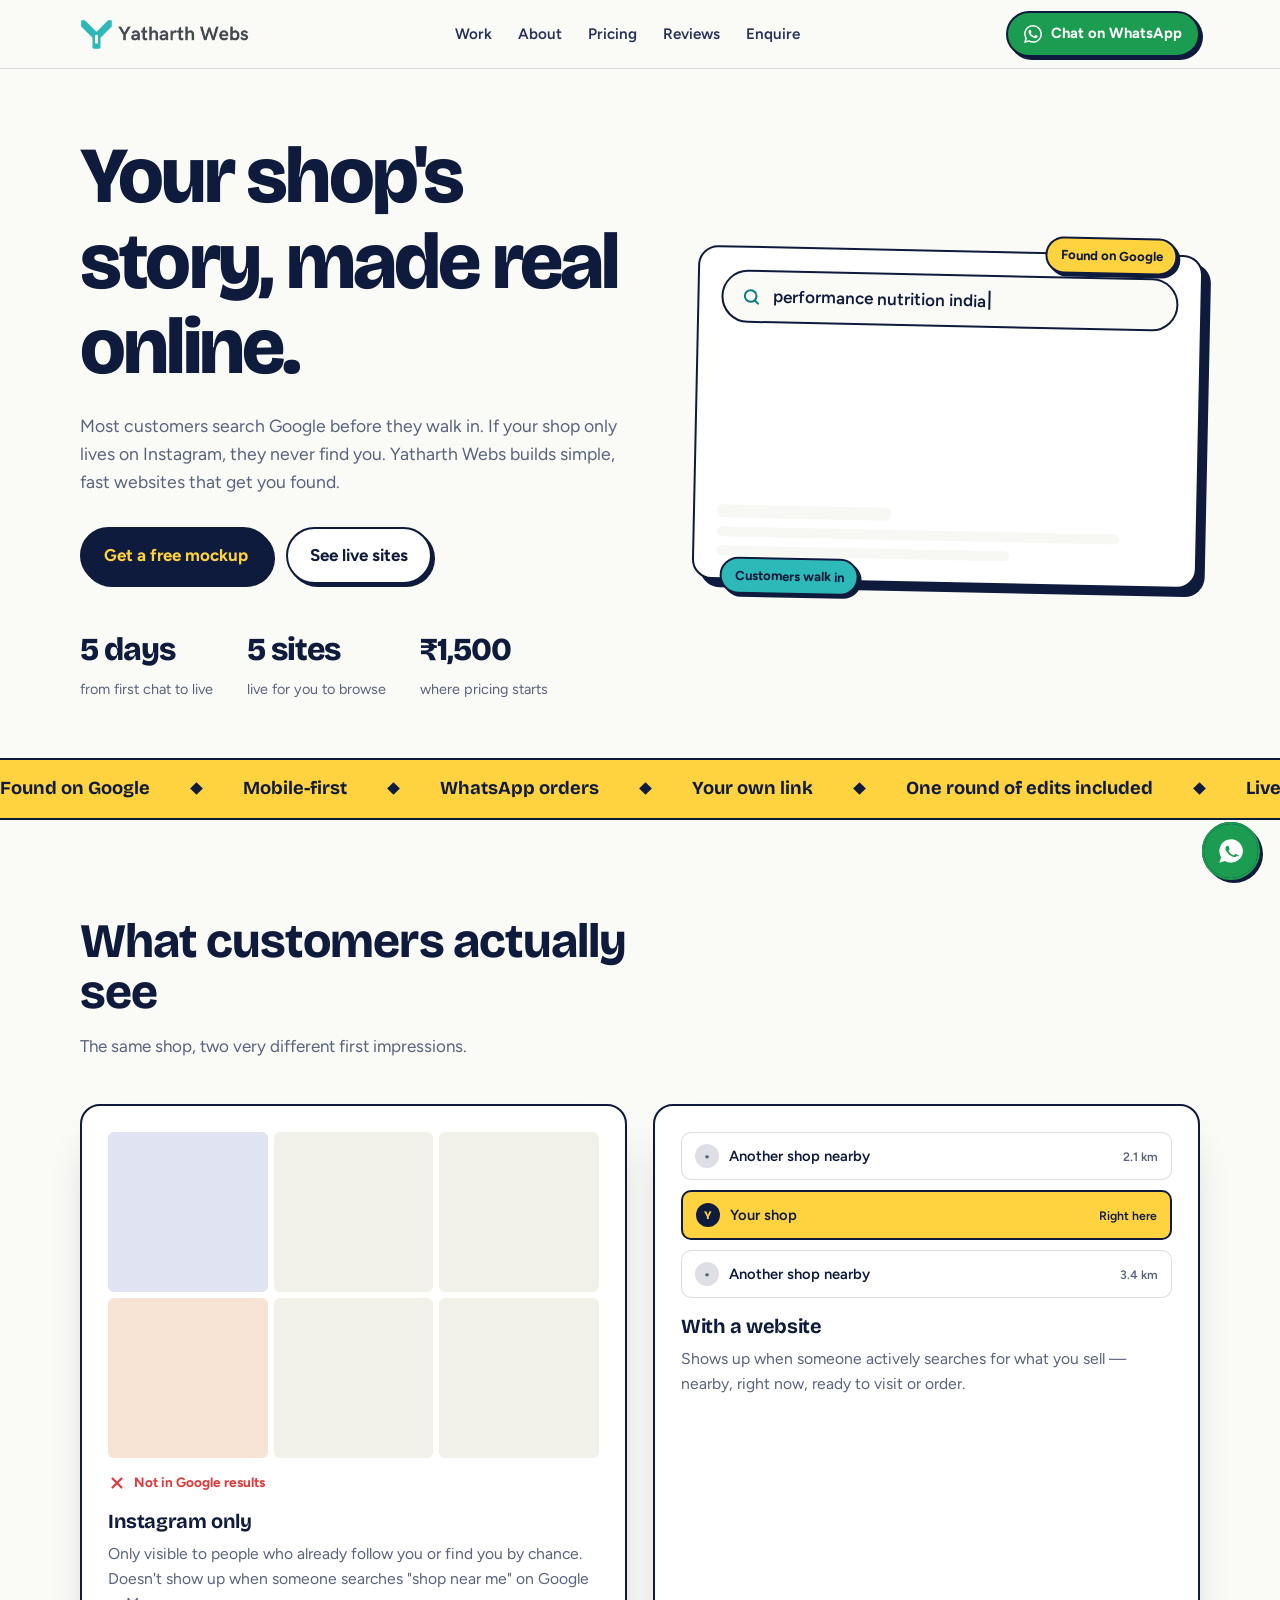
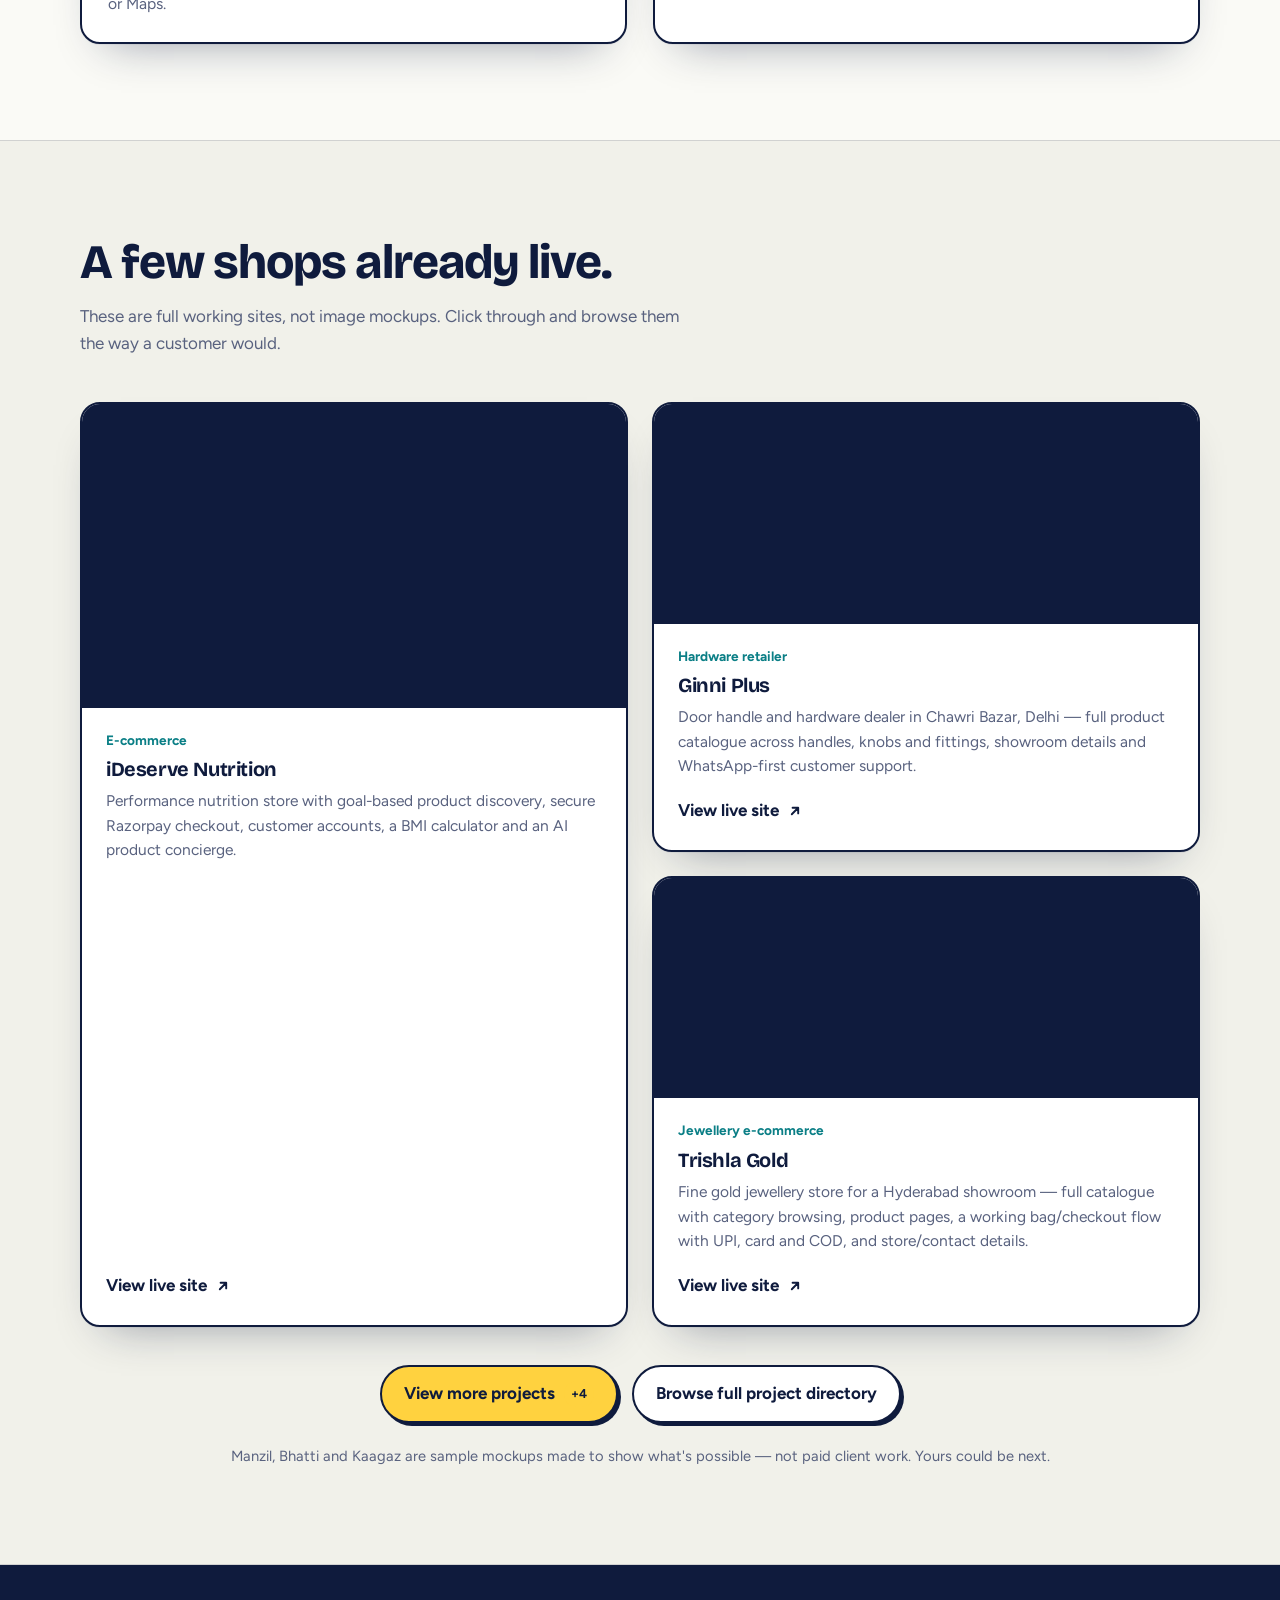
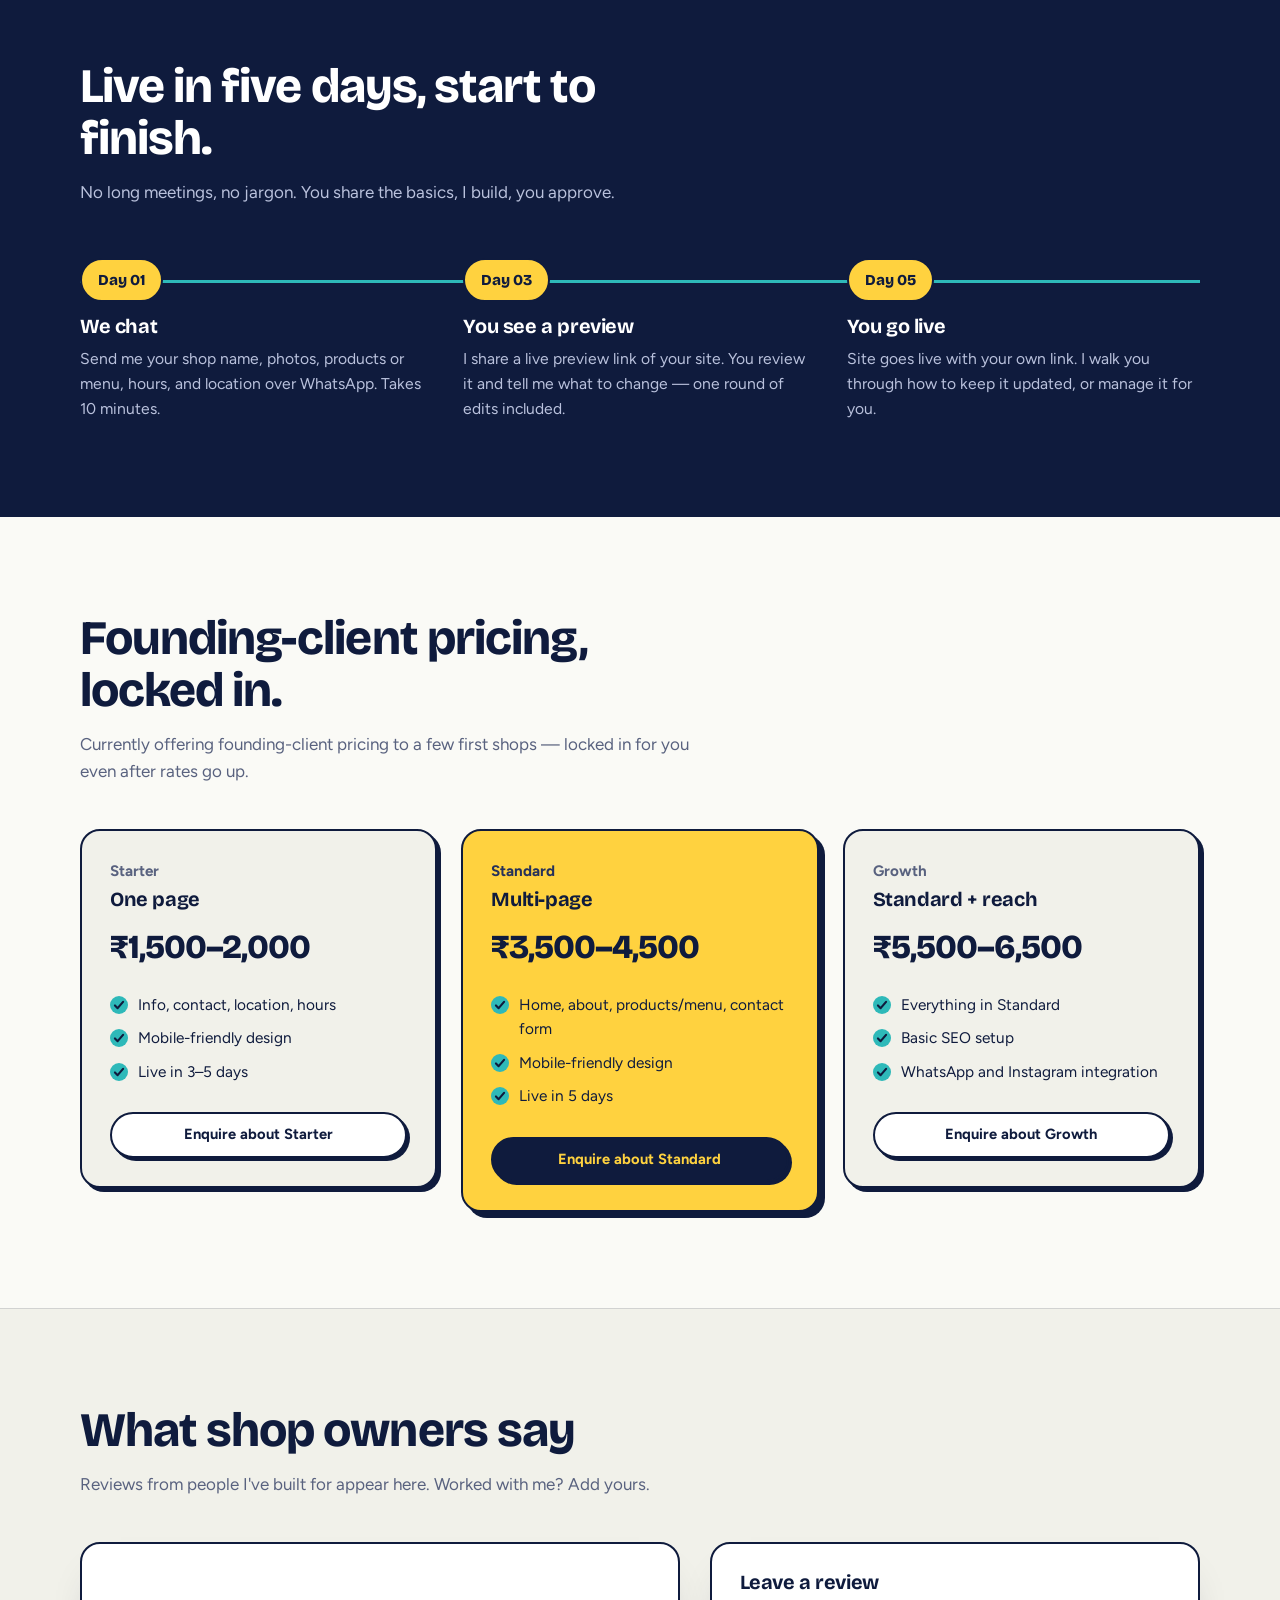
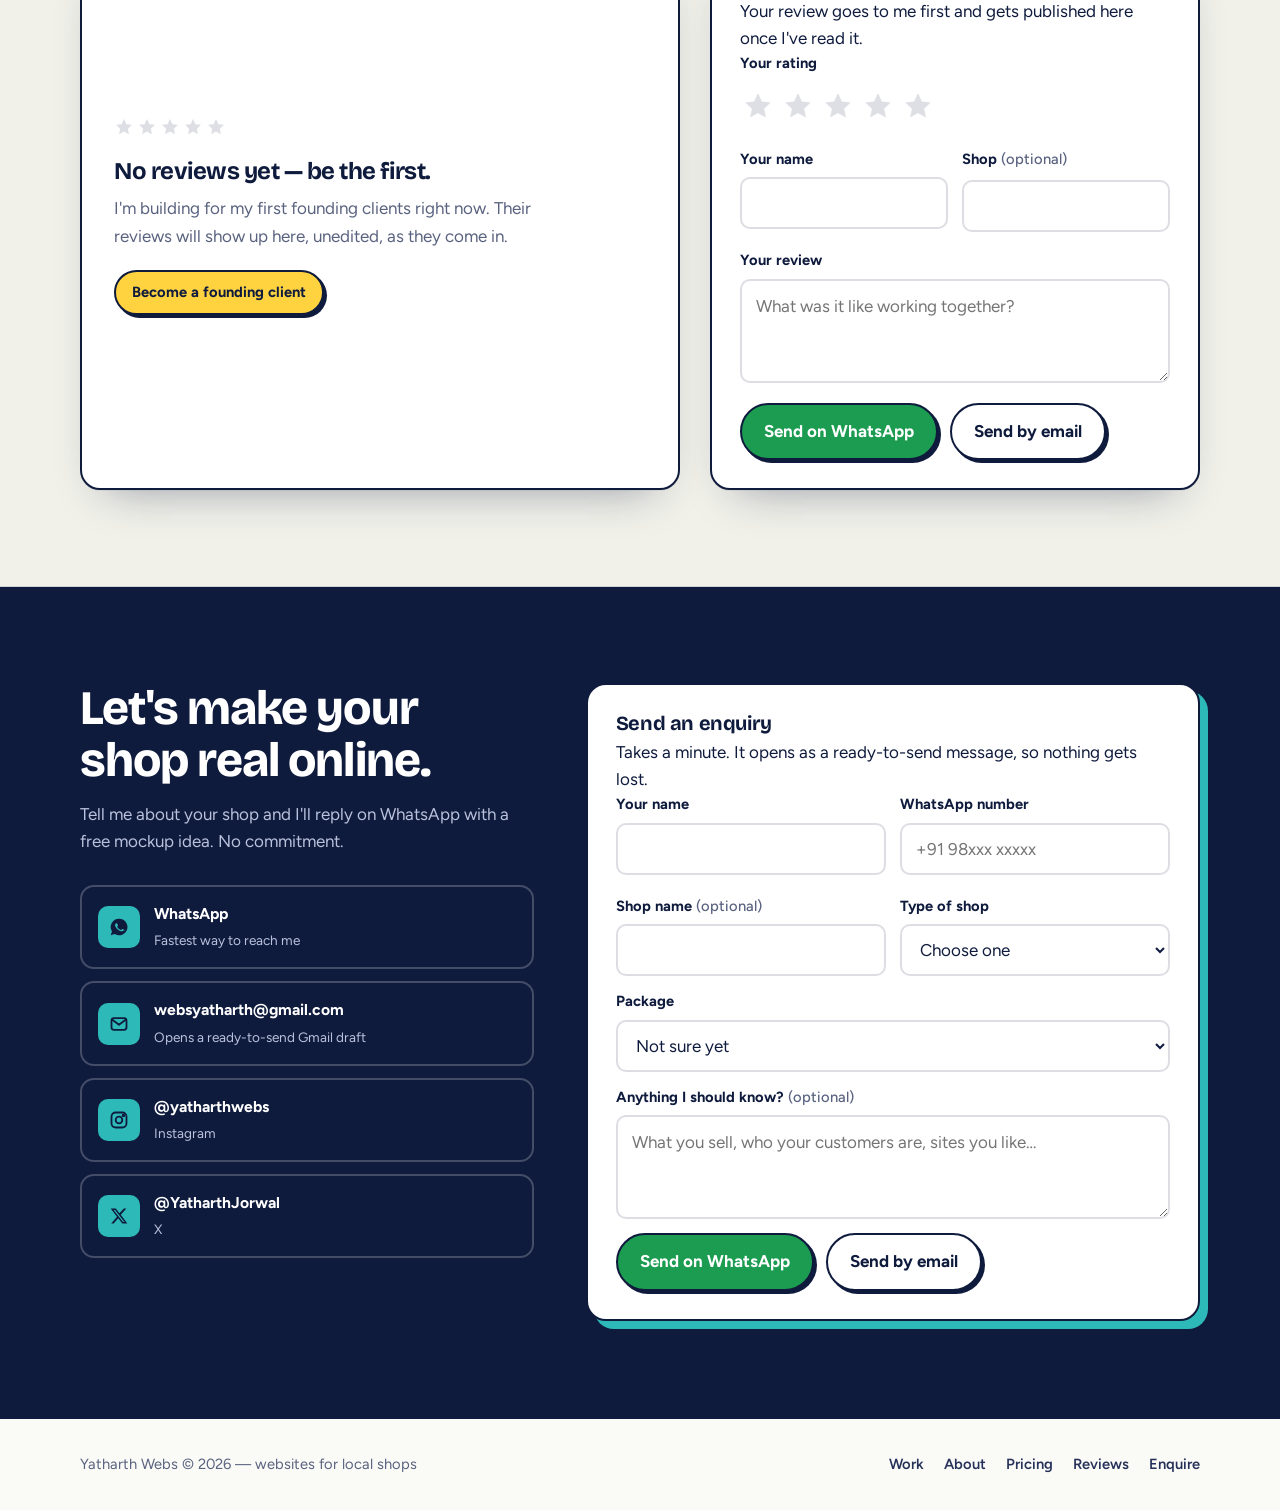
==== index.html @ 76f929d8 "Add files via upload" ====
<!doctype html>
<html lang="en">
<head>
<meta charset="utf-8">
<meta name="viewport" content="width=device-width, initial-scale=1">
<title>Yatharth Webs — Websites for local shops</title>
<meta name="description" content="Simple, fast websites that get local shops found on Google. Live in five days, priced from ₹1,500.">
<meta property="og:title" content="Yatharth Webs — Websites for local shops">
<meta property="og:description" content="Simple, fast websites that get local shops found on Google. Live in five days.">
<meta property="og:type" content="website">
<link rel="canonical" href="https://yatharthwebs.site/">
<meta name="theme-color" content="#0f1b3d">
<link rel="icon" type="image/png" href="[data-uri]">
<link rel="preconnect" href="https://fonts.googleapis.com">
<link rel="preconnect" href="https://fonts.gstatic.com" crossorigin>
<link href="https://fonts.googleapis.com/css2?family=Bricolage+Grotesque:opsz,wght@12..96,500..800&family=Figtree:wght@400;500;600;700&display=swap" rel="stylesheet">
<link rel="stylesheet" href="assets/styles.css">
<meta name="google-site-verification" content="PASTE_GSC_TOKEN_HERE">  <!-- Search Console: replace token, or delete this line if you verify via DNS -->
<script type="application/ld+json">{"@context": "https://schema.org", "@type": "ProfessionalService", "@id": "https://yatharthwebs.site/#business", "name": "Yatharth Webs", "alternateName": ["YatharthWebs", "Yatharth Webs Delhi"], "url": "https://yatharthwebs.site/", "description": "Freelance web design and development for local shops in Delhi NCR. Simple, fast websites live in five days, priced from ₹1,500.", "founder": {"@type": "Person", "name": "Yatharth Jorwal", "url": "https://yatharthwebs.site/about.html"}, "areaServed": {"@type": "AdministrativeArea", "name": "Delhi NCR, India"}, "priceRange": "₹1,500–₹6,500", "sameAs": ["https://instagram.com/yatharthwebs", "https://x.com/YatharthJorwal", "https://github.com/YatharthJorwal"]}</script>
<script src="assets/pixel.js"></script>
<noscript><img height="1" width="1" style="display:none" src="https://www.facebook.com/tr?id=1102043718863613&ev=PageView&noscript=1" alt=""></noscript>
</head>
<body>
<div class="progress" aria-hidden="true"><i id="bar"></i></div>

<header class="nav">
  <div class="wrap">
    <a class="brand" href="#top" aria-label="Yatharth Webs home"><img src="[data-uri]" alt="Yatharth Webs" width="169" height="31"></a>
    <nav class="links" aria-label="Sections">
      <a href="projects.html">Work</a><a href="about.html">About</a><a href="#pricing">Pricing</a><a href="#reviews">Reviews</a><a href="#enquire">Enquire</a>
    </nav>
    <a class="btn wa sm" href="https://wa.me/918130926649" target="_blank" rel="noopener">
      <svg viewBox="0 0 24 24" fill="currentColor" aria-hidden="true"><path d="M20.5 3.5A11.8 11.8 0 0012.05 0C5.5 0 .2 5.3.2 11.85c0 2.1.55 4.1 1.6 5.9L0 24l6.4-1.68a11.8 11.8 0 005.65 1.44h.01c6.55 0 11.85-5.3 11.85-11.85 0-3.17-1.23-6.14-3.4-8.4zM12.06 21.8h-.01a9.9 9.9 0 01-5.04-1.38l-.36-.21-3.8 1 1.02-3.7-.24-.38a9.87 9.87 0 01-1.51-5.27c0-5.45 4.44-9.88 9.9-9.88 2.64 0 5.12 1.03 6.98 2.9a9.8 9.8 0 012.89 6.99c0 5.45-4.44 9.93-9.83 9.93zm5.42-7.4c-.3-.15-1.76-.87-2.03-.97-.27-.1-.47-.15-.67.15-.2.3-.77.97-.94 1.17-.17.2-.35.22-.65.07-.3-.15-1.26-.46-2.4-1.48-.89-.79-1.49-1.77-1.66-2.07-.17-.3-.02-.46.13-.6.13-.13.3-.35.45-.52.15-.17.2-.3.3-.5.1-.2.05-.37-.02-.52-.08-.15-.67-1.62-.92-2.22-.24-.58-.49-.5-.67-.51h-.57c-.2 0-.52.08-.79.37-.27.3-1.04 1.02-1.04 2.48 0 1.46 1.07 2.88 1.22 3.08.15.2 2.1 3.2 5.08 4.49.71.3 1.26.49 1.7.63.71.23 1.36.2 1.87.12.57-.08 1.76-.72 2-1.41.25-.7.25-1.29.17-1.41-.07-.12-.27-.2-.57-.35z"/></svg>
      <span><span class="hide-sm">Chat on </span>WhatsApp</span>
    </a>
  </div>
</header>

<main id="top">
<!-- HERO -->
<section class="hero">
  <div class="wrap">
    <div>
      <h1>Your shop's story, made real online.</h1>
      <p class="lead">Most customers search Google before they walk in. If your shop only lives on Instagram, they never find you. Yatharth Webs builds simple, fast websites that get you found.</p>
      <div class="cta-row">
        <a class="btn ink" href="#enquire">Get a free mockup</a>
        <a class="btn" href="#work">See live sites</a>
      </div>
      <div class="stats">
        <div class="stat"><b><span data-count="5">5</span> days</b><span>from first chat to live</span></div>
        <div class="stat"><b><span data-count="5">5</span> sites</b><span>live for you to browse</span></div>
        <div class="stat"><b>₹<span data-count="1500">1,500</span></b><span>where pricing starts</span></div>
      </div>
    </div>

    <div class="serp" aria-hidden="true">
      <span class="tag t1">Found on Google</span>
      <div class="serp-bar">
        <svg viewBox="0 0 24 24" fill="none" stroke="currentColor" stroke-width="2.4" stroke-linecap="round"><circle cx="11" cy="11" r="7"/><path d="M20 20l-3.5-3.5"/></svg>
        <span><span id="typed"></span><i class="caret"></i></span>
      </div>
      <div class="res" id="res">
        <div class="res-u"><span class="fav" id="resFav"></span><span id="resU"></span></div>
        <div class="res-t" id="resT"></div>
        <div class="res-d" id="resD"></div>
        <div class="res-a"><span>Call</span><span>WhatsApp</span><span>Directions</span></div>
      </div>
      <div class="ghost"><i></i><i></i><i></i></div>
      <span class="tag t2">Customers walk in</span>
    </div>
  </div>
</section>

<div class="ticker" aria-hidden="true">
  <div class="ticker-track" id="ticker"></div>
</div>

<!-- DIFFERENCE -->
<section id="difference">
  <div class="wrap">
    <h2 class="reveal">What customers actually see</h2>
    <p class="lead reveal">The same shop, two very different first impressions.</p>
    <div class="diff-grid">
      <div class="panel bad reveal">
        <div class="igrid" aria-hidden="true"><i></i><i></i><i></i><i></i><i></i><i></i></div>
        <div class="miss"><svg width="18" height="18" viewBox="0 0 20 20" fill="none" stroke="currentColor" stroke-width="2.4" stroke-linecap="round"><path d="M5 5l10 10M15 5L5 15"/></svg>Not in Google results</div>
        <h3>Instagram only</h3>
        <p>Only visible to people who already follow you or find you by chance. Doesn't show up when someone searches "shop near me" on Google or Maps.</p>
      </div>
      <div class="panel win reveal">
        <div class="mini-res" aria-hidden="true">
          <div class="row"><span class="fav" style="background:var(--line);color:var(--muted)">•</span>Another shop nearby<small>2.1 km</small></div>
          <div class="row me"><span class="fav">Y</span>Your shop<small>Right here</small></div>
          <div class="row"><span class="fav" style="background:var(--line);color:var(--muted)">•</span>Another shop nearby<small>3.4 km</small></div>
        </div>
        <h3>With a website</h3>
        <p>Shows up when someone actively searches for what you sell — nearby, right now, ready to visit or order.</p>
      </div>
    </div>
  </div>
</section>

<!-- WORK -->
<section id="work">
  <div class="wrap">
    <h2 class="reveal">A few shops already live.</h2>
    <p class="lead reveal">These are full working sites, not image mockups. Click through and browse them the way a customer would.</p>
    <div class="work-grid" id="workGrid"></div>
    <div class="more-row">
      <button class="btn y" id="moreBtn" aria-haspopup="dialog">View more projects <b id="moreCount">+5</b></button>
      <a class="btn" href="projects.html">Browse full project directory</a>
    </div>
    <p class="note">Manzil, Bhatti and Kaagaz are sample mockups made to show what's possible — not paid client work. Yours could be next.</p>
  </div>
</section>

<!-- PROCESS -->
<section id="process">
  <div class="wrap">
    <h2 class="reveal">Live in five days, start to finish.</h2>
    <p class="lead reveal">No long meetings, no jargon. You share the basics, I build, you approve.</p>
    <div class="steps" id="steps">
      <div class="step"><span class="day">Day 01</span><h3>We chat</h3><p>Send me your shop name, photos, products or menu, hours, and location over WhatsApp. Takes 10 minutes.</p></div>
      <div class="step"><span class="day">Day 03</span><h3>You see a preview</h3><p>I share a live preview link of your site. You review it and tell me what to change — one round of edits included.</p></div>
      <div class="step"><span class="day">Day 05</span><h3>You go live</h3><p>Site goes live with your own link. I walk you through how to keep it updated, or manage it for you.</p></div>
    </div>
  </div>
</section>

<!-- PRICING -->
<section id="pricing">
  <div class="wrap">
    <h2 class="reveal">Founding-client pricing, locked in.</h2>
    <p class="lead reveal">Currently offering founding-client pricing to a few first shops — locked in for you even after rates go up.</p>
    <div class="tiers">
      <div class="tier reveal">
        <span class="name">Starter</span><h3>One page</h3><div class="price">₹1,500–2,000</div>
        <ul><li>Info, contact, location, hours</li><li>Mobile-friendly design</li><li>Live in 3–5 days</li></ul>
        <button class="btn sm" data-plan="Starter — One page">Enquire about Starter</button>
      </div>
      <div class="tier mid reveal">
        <span class="name">Standard</span><h3>Multi-page</h3><div class="price">₹3,500–4,500</div>
        <ul><li>Home, about, products/menu, contact form</li><li>Mobile-friendly design</li><li>Live in 5 days</li></ul>
        <button class="btn sm ink" data-plan="Standard — Multi-page">Enquire about Standard</button>
      </div>
      <div class="tier reveal">
        <span class="name">Growth</span><h3>Standard + reach</h3><div class="price">₹5,500–6,500</div>
        <ul><li>Everything in Standard</li><li>Basic SEO setup</li><li>WhatsApp and Instagram integration</li></ul>
        <button class="btn sm" data-plan="Growth — Standard + reach">Enquire about Growth</button>
      </div>
    </div>
  </div>
</section>

<!-- REVIEWS -->
<section id="reviews">
  <div class="wrap">
    <h2 class="reveal">What shop owners say</h2>
    <p class="lead reveal">Reviews from people I've built for appear here. Worked with me? Add yours.</p>
    <div class="rev-grid">
      <div class="rev-stage reveal" id="revStage" aria-live="polite"></div>
      <div class="form-card reveal">
        <form id="revForm" novalidate>
          <div class="hp" aria-hidden="true"><label>Website <input id="rHp" tabindex="-1" autocomplete="off"></label></div>
          <h3>Leave a review</h3>
          <p>Your review goes to me first and gets published here once I've read it.</p>
          <div class="field">
            <label id="rateLbl">Your rating</label>
            <div class="starpick" id="starpick" role="radiogroup" aria-labelledby="rateLbl"></div>
            <div class="err" id="rateErr"></div>
          </div>
          <div class="two">
            <div class="field"><label for="rName">Your name</label><input id="rName" autocomplete="name" required><div class="err"></div></div>
            <div class="field"><label for="rShop">Shop <span>(optional)</span></label><input id="rShop"></div>
          </div>
          <div class="field"><label for="rText">Your review</label><textarea id="rText" required placeholder="What was it like working together?"></textarea><div class="err"></div></div>
          <div class="actions">
            <button type="submit" class="btn wa" data-via="wa">Send on WhatsApp</button>
            <button type="submit" class="btn" data-via="mail">Send by email</button>
          </div>
        </form>
        <div class="done" id="revDone" role="status">
          <div class="tick"><svg viewBox="0 0 24 24" fill="none" stroke="currentColor" stroke-width="3" stroke-linecap="round" stroke-linejoin="round"><path d="M5 12.5l4.5 4.5L19 7"/></svg></div>
          <h3>Thanks for the review</h3>
          <p>It's on its way to me and I publish reviews after reading them. If WhatsApp or your mail app didn't open, use the button below.</p>
          <a class="btn wa" id="revFallback" href="#" target="_blank" rel="noopener">Open WhatsApp</a>
        </div>
      </div>
    </div>
  </div>
</section>

<!-- ENQUIRE -->
<section id="enquire">
  <div class="wrap enq">
    <div>
      <h2 class="reveal">Let's make your shop real online.</h2>
      <p class="lead reveal">Tell me about your shop and I'll reply on WhatsApp with a free mockup idea. No commitment.</p>
      <div class="ways reveal">
        <a class="way" href="https://wa.me/918130926649" target="_blank" rel="noopener"><i><svg viewBox="0 0 24 24" fill="currentColor"><path d="M12.05 2a10 10 0 00-8.5 15.25L2 22l4.9-1.5A10 10 0 1012.05 2zm5.4 13.9c-.2.6-1.2 1.1-1.7 1.2-.4.1-1 .1-1.6-.1-.4-.1-.9-.3-1.5-.6-2.6-1.1-4.3-3.8-4.4-4-.1-.2-1-1.3-1-2.5s.6-1.8.9-2c.2-.3.5-.3.7-.3h.5c.2 0 .4 0 .6.5l.8 2c.1.1.1.3 0 .5l-.3.5-.4.4c-.1.1-.3.3-.1.6.2.3.8 1.3 1.7 2.1 1.1 1 2.1 1.300 2.400 1.500.3.1.5.1.6-.1l.9-1c.2-.3.4-.2.6-.1l1.9.9c.3.1.5.2.5.3.1.1.1.6-.1 1.2z"/></svg></i><span><b>WhatsApp</b><small>Fastest way to reach me</small></span></a>
        <a class="way" href="mailto:websyatharth@gmail.com" data-mail><i><svg viewBox="0 0 24 24" fill="none" stroke="currentColor" stroke-width="2.2" stroke-linecap="round" stroke-linejoin="round"><rect x="3" y="5" width="18" height="14" rx="3"/><path d="M4 7l8 6 8-6"/></svg></i><span><b>websyatharth@gmail.com</b><small>Opens a ready-to-send Gmail draft</small></span></a>
        <a class="way" href="https://instagram.com/yatharthwebs" target="_blank" rel="noopener"><i><svg viewBox="0 0 24 24" fill="none" stroke="currentColor" stroke-width="2.2"><rect x="3" y="3" width="18" height="18" rx="5"/><circle cx="12" cy="12" r="4"/><circle cx="17.3" cy="6.7" r="1" fill="currentColor"/></svg></i><span><b>@yatharthwebs</b><small>Instagram</small></span></a>
        <a class="way" href="https://x.com/YatharthJorwal" target="_blank" rel="noopener"><i><svg viewBox="0 0 24 24" fill="currentColor"><path d="M17.8 3h3l-6.6 7.5L22 21h-6.1l-4.8-6.2L5.6 21h-3l7-8L2 3h6.2l4.3 5.7L17.800 3zm-1 16.200h1.700L7.300 4.700H5.500l11.300 14.500z"/></svg></i><span><b>@YatharthJorwal</b><small>X</small></span></a>
      </div>
    </div>

    <div class="form-card reveal">
      <form id="enqForm" novalidate>
        <div class="hp" aria-hidden="true"><label>Website <input id="eHp" tabindex="-1" autocomplete="off"></label></div>
        <h3>Send an enquiry</h3>
        <p>Takes a minute. It opens as a ready-to-send message, so nothing gets lost.</p>
        <div class="two">
          <div class="field"><label for="eName">Your name</label><input id="eName" autocomplete="name" required><div class="err"></div></div>
          <div class="field"><label for="ePhone">WhatsApp number</label><input id="ePhone" type="tel" inputmode="tel" autocomplete="tel" placeholder="+91 98xxx xxxxx" required><div class="err"></div></div>
        </div>
        <div class="two">
          <div class="field"><label for="eShop">Shop name <span>(optional)</span></label><input id="eShop"></div>
          <div class="field"><label for="eType">Type of shop</label>
            <select id="eType">
              <option value="">Choose one</option><option>Restaurant or cafe</option><option>Retail or gifts</option><option>Travel or services</option><option>Salon or wellness</option><option>Online store</option><option>Something else</option>
            </select>
          </div>
        </div>
        <div class="field pop" id="eTypeOtherWrap" hidden><label for="eTypeOther">What kind of shop is it?</label><input id="eTypeOther" maxlength="60" autocomplete="off" placeholder="e.g. florist, gym, bakery"></div>
        <div class="field"><label for="ePlan">Package</label>
          <select id="ePlan"><option value="">Not sure yet</option><option>Starter — One page</option><option>Standard — Multi-page</option><option>Growth — Standard + reach</option></select>
        </div>
        <div class="field"><label for="eMsg">Anything I should know? <span>(optional)</span></label><textarea id="eMsg" placeholder="What you sell, who your customers are, sites you like…"></textarea></div>
        <div class="actions">
          <button type="submit" class="btn wa" data-via="wa">Send on WhatsApp</button>
          <button type="submit" class="btn" data-via="mail">Send by email</button>
        </div>
      </form>
      <div class="done" id="enqDone" role="status">
        <div class="tick"><svg viewBox="0 0 24 24" fill="none" stroke="currentColor" stroke-width="3" stroke-linecap="round" stroke-linejoin="round"><path d="M5 12.5l4.5 4.5L19 7"/></svg></div>
        <h3>Your enquiry is on its way</h3>
        <p>If WhatsApp or your mail app didn't open, use the button below.</p>
        <a class="btn wa" id="enqFallback" href="#" target="_blank" rel="noopener">Open WhatsApp</a>
      </div>
    </div>
  </div>
</section>
</main>

<footer>
  <div class="wrap">
    <span>Yatharth Webs © 2026 — websites for local shops</span>
    <nav aria-label="Footer"><a href="projects.html">Work</a><a href="about.html">About</a><a href="#pricing">Pricing</a><a href="#reviews">Reviews</a><a href="#enquire">Enquire</a></nav>
  </div>
</footer>

<a class="fab" id="fab" href="https://wa.me/918130926649" target="_blank" rel="noopener" aria-label="Chat on WhatsApp">
  <svg viewBox="0 0 24 24" fill="currentColor" aria-hidden="true"><path d="M12.05 2a10 10 0 00-8.5 15.25L2 22l4.9-1.5A10 10 0 1012.05 2zm5.4 13.9c-.2.6-1.2 1.1-1.7 1.2-.4.1-1 .1-1.6-.1-.4-.1-.9-.3-1.5-.6-2.6-1.1-4.3-3.8-4.4-4-.1-.2-1-1.3-1-2.5s.6-1.8.9-2c.2-.3.5-.3.7-.3h.5c.2 0 .4 0 .6.5l.8 2c.1.1.1.3 0 .5l-.3.5-.4.4c-.1.1-.3.3-.1.6.2.3.8 1.3 1.7 2.1 1.1 1 2.1 1.3 2.4 1.5.3.1.5.1.6-.1l.9-1c.2-.3.4-.2.6-.1l1.9.9c.3.1.5.2.5.3.1.1.1.6-.1 1.2z"/></svg>
</a>

<!-- PROJECTS MODAL -->
<div class="modal" id="modal" hidden role="dialog" aria-modal="true" aria-labelledby="mTitle">
  <div class="scrim" data-close></div>
  <div class="sheet">
    <div class="sheet-head">
      <div><h2 id="mTitle">All projects</h2><p class="lead" style="margin-top:6px">Every site below is live. Open any of them in a new tab.</p></div>
      <button class="x" data-close aria-label="Close projects">×</button>
    </div>
    <div class="chips" id="chips" role="group" aria-label="Filter projects">
      <button class="chip" data-f="all" aria-pressed="true">All</button>
      <button class="chip" data-f="shop" aria-pressed="false">Live client sites</button>
      <button class="chip" data-f="mockup" aria-pressed="false">Mockup templates</button>
      <button class="chip" data-f="own" aria-pressed="false">My own build</button>
    </div>
    <div class="plist" id="plist"></div>
    <h3 class="sub">More places to find me</h3>
    <div class="linkrow">
      <a class="btn sm wa" href="https://wa.me/918130926649" target="_blank" rel="noopener">WhatsApp</a>
      <a class="btn sm" href="https://instagram.com/yatharthwebs" target="_blank" rel="noopener">Instagram</a>
      <a class="btn sm" href="https://x.com/YatharthJorwal" target="_blank" rel="noopener">X</a>
      <a class="btn sm" href="mailto:websyatharth@gmail.com" data-mail>Email</a>
    </div>
  </div>
</div>

<script src="assets/projects.js"></script>
<script>
/* ============ EDIT ME ============ */
const WA = '918130926649';
const EMAIL = 'websyatharth@gmail.com';

/* Paste your Google Apps Script web-app URL here (see apps-script/Code.gs). Leave empty to skip saving to Google Sheets. */
const SHEET_URL = 'https://script.google.com/macros/s/AKfycbzp0G-FUgXSOB89fVwCPKYLQRPXgCOvjErpVv3v0M7SW5Cguue-fHTfkFuS20SxYU4q/exec';

/* Project data now lives in assets/projects.js — edit it there and every page (home, projects.html) updates. */
/* Approved reviews go here. Leave empty until you have real ones — the section shows an invitation instead.
   Example:
   { name:'Rohit S.', shop:'Sharma Sweets', rating:5, text:'Site was live in four days and customers started messaging on WhatsApp right away.' } */
const REVIEWS = [];
/* ================================= */

const $ = (s, r=document) => r.querySelector(s);
const $$ = (s, r=document) => [...r.querySelectorAll(s)];
const reduce = matchMedia('(prefers-reduced-motion: reduce)').matches;
const esc = s => String(s).replace(/[&<>"']/g, c => ({'&':'&amp;','<':'&lt;','>':'&gt;','"':'&quot;',"'":'&#39;'}[c]));
const arrow = '<svg viewBox="0 0 20 20" fill="none" stroke="currentColor" stroke-width="2.4" stroke-linecap="round" stroke-linejoin="round" aria-hidden="true"><path d="M6 14L14 6M7 6h7v7"/></svg>';
const starSvg = '<svg viewBox="0 0 24 24" fill="currentColor" aria-hidden="true"><path d="M12 2.5l2.9 6.1 6.6.8-4.9 4.6 1.3 6.6L12 17.300 6.100 20.600l1.300-6.600L2.500 9.400l6.600-.8z"/></svg>';

/* progress bar */
const bar = $('#bar');
const onScroll = () => {
  const h = document.documentElement;
  bar.style.width = (h.scrollTop / (h.scrollHeight - h.clientHeight || 1) * 100) + '%';
};
addEventListener('scroll', onScroll, {passive:true}); onScroll();

/* ticker */
const tickItems = ['Found on Google','Mobile-first','WhatsApp orders','Your own link','One round of edits included','Live in five days'];
const tk = $('#ticker');
tk.innerHTML = [0,1].map(() => tickItems.map(t => `<span>${t}</span>`).join('')).join('');

/* hero search demo */
const DEMOS = [
  { q:'performance nutrition india', p:PROJECTS[0] },
  { q:'door handles chawri bazar delhi', p:PROJECTS[5] },
  { q:'gold jewellery hyderabad', p:PROJECTS[6] }
];
const sleep = ms => new Promise(r => setTimeout(r, ms));
function showResult(p){
  $('#resFav').textContent = p.glyph;
  $('#resU').textContent = p.host;
  $('#resT').textContent = p.name;
  $('#resD').textContent = p.desc.split(/[.—]/)[0].trim().slice(0, 96) + (p.desc.length > 96 ? '…' : '');
  $('#res').classList.add('show');
}
async function runDemo(){
  const typed = $('#typed'), res = $('#res');
  if (reduce){ typed.textContent = DEMOS[0].q; showResult(DEMOS[0].p); return; }
  let i = 0;
  while (true){
    const d = DEMOS[i % DEMOS.length];
    res.classList.remove('show'); typed.textContent = '';
    await sleep(500);
    for (const ch of d.q){ typed.textContent += ch; await sleep(55 + Math.random()*45); }
    await sleep(350); showResult(d.p);
    await sleep(3400);
    while (typed.textContent.length){ typed.textContent = typed.textContent.slice(0,-1); await sleep(18); }
    i++;
  }
}
runDemo();

/* count-up */
function countUp(el){
  const target = +el.dataset.count; if (reduce) return;
  const t0 = performance.now(), dur = 1200;
  const step = now => {
    const k = Math.min((now - t0) / dur, 1), v = Math.round(target * (1 - Math.pow(1 - k, 3)));
    el.textContent = v >= 1000 ? v.toLocaleString('en-IN') : v;
    if (k < 1) requestAnimationFrame(step);
  };
  requestAnimationFrame(step);
}
$$('[data-count]').forEach(countUp);

/* project cards */
function thumbHtml(p){
  return `<div class="thumb" aria-hidden="true" style="--a:${p.a};--b:${p.b};--c:${p.c}">
    <div class="bar"><i></i><i></i><i></i><span>${esc(p.host)}</span></div>
    <div class="scr"><div class="glyph">${esc(p.glyph)}</div><div class="ln l1"></div><div class="ln l2"></div><div class="pilly">Visit site</div></div>
  </div>`;
}
const featured = PROJECTS.filter(p => p.featured);
$('#workGrid').innerHTML = featured.map((p,i) => `
  <a class="project reveal ${i===0?'big':''}" href="${esc(p.url)}" target="_blank" rel="noopener">
    ${thumbHtml(p)}
    <div class="body"><span class="kind">${esc(p.kind)}</span><h3>${esc(p.name)}</h3><p>${esc(p.desc)}</p><span class="visit">View live site ${arrow}</span></div>
  </a>`).join('');
$('#moreCount').textContent = '+' + (PROJECTS.length - featured.length);

/* tilt on thumbs */
if (!reduce && matchMedia('(pointer:fine)').matches){
  $$('.project').forEach(card => {
    const t = $('.thumb', card);
    card.addEventListener('pointermove', e => {
      const r = card.getBoundingClientRect();
      const x = (e.clientX - r.left) / r.width - .5, y = (e.clientY - r.top) / r.height - .5;
      t.style.transform = `perspective(700px) rotateY(${x*6}deg) rotateX(${-y*6}deg)`;
    });
    card.addEventListener('pointerleave', () => t.style.transform = '');
  });
}

/* modal */
const modal = $('#modal'); let lastFocus = null;
function pitemHtml(p){
  return `<a class="pitem" href="${esc(p.url)}" target="_blank" rel="noopener">
      <span class="pmark" style="--a:${p.a};--b:${p.b};--c:${p.c}">${esc(p.glyph)}</span>
      <span><b>${esc(p.name)}</b><small>${esc(p.kind)} · ${esc(p.host)}</small></span>
      <span class="go">Visit ${arrow.replace('<svg','<svg style="display:inline;width:14px;height:14px;vertical-align:-2px"')}</span>
    </a>`;
}
function renderList(f){
  const cats = f === 'all' ? ['shop','mockup','own'] : [f];
  $('#plist').innerHTML = cats.map(cat => {
    const rows = PROJECTS.filter(p => p.cat === cat);
    if (!rows.length) return '';
    return `<div class="pcol">
      <h4 class="pcol-h">${CAT_LABELS[cat]} <span class="pcol-n">${rows.length}</span></h4>
      <div class="pcol-list">${rows.map(pitemHtml).join('')}</div>
    </div>`;
  }).join('');
}
function openModal(){
  lastFocus = document.activeElement; renderList('all');
  $$('.chip').forEach(c => c.setAttribute('aria-pressed', c.dataset.f === 'all'));
  modal.hidden = false; document.body.style.overflow = 'hidden';
  $('.x', modal).focus();
}
function closeModal(){ modal.hidden = true; document.body.style.overflow = ''; lastFocus && lastFocus.focus(); }
$('#moreBtn').addEventListener('click', openModal);
modal.addEventListener('click', e => { if (e.target.closest('[data-close]')) closeModal(); });
addEventListener('keydown', e => {
  if (modal.hidden) return;
  if (e.key === 'Escape') closeModal();
  if (e.key === 'Tab'){
    const f = $$('a[href],button', modal).filter(x => x.offsetParent !== null);
    const first = f[0], last = f[f.length-1];
    if (e.shiftKey && document.activeElement === first){ e.preventDefault(); last.focus(); }
    else if (!e.shiftKey && document.activeElement === last){ e.preventDefault(); first.focus(); }
  }
});
$('#chips').addEventListener('click', e => {
  const b = e.target.closest('.chip'); if (!b) return;
  $$('.chip').forEach(c => c.setAttribute('aria-pressed', c === b));
  renderList(b.dataset.f);
});

/* reveal + steps + fab */
const io = 'IntersectionObserver' in window ? new IntersectionObserver(es => es.forEach(en => {
  if (!en.isIntersecting) return;
  en.target.classList.add('in'); io.unobserve(en.target);
}), {threshold:.12}) : null;
$$('.reveal').forEach(el => io ? io.observe(el) : el.classList.add('in'));
if (io){
  const so = new IntersectionObserver(es => es.forEach(en => { if (en.isIntersecting){ en.target.classList.add('go'); so.disconnect(); } }), {threshold:.35});
  so.observe($('#steps'));
  const fo = new IntersectionObserver(es => es.forEach(en => $('#fab').classList.toggle('hide', en.isIntersecting)), {threshold:.25});
  fo.observe($('#enquire'));
} else { $('#steps').classList.add('go'); }

/* messaging helpers */
const isMobile = /Android|iPhone|iPad|iPod/i.test(navigator.userAgent);
const waUrl = text => `https://wa.me/${WA}?text=${encodeURIComponent(text)}`;
/* Desktop opens a Gmail compose window; phones hand the draft to the mail app (Gmail on most Android phones). */
function mailUrl(subject, body){
  const e = encodeURIComponent;
  return isMobile
    ? `mailto:${EMAIL}?subject=${e(subject)}&body=${e(body)}`
    : `https://mail.google.com/mail/?view=cm&fs=1&to=${e(EMAIL)}&su=${e(subject)}&body=${e(body)}`;
}
function openMail(subject, body){
  const u = mailUrl(subject, body);
  if (isMobile) location.href = u; else window.open(u, '_blank', 'noopener');
  return u;
}
/* Save a copy to Google Sheets (fire-and-forget; WhatsApp/email still go out if this fails) */
function saveToSheet(payload){
  if (!SHEET_URL) return;
  try {
    fetch(SHEET_URL, {method:'POST', mode:'no-cors', keepalive:true,
      headers:{'Content-Type':'text/plain;charset=utf-8'},
      body:JSON.stringify({...payload, page:location.href})}).catch(() => {});
  } catch(_){}
}
const DEFAULT_ENQUIRY = "I came across Yatharth Webs and I'd like a website for my shop. Could you share a free mockup and the next steps?";
function enquiryText(v){
  const rows = [`Name: ${v.name}`, `WhatsApp: ${v.phone}`, v.shop && `Shop: ${v.shop}`, v.type && `Type of shop: ${v.type}`, v.plan && `Package: ${v.plan}`].filter(Boolean);
  return ['Hi Yatharth,', '', DEFAULT_ENQUIRY, '', ...rows, ...(v.message ? ['', v.message] : []), '', 'Thanks,', v.name].join('\n');
}
/* the plain "Email" links (no form filled in) open a draft with a default message too */
const QUICK_MAIL = ['Hi Yatharth,', '', DEFAULT_ENQUIRY, '', 'Shop name:', 'What you sell:', 'WhatsApp number:', '', 'Thanks,'].join('\n');
document.addEventListener('click', e => {
  const a = e.target.closest('[data-mail]'); if (!a) return;
  e.preventDefault(); openMail('Website enquiry', QUICK_MAIL);
});
$('#eType').addEventListener('change', e => {
  const other = e.target.value === 'Something else';
  $('#eTypeOtherWrap').hidden = !other;
  if (other) $('#eTypeOther').focus(); else $('#eTypeOther').value = '';
});
function setErr(input, msg){
  const f = input.closest('.field'); f.classList.toggle('bad', !!msg);
  const e = $('.err', f); if (e) e.textContent = msg || '';
  input.setAttribute('aria-invalid', !!msg);
}
let via = 'wa';
$$('form button[type=submit]').forEach(b => b.addEventListener('click', () => via = b.dataset.via));
function finish(form, done, fb, link, isMail){
  fb.href = link; fb.textContent = isMail ? 'Open the email draft' : 'Open WhatsApp';
  fb.classList.toggle('wa', !isMail);
  form.hidden = true; done.classList.add('show');
}

/* enquiry form */
$('#enqForm').addEventListener('submit', e => {
  e.preventDefault();
  const n = $('#eName'), p = $('#ePhone');
  const badName = n.value.trim().length < 2;
  const digits = p.value.replace(/\D/g, '');
  const badPhone = digits.length < 8 || digits.length > 15;
  setErr(n, badName ? 'Enter your name.' : '');
  setErr(p, badPhone ? 'Enter a number I can reach on WhatsApp.' : '');
  if (badName || badPhone){ (badName ? n : p).focus(); return; }
  const typeOther = $('#eTypeOther').value.trim();
  const type = $('#eType').value === 'Something else' ? (typeOther || 'Something else') : $('#eType').value;
  const v = {name:n.value.trim(), phone:p.value.trim(), shop:$('#eShop').value.trim(), type, plan:$('#ePlan').value, message:$('#eMsg').value.trim()};
  const text = enquiryText(v), isMail = via === 'mail';
  saveToSheet({kind:'enquiry', ...v, via:isMail ? 'Email' : 'WhatsApp', website:$('#eHp').value});
  let link;
  if (isMail) link = openMail('Website enquiry' + (v.shop ? ` — ${v.shop}` : ''), text);
  else { link = waUrl(text); window.open(link, '_blank', 'noopener'); }
  if (typeof fbq === 'function') fbq('track', 'Lead');
  finish(e.target, $('#enqDone'), $('#enqFallback'), link, isMail);
});
$$('[data-plan]').forEach(b => b.addEventListener('click', () => {
  $('#ePlan').value = b.dataset.plan;
  $('#enquire').scrollIntoView({behavior: reduce ? 'auto' : 'smooth'});
  setTimeout(() => $('#eName').focus({preventScroll:true}), reduce ? 0 : 500);
}));

/* reviews: stage */
const stage = $('#revStage'); let ri = 0, timer;
const starRow = n => `<span class="stars" role="img" aria-label="${n} out of 5 stars">${[1,2,3,4,5].map(i => `<span class="${i<=n?'':'off'}" style="display:inline-flex">${starSvg}</span>`).join('')}</span>`;
function renderReview(){
  if (!REVIEWS.length){
    stage.innerHTML = `<div class="rev-empty"><span class="stars" aria-hidden="true">${[1,2,3,4,5].map(()=>`<span class="off" style="display:inline-flex">${starSvg}</span>`).join('')}</span>
      <h3 style="margin-top:14px">No reviews yet — be the first.</h3>
      <p>I'm building for my first founding clients right now. Their reviews will show up here, unedited, as they come in.</p>
      <div style="margin-top:20px"><a class="btn y sm" href="#enquire">Become a founding client</a></div></div>`;
    return;
  }
  const r = REVIEWS[ri % REVIEWS.length];
  const avg = (REVIEWS.reduce((s,x)=>s+x.rating,0)/REVIEWS.length).toFixed(1);
  stage.innerHTML = `<div class="qmark" aria-hidden="true">“</div>${starRow(r.rating)}
    <p class="rev-text">${esc(r.text)}</p>
    <div class="rev-who">${esc(r.name)}${r.shop?`<small>${esc(r.shop)}</small>`:''}</div>
    <div class="rev-nav">${REVIEWS.map((_,i)=>`<button class="dot" data-i="${i}" aria-label="Review ${i+1}" ${i===ri%REVIEWS.length?'aria-current="true"':''}></button>`).join('')}
    <span style="margin-left:auto;font-weight:700;font-size:.9rem;color:var(--muted)">${avg} average · ${REVIEWS.length} review${REVIEWS.length>1?'s':''}</span></div>`;
}
function startRotate(){
  clearInterval(timer);
  if (REVIEWS.length > 1 && !reduce) timer = setInterval(() => { ri++; renderReview(); }, 6500);
}
stage.addEventListener('click', e => { const d = e.target.closest('.dot'); if (d){ ri = +d.dataset.i; renderReview(); startRotate(); } });
stage.addEventListener('mouseenter', () => clearInterval(timer));
stage.addEventListener('mouseleave', startRotate);
renderReview(); startRotate();

/* reviews: star picker + form */
let rating = 0;
const sp = $('#starpick');
sp.innerHTML = [1,2,3,4,5].map(i => `<button type="button" role="radio" aria-checked="false" aria-label="${i} star${i>1?'s':''}" data-r="${i}">${starSvg}</button>`).join('');
function paint(n){ $$('button', sp).forEach((b,i) => { b.classList.toggle('on', i < n); b.setAttribute('aria-checked', i+1 === rating); }); }
sp.addEventListener('click', e => { const b = e.target.closest('button'); if (!b) return; rating = +b.dataset.r; paint(rating); $('#rateErr').textContent = ''; });
sp.addEventListener('mouseover', e => { const b = e.target.closest('button'); if (b) paint(+b.dataset.r); });
sp.addEventListener('mouseleave', () => paint(rating));
$('#revForm').addEventListener('submit', e => {
  e.preventDefault();
  const n = $('#rName'), t = $('#rText');
  const badRate = !rating, badName = n.value.trim().length < 2, badText = t.value.trim().length < 10;
  $('#rateErr').textContent = badRate ? 'Pick a star rating.' : '';
  setErr(n, badName ? 'Enter your name.' : '');
  setErr(t, badText ? 'Write at least a sentence.' : '');
  if (badRate || badName || badText) return;
  const v = {name:n.value.trim(), shop:$('#rShop').value.trim(), rating, text:t.value.trim()};
  const text = ['Hi Yatharth,', '', 'Here is my review of Yatharth Webs.', '', `Rating: ${v.rating}/5`, v.shop ? `Shop: ${v.shop}` : null, '', v.text, '', 'Thanks,', v.name].filter(x => x !== null).join('\n');
  const isMail = via === 'mail';
  saveToSheet({kind:'review', ...v, via:isMail ? 'Email' : 'WhatsApp', website:$('#rHp').value});
  let link;
  if (isMail) link = openMail(`Review from ${v.name}`, text);
  else { link = waUrl(text); window.open(link, '_blank', 'noopener'); }
  finish(e.target, $('#revDone'), $('#revFallback'), link, isMail);
});

/* approved reviews come from the Reviews sheet (Status = Approved) */
async function loadReviews(){
  if (!SHEET_URL) return;
  try {
    const r = await fetch(SHEET_URL + '?action=reviews');
    const j = await r.json();
    if (!Array.isArray(j.reviews) || !j.reviews.length) return;
    j.reviews.forEach(x => REVIEWS.push({
      name:String(x.name || 'Anonymous'), shop:String(x.shop || ''),
      rating:Math.min(5, Math.max(1, Number(x.rating) || 5)), text:String(x.text || '')
    }));
    ri = 0; renderReview(); startRotate();
  } catch(_){}
}
loadReviews();
</script>
</body>
</html>
---- assets/styles.css ----
:root{
  --ink:#0f1b3d; --ink-2:#26315a; --muted:#59627f; --muted-inverse:#b9c1dc; --white:#fff;
  --paper:#fafaf6; --paper-2:#f1f1ea; --card:#ffffff;
  --line:rgba(15,27,61,.14);
  --yellow:#ffd23f; --yellow-d:#e6b800; --teal:#2eb9b9; --teal-d:#0b7f86; --teal-l:#dcf4f4; --red:#e5383b; --green:#1c9c50; --green-d:#15803d;
  --display:'Bricolage Grotesque','Segoe UI',system-ui,sans-serif;
  --body:'Figtree','Segoe UI',system-ui,-apple-system,sans-serif;
  --shadow:0 1px 0 rgba(15,27,61,.05),0 22px 44px -26px rgba(15,27,61,.45);
  /* type scale */
  --fs-2xs:.78rem; --fs-xs:.85rem; --fs-sm:.92rem; --fs-md:1.15rem;
  --fs-lg:1.35rem; --fs-xl:1.8rem; --fs-2xl:2.1rem; --fs-3xl:3.4rem;
  /* radius scale */
  --r-lg:20px; --r-md:14px; --r-sm:10px; --r-xs:6px;
}
*{box-sizing:border-box;margin:0;padding:0}
html{scroll-behavior:smooth;scroll-padding-top:76px;overflow-x:hidden}
body{font-family:var(--body);background:var(--paper);color:var(--ink);line-height:1.6;font-size:17px;-webkit-font-smoothing:antialiased;overflow-x:hidden}
img,svg{max-width:100%;display:block}
a{color:inherit}
button,input,select,textarea{font:inherit;color:inherit}
:focus-visible{outline:3px solid var(--red);outline-offset:3px;border-radius:6px}
.wrap{width:min(1120px,100% - 40px);margin-inline:auto}
h1,h2,h3{font-family:var(--display);line-height:1.08;letter-spacing:-.02em}
h2{font-size:clamp(1.9rem,4vw,3rem);font-weight:750;max-width:18ch}
h3{font-size:1.25rem;font-weight:700}
.lead{color:var(--muted);max-width:56ch;margin-top:14px}
section{padding:96px 0}

/* progress */
.progress{position:fixed;inset:0 0 auto 0;height:4px;z-index:60;background:transparent}
.progress i{display:block;height:100%;width:0;background:var(--teal)}

/* nav */
.nav{position:sticky;top:0;z-index:50;background:rgba(250,250,246,.97);backdrop-filter:blur(12px);border-bottom:1px solid var(--line)}
.nav .wrap{display:flex;align-items:center;justify-content:space-between;height:68px;gap:16px}
.brand{display:flex;align-items:center;gap:10px;text-decoration:none;font-family:var(--display);font-weight:750;font-size:1.15rem;letter-spacing:-.02em}
.brand img{height:31px;width:auto;display:block}
.links{display:flex;gap:26px;font-weight:600;font-size:.95rem}
.links a{text-decoration:none;color:var(--ink-2);padding:6px 0;background:linear-gradient(var(--teal),var(--teal)) 0 100%/0 3px no-repeat;transition:background-size .25s}
.links a:hover{background-size:100% 3px}
.btn{display:inline-flex;align-items:center;justify-content:center;gap:9px;padding:13px 22px;border-radius:999px;border:2px solid var(--ink);font-weight:700;text-decoration:none;cursor:pointer;background:var(--card);transition:transform .15s,box-shadow .15s;box-shadow:3px 3px 0 var(--ink)}
.btn:hover{transform:translate(-1px,-1px);box-shadow:5px 5px 0 var(--ink)}
.btn:active{transform:translate(2px,2px);box-shadow:1px 1px 0 var(--ink)}
.btn.y{background:var(--yellow)}
.btn.ink{background:var(--ink);color:var(--yellow)}
.btn.wa{background:var(--green);color:#fff;border-color:var(--ink)}
.btn.sm{padding:9px 16px;font-size:.92rem}
.btn svg{width:18px;height:18px;flex:none}

/* hero */
.hero{padding:64px 0 56px;position:relative}
.hero .wrap{display:grid;grid-template-columns:1.05fr .95fr;gap:56px;align-items:center}
.hero h1{font-size:clamp(2.7rem,6.2vw,5.2rem);font-weight:800;letter-spacing:-.035em}
.hero p.lead{font-size:1.1rem;margin-top:22px}
.cta-row{display:flex;flex-wrap:wrap;gap:14px;margin-top:30px}
.stats{display:flex;gap:34px;margin-top:40px;flex-wrap:wrap}
.stat b{display:block;font-family:var(--display);font-size:2rem;font-weight:800;letter-spacing:-.03em}
.stat>span{font-size:.9rem;color:var(--muted)}
.stat b .num{font:inherit;color:inherit;letter-spacing:inherit}

/* search demo */
.serp{background:var(--card);border:2px solid var(--ink);border-radius:var(--r-lg);padding:22px;box-shadow:8px 8px 0 var(--ink);position:relative;transform:rotate(1.2deg)}
.serp-bar{display:flex;align-items:center;gap:12px;border:2px solid var(--ink);border-radius:999px;padding:11px 18px;font-weight:600;min-height:52px;background:var(--paper)}
.serp-bar svg{width:20px;height:20px;flex:none;color:var(--teal-d)}
.caret{display:inline-block;width:2px;height:1.1em;background:var(--ink);margin-left:2px;vertical-align:-3px;animation:blink 1s steps(1) infinite}
@keyframes blink{50%{opacity:0}}
.res{margin-top:18px;padding:16px;border-radius:var(--r-md);border:2px solid var(--yellow-d);background:#fffbe6;opacity:0;transform:translateY(10px) scale(.98);transition:opacity .4s,transform .4s;min-height:150px}
.res.show{opacity:1;transform:none}
.res-u{display:flex;align-items:center;gap:9px;font-size:.85rem;color:var(--muted);font-weight:600}
.fav{display:grid;place-items:center;width:24px;height:24px;border-radius:50%;background:var(--ink);color:var(--yellow);font-size:.72rem;font-weight:800;font-family:var(--display)}
.res-t{font-family:var(--display);font-weight:700;font-size:1.25rem;color:var(--teal-d);margin-top:6px}
.res-d{font-size:.95rem;color:var(--ink-2);margin-top:4px}
.res-a{display:flex;gap:8px;margin-top:12px;flex-wrap:wrap}
.res-a span{font-size:.8rem;font-weight:700;padding:5px 12px;border:1.5px solid var(--ink);border-radius:999px;background:#fff}
.ghost{margin-top:14px;display:grid;gap:9px;opacity:.55}
.ghost i{display:block;height:10px;border-radius:5px;background:var(--paper-2)}
.ghost i:nth-child(1){width:38%;height:13px}.ghost i:nth-child(2){width:88%}.ghost i:nth-child(3){width:64%}
.tag{position:absolute;font-size:.82rem;font-weight:700;background:var(--yellow);border:2px solid var(--ink);border-radius:999px;padding:6px 13px;box-shadow:3px 3px 0 var(--ink);animation:bob 5s ease-in-out infinite}
.tag.t1{top:-18px;right:24px}
.tag.t2{bottom:-16px;left:26px;background:var(--teal);animation-delay:-2s}
@keyframes bob{50%{transform:translateY(-7px)}}

/* ticker */
.ticker{background:var(--yellow);border-block:2px solid var(--ink);overflow:hidden;padding:14px 0}
.ticker-track{display:flex;width:max-content;animation:tick 34s linear infinite}
.ticker:hover .ticker-track{animation-play-state:paused}
.ticker span{font-family:var(--display);font-weight:700;font-size:1.15rem;padding-right:42px;white-space:nowrap;display:flex;align-items:center;gap:42px}
.ticker span::after{content:"";width:9px;height:9px;background:var(--ink);transform:rotate(45deg)}
@keyframes tick{to{transform:translateX(-50%)}}

/* difference */
.diff-grid{display:grid;grid-template-columns:1fr 1fr;gap:26px;margin-top:44px}
.panel{background:var(--card);border:2px solid var(--ink);border-radius:var(--r-lg);padding:26px;box-shadow:var(--shadow);display:flex;flex-direction:column}
.igrid,.mini-res{min-height:132px}
.diff-grid .panel{transition:opacity .6s,transform .25s ease,box-shadow .25s ease,background-color .25s ease,border-color .25s ease}
.diff-grid .panel .row.me,.diff-grid .panel .miss{transition:transform .25s ease}
@media (hover:hover){
  .diff-grid .panel:hover,.diff-grid .panel:focus-within{transform:translateY(-6px);box-shadow:8px 8px 0 var(--ink)}
  .diff-grid .panel.bad:hover{background:#fff1ef}
  .diff-grid .panel.win:hover{background:var(--teal-l)}
  .diff-grid .panel.win:hover .row.me{transform:scale(1.04)}
  .diff-grid .panel.bad:hover .miss{transform:translateX(4px)}
}
.panel h3{margin:18px 0 8px}
.panel p{color:var(--muted);font-size:.98rem}
.igrid{display:grid;grid-template-columns:repeat(3,1fr);gap:6px}
.igrid i{aspect-ratio:1;border-radius:6px;background:var(--paper-2)}
.igrid i:nth-child(3n+1){background:#dfe3f2}.igrid i:nth-child(4n){background:#f6e3d3}
.miss{display:inline-flex;align-items:center;gap:8px;margin-top:14px;font-weight:700;font-size:.85rem;color:var(--red)}
.mini-res{display:grid;gap:10px}
.mini-res .row{display:flex;align-items:center;gap:10px;padding:11px 13px;border-radius:var(--r-sm);background:#fff;border:1.5px solid var(--line);font-size:var(--fs-sm);font-weight:600}
.mini-res .row.me{border:2px solid var(--ink);background:var(--yellow)}
.mini-res .row small{margin-left:auto;font-weight:600;color:var(--muted)}
.mini-res .row.me small{color:var(--ink)}

/* work */
#work{background:var(--paper-2);border-block:1px solid var(--line)}
.work-grid{display:grid;grid-template-columns:1fr 1fr;grid-template-rows:auto auto;gap:24px;margin-top:44px}
.project{display:flex;flex-direction:column;background:var(--card);border:2px solid var(--ink);border-radius:var(--r-lg);overflow:hidden;text-decoration:none;box-shadow:var(--shadow);transition:box-shadow .2s}
.project:hover{box-shadow:7px 7px 0 var(--ink)}
.project.big{grid-row:span 2}
.project .body{padding:22px 24px 26px;display:flex;flex-direction:column;gap:8px;flex:1}
.kind{font-size:.85rem;font-weight:700;color:var(--teal-d)}
.project p{color:var(--muted);font-size:.97rem}
.visit{margin-top:auto;padding-top:10px;font-weight:700;display:inline-flex;gap:8px;align-items:center}
.visit svg{width:16px;height:16px;transition:transform .2s}
.project:hover .visit svg{transform:translate(3px,-3px)}
.thumb{--a:#10275a;--b:#1e4aa8;--c:#ffd23f;padding:14px 14px 0;background:var(--ink);will-change:transform;transition:transform .15s ease-out;transform-style:preserve-3d}
.big .thumb{padding:18px 18px 0}
.thumb .bar{display:flex;align-items:center;gap:6px;background:#fff;border-radius:var(--r-sm) var(--r-sm) 0 0;padding:8px 12px;font-size:var(--fs-2xs);color:var(--muted);font-weight:600}
.thumb .bar i{width:9px;height:9px;border-radius:50%;background:var(--line)}
.thumb .bar i:first-child{background:#ff6b5e}.thumb .bar i:nth-child(2){background:#ffc23f}.thumb .bar i:nth-child(3){background:#3ecf5b}
.thumb .bar span{margin-left:8px;overflow:hidden;text-overflow:ellipsis;white-space:nowrap}
.scr{position:relative;height:170px;background:linear-gradient(135deg,var(--a),var(--b));padding:22px;overflow:hidden}
.big .scr{height:250px}
.glyph{font-family:var(--display);font-weight:800;font-size:3.4rem;color:var(--c);line-height:1;letter-spacing:-.04em}
.big .glyph{font-size:5rem}
.ln{height:9px;border-radius:5px;background:var(--c);opacity:.4;margin-top:12px}
.ln.l1{width:58%;margin-top:18px}.ln.l2{width:38%}
.pilly{position:absolute;right:22px;bottom:22px;background:var(--c);color:var(--a);font-weight:800;font-size:var(--fs-2xs);padding:8px 16px;border-radius:999px;pointer-events:none}
.more-row{display:flex;justify-content:center;flex-wrap:wrap;gap:14px;margin-top:38px}
.more-row .btn b{display:grid;place-items:center;min-width:26px;height:26px;padding:0 7px;border-radius:999px;background:var(--yellow);color:var(--ink);font-size:.8rem}
.note{text-align:center;margin-top:22px;font-size:.92rem;color:var(--muted)}

/* modal */
.modal{position:fixed;inset:0;z-index:100;display:grid;place-items:center;padding:20px}
.modal[hidden]{display:none}
.scrim{position:absolute;inset:0;background:rgba(15,27,61,.62);backdrop-filter:blur(3px);animation:fade .2s}
.sheet{position:relative;width:min(720px,100%);max-height:min(86vh,760px);overflow:auto;background:var(--paper);border:2px solid var(--ink);border-radius:var(--r-lg);box-shadow:10px 10px 0 var(--ink);padding:30px;animation:pop .28s cubic-bezier(.2,.9,.3,1.2)}
@keyframes fade{from{opacity:0}}
@keyframes pop{from{opacity:0;transform:translateY(18px) scale(.96)}}
.sheet-head{display:flex;justify-content:space-between;align-items:flex-start;gap:16px}
.sheet h2{font-size:1.8rem}
.x,.dot{border-radius:50%;border:2px solid var(--ink);background:#fff;cursor:pointer}
.x{flex:none;width:40px;height:40px;font-size:1.3rem;line-height:1}
.x:hover{background:var(--yellow)}
.chips{display:flex;flex-wrap:wrap;gap:8px;margin:20px 0 10px}
.chip{padding:7px 15px;border-radius:999px;border:2px solid var(--ink);background:#fff;font-weight:700;font-size:var(--fs-xs);cursor:pointer}
.chip[aria-pressed="true"]{background:var(--ink);color:var(--yellow)}
.plist{display:grid;grid-template-columns:repeat(auto-fit,minmax(230px,1fr));gap:28px;margin-top:14px;align-items:start}
.pcol-h{display:flex;align-items:center;gap:8px;font-size:.92rem;font-weight:700;color:var(--muted);text-transform:uppercase;letter-spacing:.02em;margin-bottom:10px;padding-bottom:8px;border-bottom:2px solid var(--line)}
.pcol-n{display:inline-grid;place-items:center;min-width:20px;height:20px;padding:0 5px;border-radius:999px;background:var(--paper-2);color:var(--ink-2);font-size:.72rem;font-weight:800}
.pcol-list{display:grid;gap:12px}
.pitem{display:grid;grid-template-columns:54px 1fr auto;gap:16px;align-items:center;padding:14px;border:2px solid var(--line);border-radius:var(--r-md);background:#fff;text-decoration:none;transition:border-color .15s,transform .15s}
.pitem:hover{border-color:var(--ink);transform:translateX(3px)}
.pmark{width:54px;height:54px;border-radius:var(--r-md);display:grid;place-items:center;background:linear-gradient(135deg,var(--a),var(--b));color:var(--c);font-family:var(--display);font-weight:800;font-size:1.2rem}
.pitem b{font-family:var(--display);font-size:1.08rem}
.pitem small{display:block;color:var(--muted);font-size:.88rem;line-height:1.4}
.pitem .go{font-weight:700;font-size:.9rem;white-space:nowrap;color:var(--teal-d)}
.sheet h3.sub{margin-top:28px;font-size:1.05rem}
.linkrow{display:flex;flex-wrap:wrap;gap:10px;margin-top:12px}

/* process */
#process{background:var(--ink);color:#fff}
#process .lead{color:var(--muted-inverse)}
.steps{display:grid;grid-template-columns:repeat(3,1fr);gap:30px;margin-top:52px;position:relative}
.steps::before{content:"";position:absolute;left:0;right:0;top:22px;height:3px;background:rgba(255,255,255,.18)}
.steps::after{content:"";position:absolute;left:0;top:22px;height:3px;width:0;background:var(--teal);transition:width 1.6s cubic-bezier(.3,.7,.2,1)}
.steps.go::after{width:100%}
.step{position:relative;z-index:1;padding-top:58px}
.step .day{position:absolute;z-index:2;top:0;left:0;background:var(--yellow);color:var(--ink);font-family:var(--display);font-weight:800;padding:8px 16px;border-radius:999px;font-size:.95rem;border:2px solid var(--ink)}
.step h3{color:#fff}
.step p{color:var(--muted-inverse);margin-top:8px;font-size:.98rem}

/* pricing */
.tiers{display:grid;grid-template-columns:repeat(3,1fr);gap:24px;margin-top:44px;align-items:start}
.tier{background:var(--paper-2);border:2px solid var(--ink);border-radius:var(--r-lg);padding:28px;box-shadow:4px 4px 0 var(--ink);display:flex;flex-direction:column;gap:6px;transition:transform .2s}
.tier:hover{transform:translateY(-4px)}
.tier.mid{background:var(--yellow);box-shadow:6px 6px 0 var(--ink)}
.tier .name{font-weight:700;font-size:.95rem;color:var(--muted)}
.tier.mid .name{color:var(--ink-2)}
.price{font-family:var(--display);font-weight:800;font-size:2.1rem;letter-spacing:-.03em;margin:4px 0 12px}
.tier ul{list-style:none;display:grid;gap:9px;margin-bottom:22px}
.tier li{display:flex;gap:10px;font-size:.96rem}
.tier li::before{content:"";flex:none;width:18px;height:18px;margin-top:3px;border-radius:50%;background:var(--teal) url("data:image/svg+xml,%3Csvg xmlns='http://www.w3.org/2000/svg' viewBox='0 0 20 20'%3E%3Cpath d='M5.5 10.5l3 3 6-7' fill='none' stroke='%230f1b3d' stroke-width='2.4' stroke-linecap='round' stroke-linejoin='round'/%3E%3C/svg%3E") center/contain no-repeat}
.tier .btn{margin-top:auto}

/* reviews */
#reviews{background:var(--paper-2);border-block:1px solid var(--line)}
.rev-grid{display:grid;grid-template-columns:1.1fr .9fr;gap:30px;margin-top:44px;align-items:stretch}
.rev-stage{position:relative;background:var(--card);border:2px solid var(--ink);border-radius:var(--r-lg);padding:32px;box-shadow:var(--shadow);display:flex;flex-direction:column;justify-content:center;min-height:320px}
.rev-stage .qmark{font-family:var(--display);font-size:5rem;line-height:.6;color:var(--yellow-d);height:36px}
.stars{display:inline-flex;gap:3px;color:var(--yellow-d)}
.stars svg{width:20px;height:20px}
.stars .off{color:var(--line)}
.rev-text{font-family:var(--display);font-weight:600;font-size:1.35rem;line-height:1.35;margin:14px 0 18px;letter-spacing:-.01em}
.rev-who{font-weight:700}.rev-who small{display:block;font-weight:500;color:var(--muted)}
.rev-nav{display:flex;align-items:center;gap:10px;margin-top:24px}
.dot{width:11px;height:11px;padding:0}
.dot[aria-current="true"]{background:var(--ink);width:26px;border-radius:8px}
.rev-empty{text-align:left}
.rev-empty h3{font-size:1.5rem;max-width:20ch}
.rev-empty p{color:var(--muted);margin-top:10px;max-width:42ch}
.form-card{background:var(--card);border:2px solid var(--ink);border-radius:var(--r-lg);padding:28px;box-shadow:var(--shadow)}
.form-card h3{margin-bottom:4px}
.form-card>p{color:var(--muted);font-size:.95rem;margin-bottom:16px}
.starpick{display:flex;gap:4px;margin:6px 0 4px}
.starpick button{background:none;border:0;cursor:pointer;color:var(--line);padding:2px;transition:transform .12s,color .12s}
.starpick button svg{width:32px;height:32px}
.starpick button.on{color:var(--yellow-d)}
.starpick button:hover{transform:scale(1.15)}

/* forms */
.field{display:grid;gap:6px;margin-bottom:14px}
.field label{font-weight:700;font-size:.92rem}
.field label span{font-weight:500;color:var(--muted)}
.field input,.field select,.field textarea{width:100%;padding:12px 14px;border-radius:var(--r-sm);border:2px solid var(--line);background:#fff;transition:border-color .15s,box-shadow .15s}
.field textarea{min-height:104px;resize:vertical}
.field input,.field select{height:52px}
.field input:focus,.field select:focus,.field textarea:focus{outline:none;border-color:var(--ink);box-shadow:3px 3px 0 var(--teal)}
.field.bad input,.field.bad textarea{border-color:var(--red)}
.field[hidden]{display:none}
.err{color:var(--red);font-size:.86rem;font-weight:600;min-height:0}
.two{display:grid;grid-template-columns:1fr 1fr;gap:14px}
.actions{display:flex;flex-wrap:wrap;gap:12px;margin-top:6px}
.done{display:none;text-align:center;padding:22px 6px}
.done.show{display:block;animation:pop .35s}
.done .tick{width:60px;height:60px;border-radius:50%;background:var(--green);border:2px solid var(--ink);display:grid;place-items:center;margin:0 auto 14px;color:#fff}
.done .tick svg{width:30px;height:30px}
.done p{color:var(--muted);margin:8px auto 16px;max-width:36ch}

.hp{position:absolute!important;left:-9999px;width:1px;height:1px;overflow:hidden}

/* enquire */
#enquire{background:var(--ink);color:#fff}
#enquire .lead{color:var(--muted-inverse)}
.enq{display:grid;grid-template-columns:.85fr 1.15fr;gap:52px;align-items:start}
.ways{display:grid;gap:12px;margin-top:30px}
.way{display:flex;align-items:center;gap:14px;padding:14px 16px;border:2px solid rgba(255,255,255,.22);border-radius:var(--r-md);text-decoration:none;transition:border-color .15s,background .15s}
.way:hover{border-color:var(--teal);background:rgba(255,255,255,.05)}
.way i{flex:none;display:grid;place-items:center;width:42px;height:42px;border-radius:var(--r-sm);background:var(--teal);color:var(--ink)}
.way i svg{width:20px;height:20px}
.way b{display:block;font-size:.98rem}.way small{color:var(--muted-inverse);font-size:var(--fs-xs)}
#enquire .form-card{color:var(--ink);box-shadow:8px 8px 0 var(--teal)}

footer{background:var(--paper);padding:34px 0;border-top:2px solid var(--ink)}
footer .wrap{display:flex;flex-wrap:wrap;justify-content:space-between;gap:16px;align-items:center;font-size:.92rem;color:var(--muted)}
footer nav{display:flex;gap:20px;font-weight:600}
footer nav a{text-decoration:none;color:var(--ink-2)}footer nav a:hover{text-decoration:underline}

.fab{position:fixed;right:20px;bottom:20px;z-index:40;width:58px;height:58px;border-radius:50%;background:var(--green);border:2px solid var(--ink);color:#fff;display:grid;place-items:center;box-shadow:3px 3px 0 var(--ink);transition:transform .2s,opacity .25s}
.fab.hide{opacity:0;pointer-events:none;transform:scale(.7)}
.fab svg{width:28px;height:28px}
.fab::before{content:"";position:absolute;inset:-2px;border-radius:50%;border:2px solid var(--green);animation:ping 2.6s ease-out infinite}
@keyframes ping{from{transform:scale(1);opacity:.8}to{transform:scale(1.7);opacity:0}}

.reveal{opacity:0;transform:translateY(14px);transition:opacity .6s,transform .6s}
.reveal.in{opacity:1;transform:none}

@media (max-width:900px){
  section{padding:72px 0}
  .hero .wrap,.diff-grid,.work-grid,.rev-grid,.enq{grid-template-columns:1fr}
  .project.big{grid-row:auto}
  .steps,.tiers{grid-template-columns:1fr}
  .steps::before,.steps::after{display:none}
  .links{display:none}
  .serp{transform:none;margin-top:8px}
  .two{grid-template-columns:1fr}
}
@media (max-width:600px){
  html{scroll-padding-top:66px}
  .nav .wrap{height:58px;gap:10px}
  .brand img{height:24px}
  .nav .btn.sm{padding:8px 14px;font-size:.85rem;white-space:nowrap;box-shadow:2px 2px 0 var(--ink);gap:7px}
  .nav .btn.sm svg{width:16px;height:16px}
  .hide-sm{display:none}
}
@media (prefers-reduced-motion:reduce){
  *,*::before,*::after{animation:none!important;transition:none!important;scroll-behavior:auto!important}
  .reveal{opacity:1;transform:none}
  .res{opacity:1;transform:none}
}
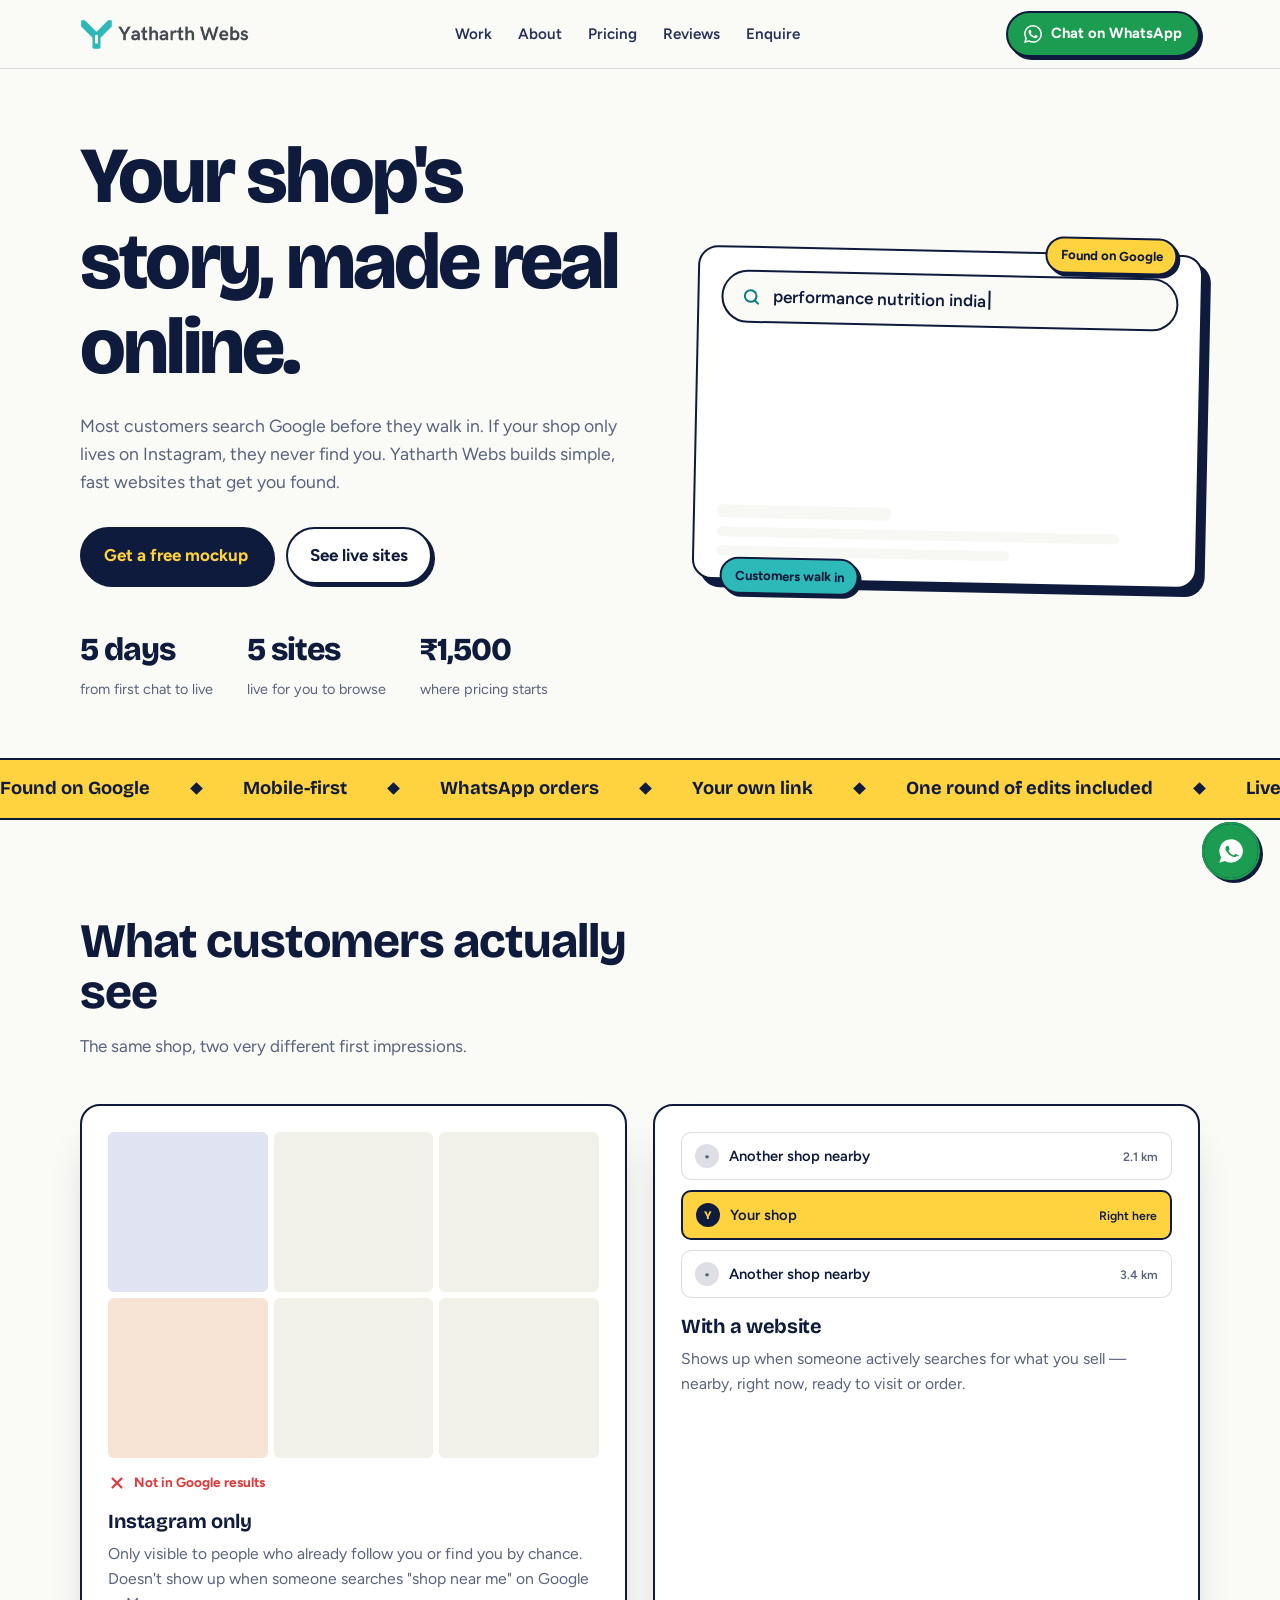
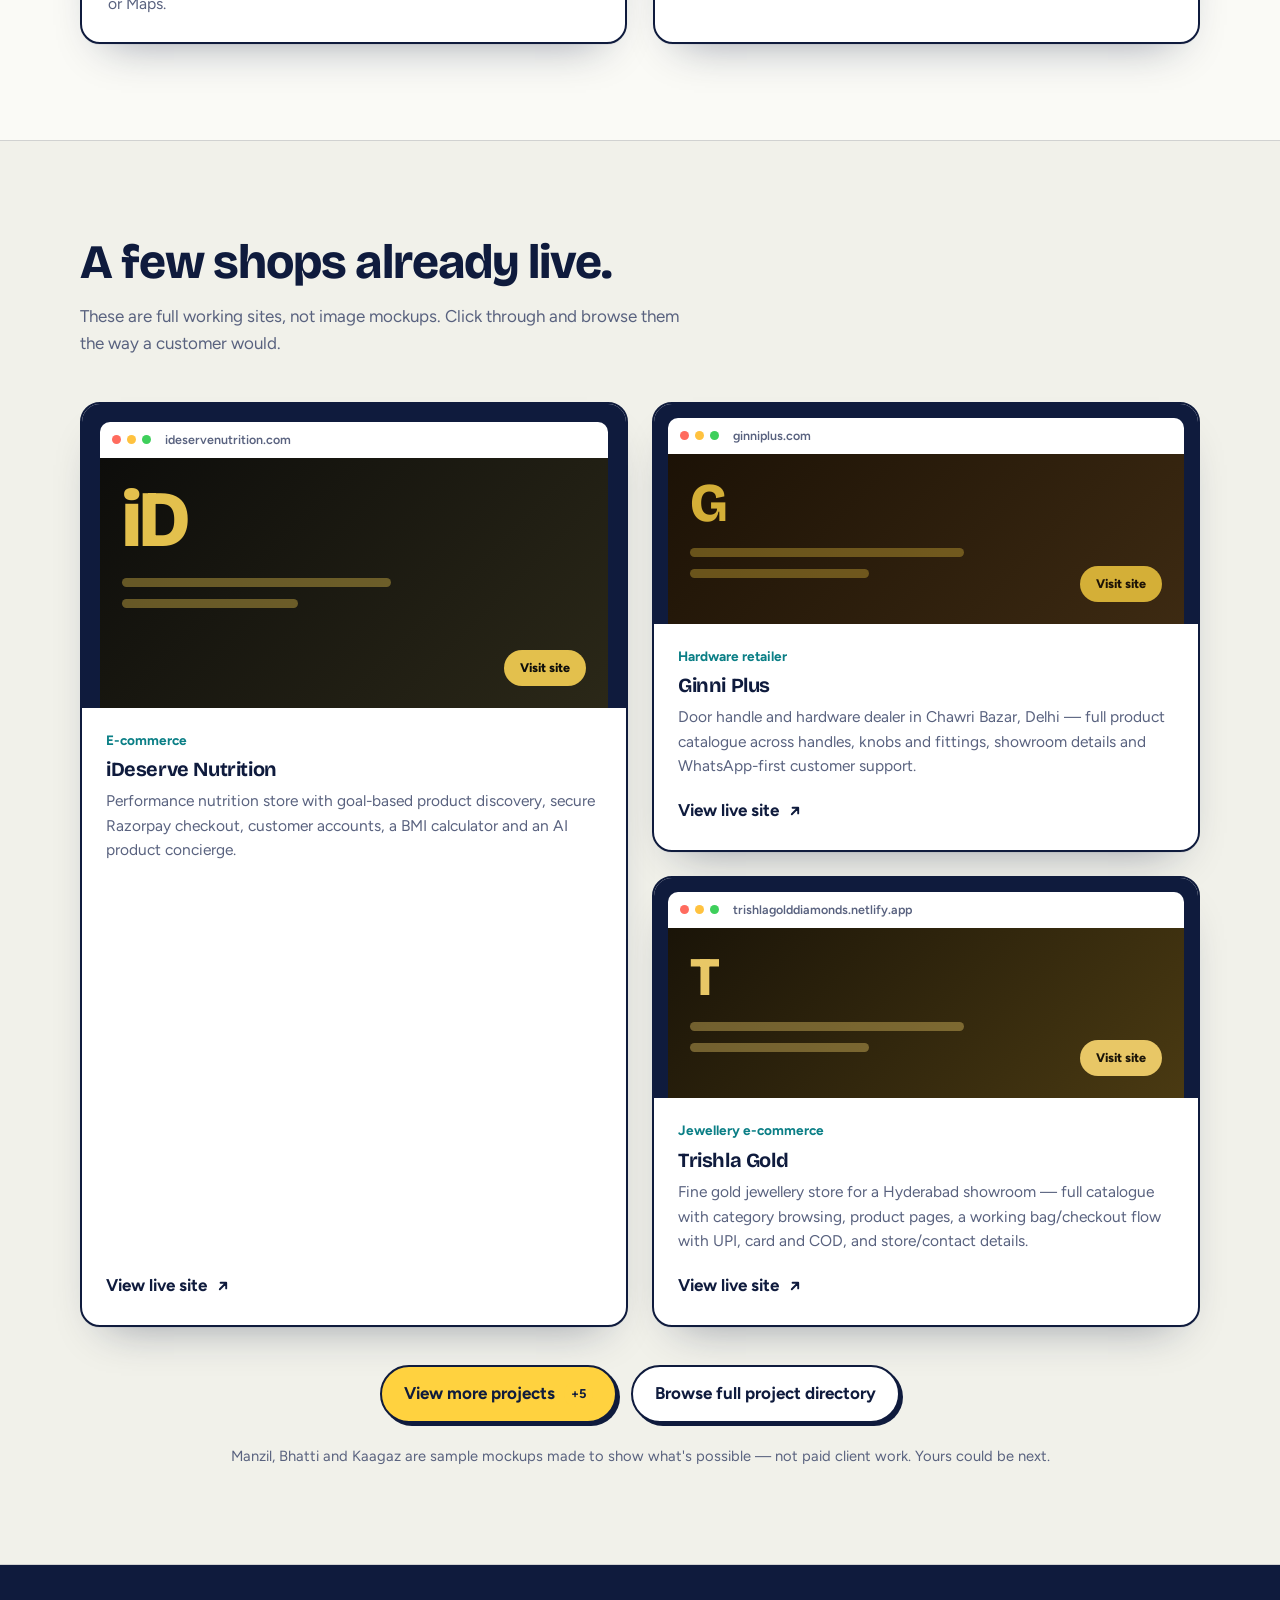
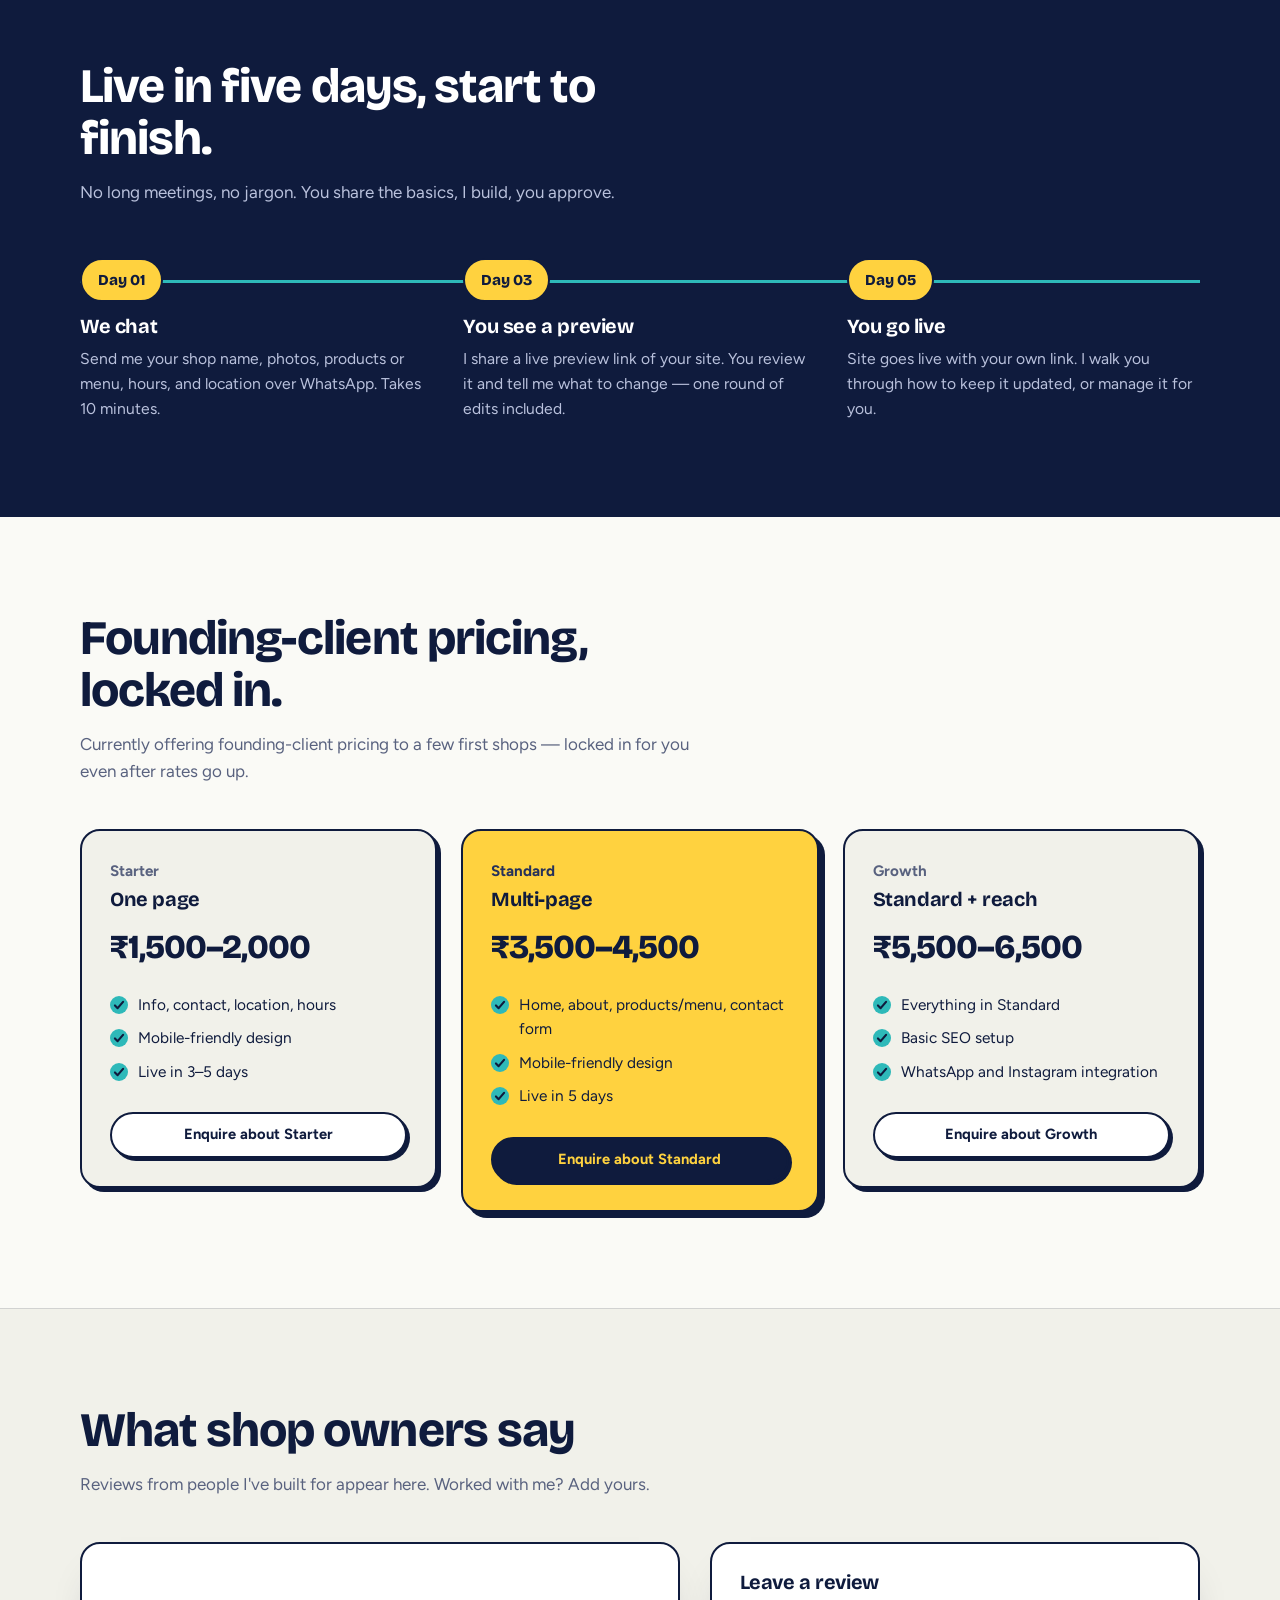
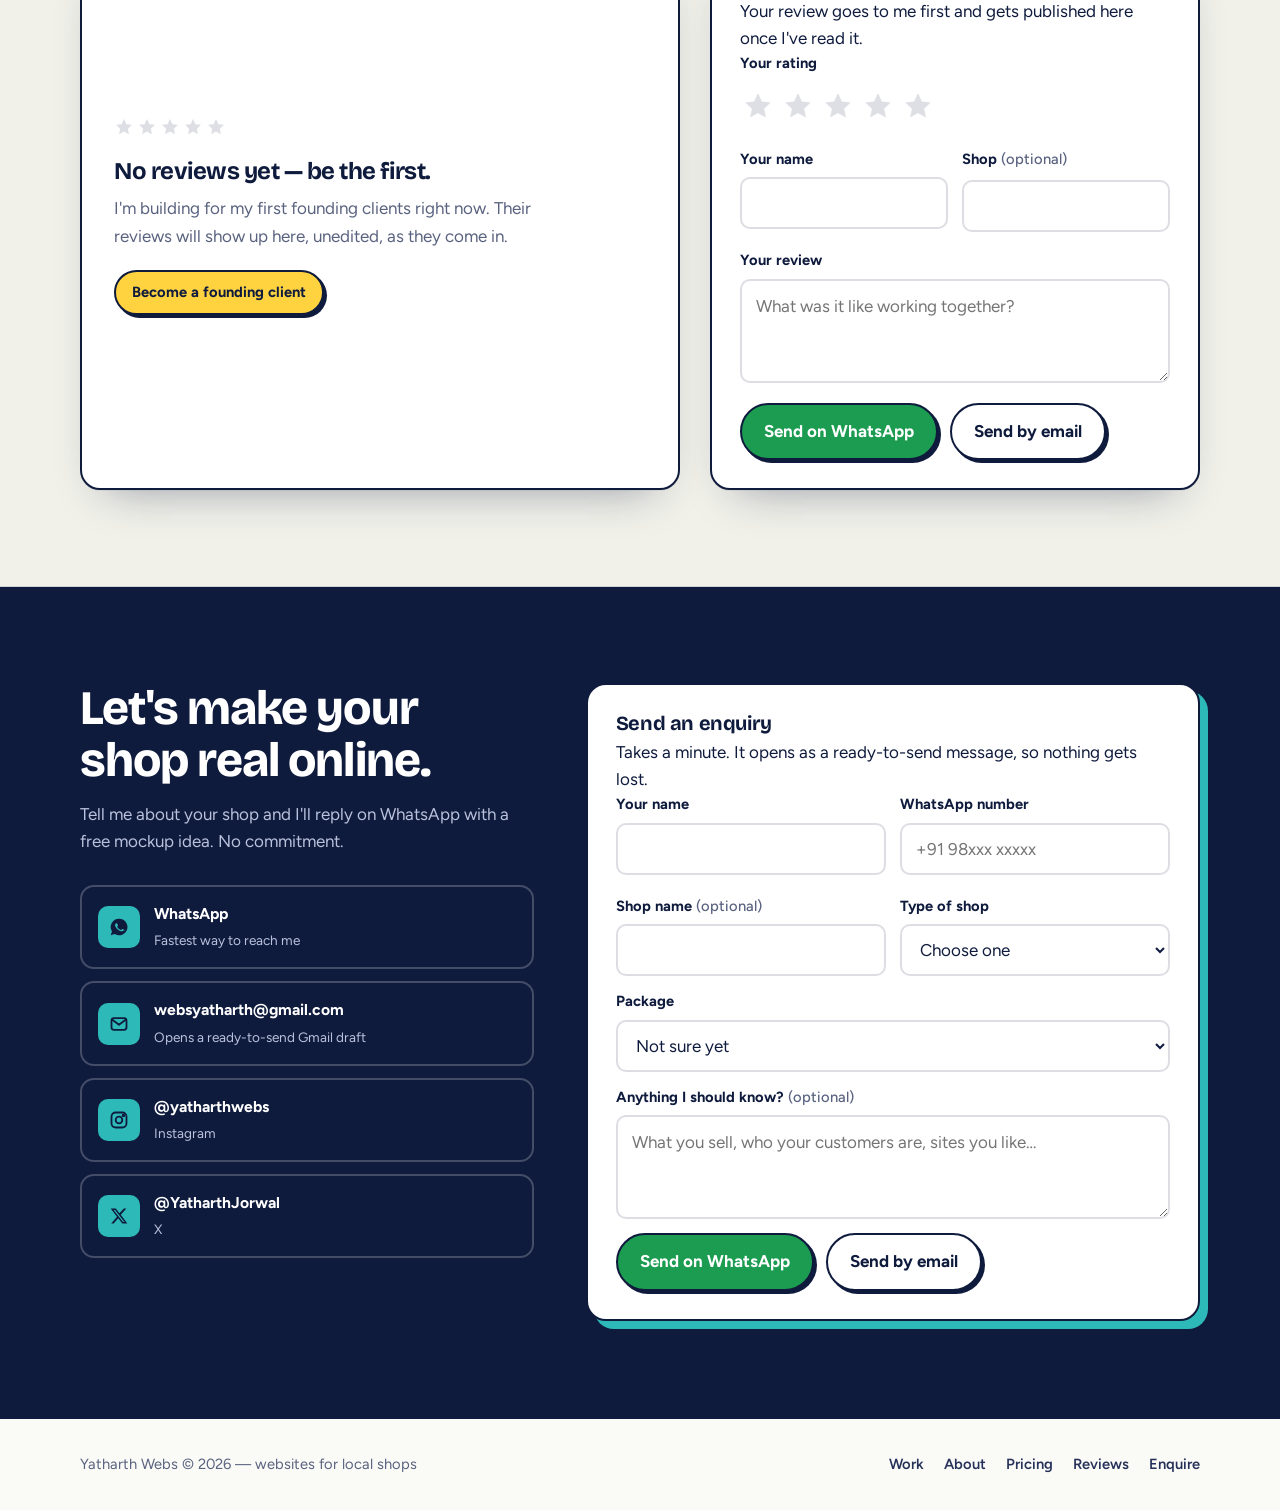
==== commit 378424d4: "Add files via upload" ====
--- a/index.html
+++ b/index.html
@@ -14,6 +14,8 @@
 <link rel="preconnect" href="https://fonts.googleapis.com">
 <link rel="preconnect" href="https://fonts.gstatic.com" crossorigin>
 <link href="https://fonts.googleapis.com/css2?family=Bricolage+Grotesque:opsz,wght@12..96,500..800&family=Figtree:wght@400;500;600;700&display=swap" rel="stylesheet">
+<link rel="preconnect" href="https://script.google.com">
+<link rel="preconnect" href="https://script.googleusercontent.com" crossorigin>
 <link rel="stylesheet" href="assets/styles.css">
 <meta name="google-site-verification" content="PASTE_GSC_TOKEN_HERE">  <!-- Search Console: replace token, or delete this line if you verify via DNS -->
 <script type="application/ld+json">{"@context": "https://schema.org", "@type": "ProfessionalService", "@id": "https://yatharthwebs.site/#business", "name": "Yatharth Webs", "alternateName": ["YatharthWebs", "Yatharth Webs Delhi"], "url": "https://yatharthwebs.site/", "description": "Freelance web design and development for local shops in Delhi NCR. Simple, fast websites live in five days, priced from ₹1,500.", "founder": {"@type": "Person", "name": "Yatharth Jorwal", "url": "https://yatharthwebs.site/about.html"}, "areaServed": {"@type": "AdministrativeArea", "name": "Delhi NCR, India"}, "priceRange": "₹1,500–₹6,500", "sameAs": ["https://instagram.com/yatharthwebs", "https://x.com/YatharthJorwal", "https://github.com/YatharthJorwal"]}</script>
@@ -401,7 +403,8 @@
   $('#plist').innerHTML = cats.map(cat => {
     const rows = PROJECTS.filter(p => p.cat === cat);
     if (!rows.length) return '';
-    return `<div class="pcol">
+    const wide = cats.length === 1 || cat === 'own';
+    return `<div class="pcol${wide ? ' wide' : ''}">
       <h4 class="pcol-h">${CAT_LABELS[cat]} <span class="pcol-n">${rows.length}</span></h4>
       <div class="pcol-list">${rows.map(pitemHtml).join('')}</div>
     </div>`;
@@ -519,6 +522,12 @@
   if (typeof fbq === 'function') fbq('track', 'Lead');
   finish(e.target, $('#enqDone'), $('#enqFallback'), link, isMail);
 });
+(() => {
+  const q = new URLSearchParams(location.search).get('plan');
+  if (!q) return;
+  const opt = [...$('#ePlan').options].find(o => o.value.toLowerCase().startsWith(q.toLowerCase()));
+  if (opt) $('#ePlan').value = opt.value;
+})();
 $$('[data-plan]').forEach(b => b.addEventListener('click', () => {
   $('#ePlan').value = b.dataset.plan;
   $('#enquire').scrollIntoView({behavior: reduce ? 'auto' : 'smooth'});
@@ -528,7 +537,12 @@
 /* reviews: stage */
 const stage = $('#revStage'); let ri = 0, timer;
 const starRow = n => `<span class="stars" role="img" aria-label="${n} out of 5 stars">${[1,2,3,4,5].map(i => `<span class="${i<=n?'':'off'}" style="display:inline-flex">${starSvg}</span>`).join('')}</span>`;
+let revLoading = true;
 function renderReview(){
+  if (!REVIEWS.length && revLoading){
+    stage.innerHTML = `<div class="rev-skel" aria-busy="true" aria-label="Loading reviews"><i style="width:38%"></i><b></b><b></b><b style="width:72%"></b><i style="width:30%"></i></div>`;
+    return;
+  }
   if (!REVIEWS.length){
     stage.innerHTML = `<div class="rev-empty"><span class="stars" aria-hidden="true">${[1,2,3,4,5].map(()=>`<span class="off" style="display:inline-flex">${starSvg}</span>`).join('')}</span>
       <h3 style="margin-top:14px">No reviews yet — be the first.</h3>
@@ -579,19 +593,30 @@
   finish(e.target, $('#revDone'), $('#revFallback'), link, isMail);
 });
 
-/* approved reviews come from the Reviews sheet (Status = Approved) */
+/* approved reviews come from the Reviews sheet (Status = Approved).
+   Cached in the browser so repeat visits show them instantly; the sheet is re-checked in the background. */
+const REV_KEY = 'yw_reviews_v1';
+const cleanRev = x => ({name:String(x.name || 'Anonymous'), shop:String(x.shop || ''),
+  rating:Math.min(5, Math.max(1, Number(x.rating) || 5)), text:String(x.text || '')});
+function setReviews(list){
+  REVIEWS.length = 0; list.forEach(x => REVIEWS.push(cleanRev(x)));
+  if (ri >= REVIEWS.length) ri = 0;
+  revLoading = false; renderReview(); startRotate();
+}
 async function loadReviews(){
-  if (!SHEET_URL) return;
+  try { const c = JSON.parse(localStorage.getItem(REV_KEY) || 'null'); if (Array.isArray(c) && c.length) setReviews(c); } catch(_){}
+  if (!SHEET_URL){ revLoading = false; renderReview(); return; }
+  const ctl = new AbortController(), t = setTimeout(() => ctl.abort(), 15000);
   try {
-    const r = await fetch(SHEET_URL + '?action=reviews');
+    const r = await fetch(SHEET_URL + '?action=reviews', {signal: ctl.signal});
     const j = await r.json();
-    if (!Array.isArray(j.reviews) || !j.reviews.length) return;
-    j.reviews.forEach(x => REVIEWS.push({
-      name:String(x.name || 'Anonymous'), shop:String(x.shop || ''),
-      rating:Math.min(5, Math.max(1, Number(x.rating) || 5)), text:String(x.text || '')
-    }));
-    ri = 0; renderReview(); startRotate();
+    if (Array.isArray(j.reviews)){
+      try { localStorage.setItem(REV_KEY, JSON.stringify(j.reviews)); } catch(_){}
+      setReviews(j.reviews);
+    }
   } catch(_){}
+  clearTimeout(t);
+  if (revLoading){ revLoading = false; renderReview(); }
 }
 loadReviews();
 </script>
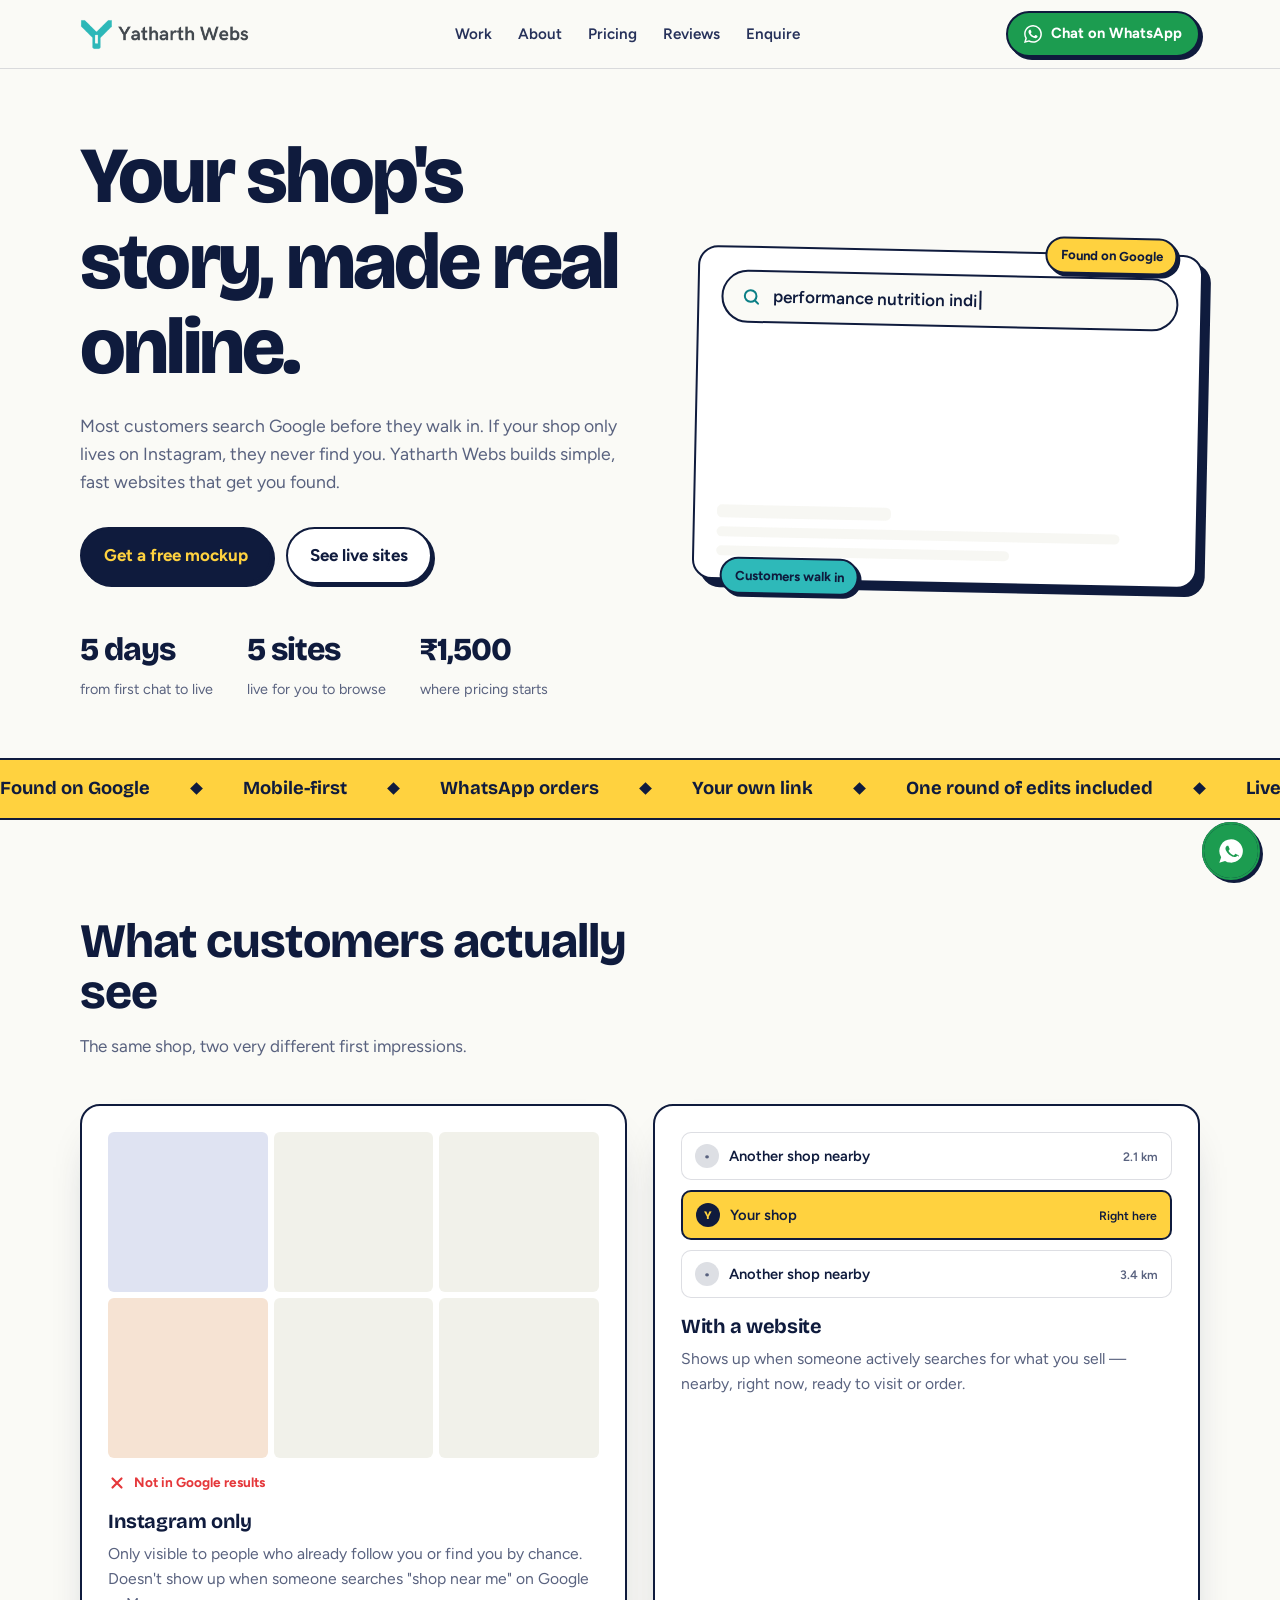
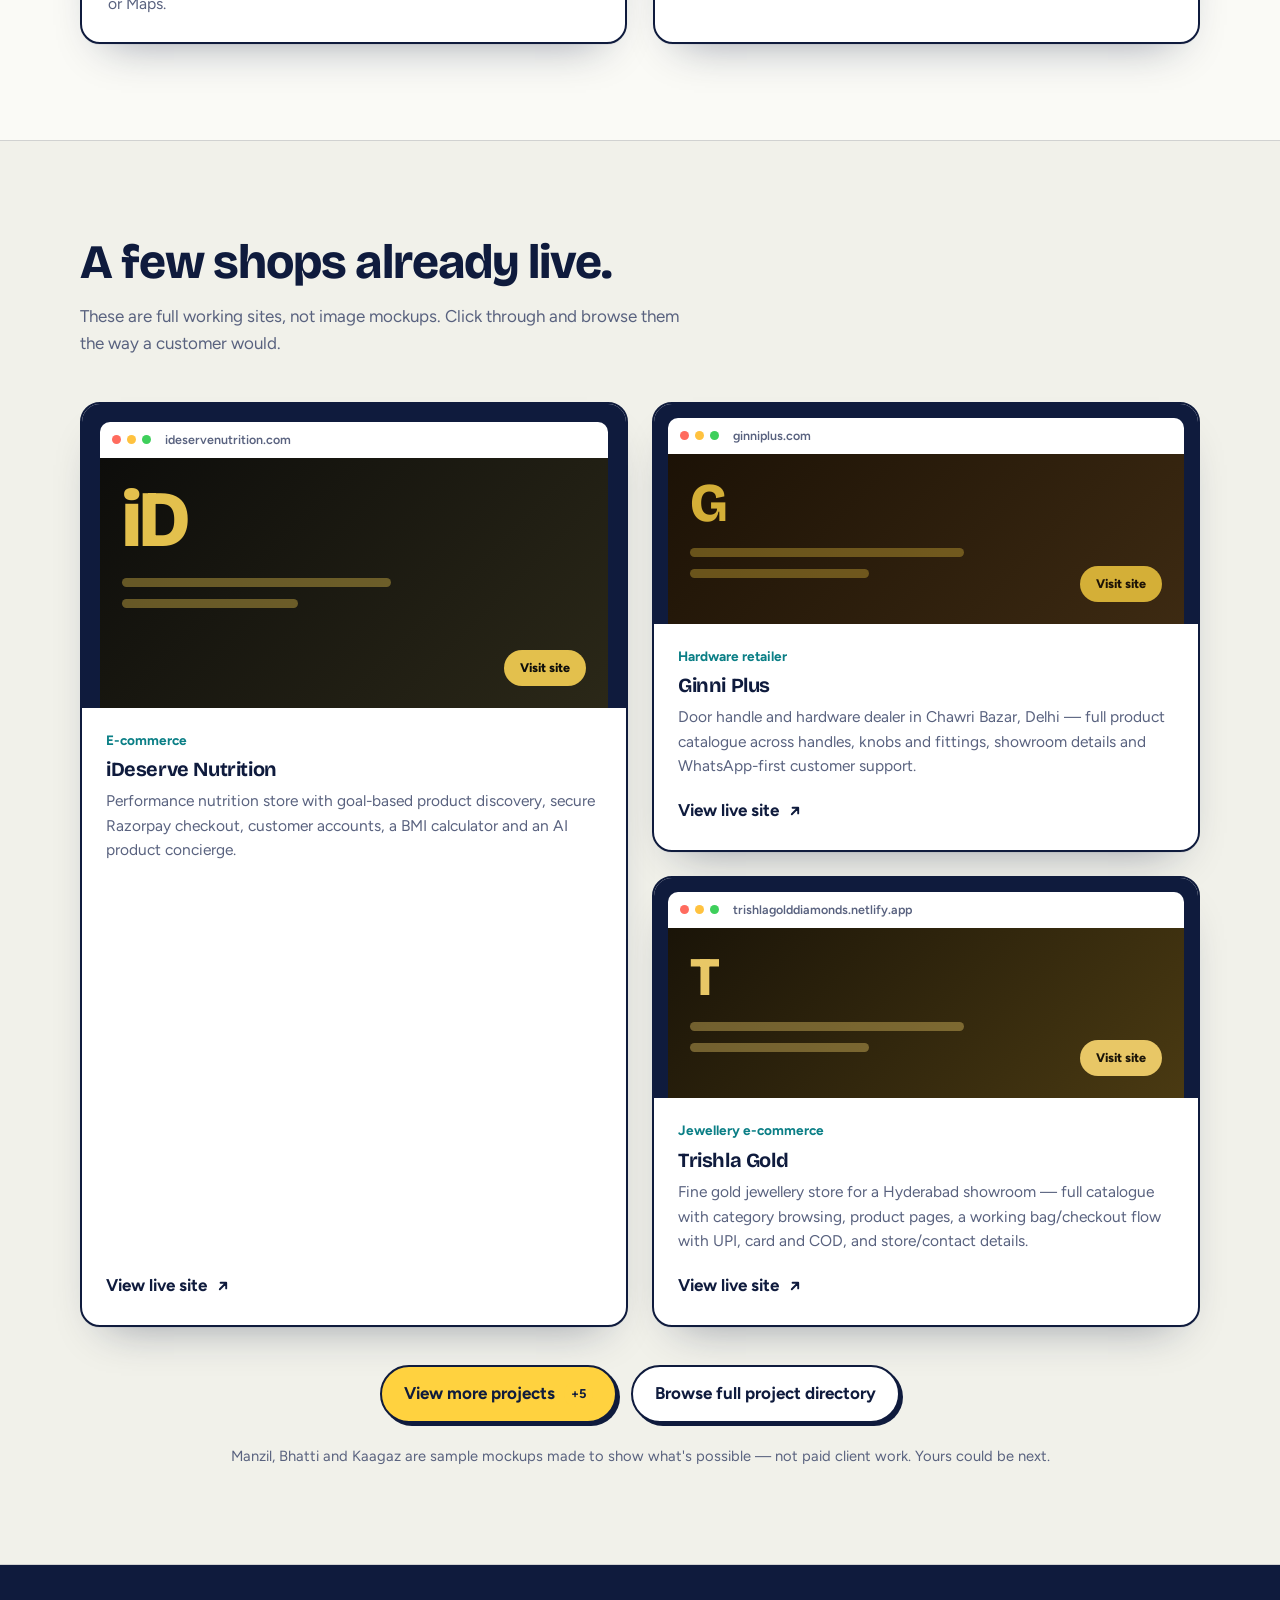
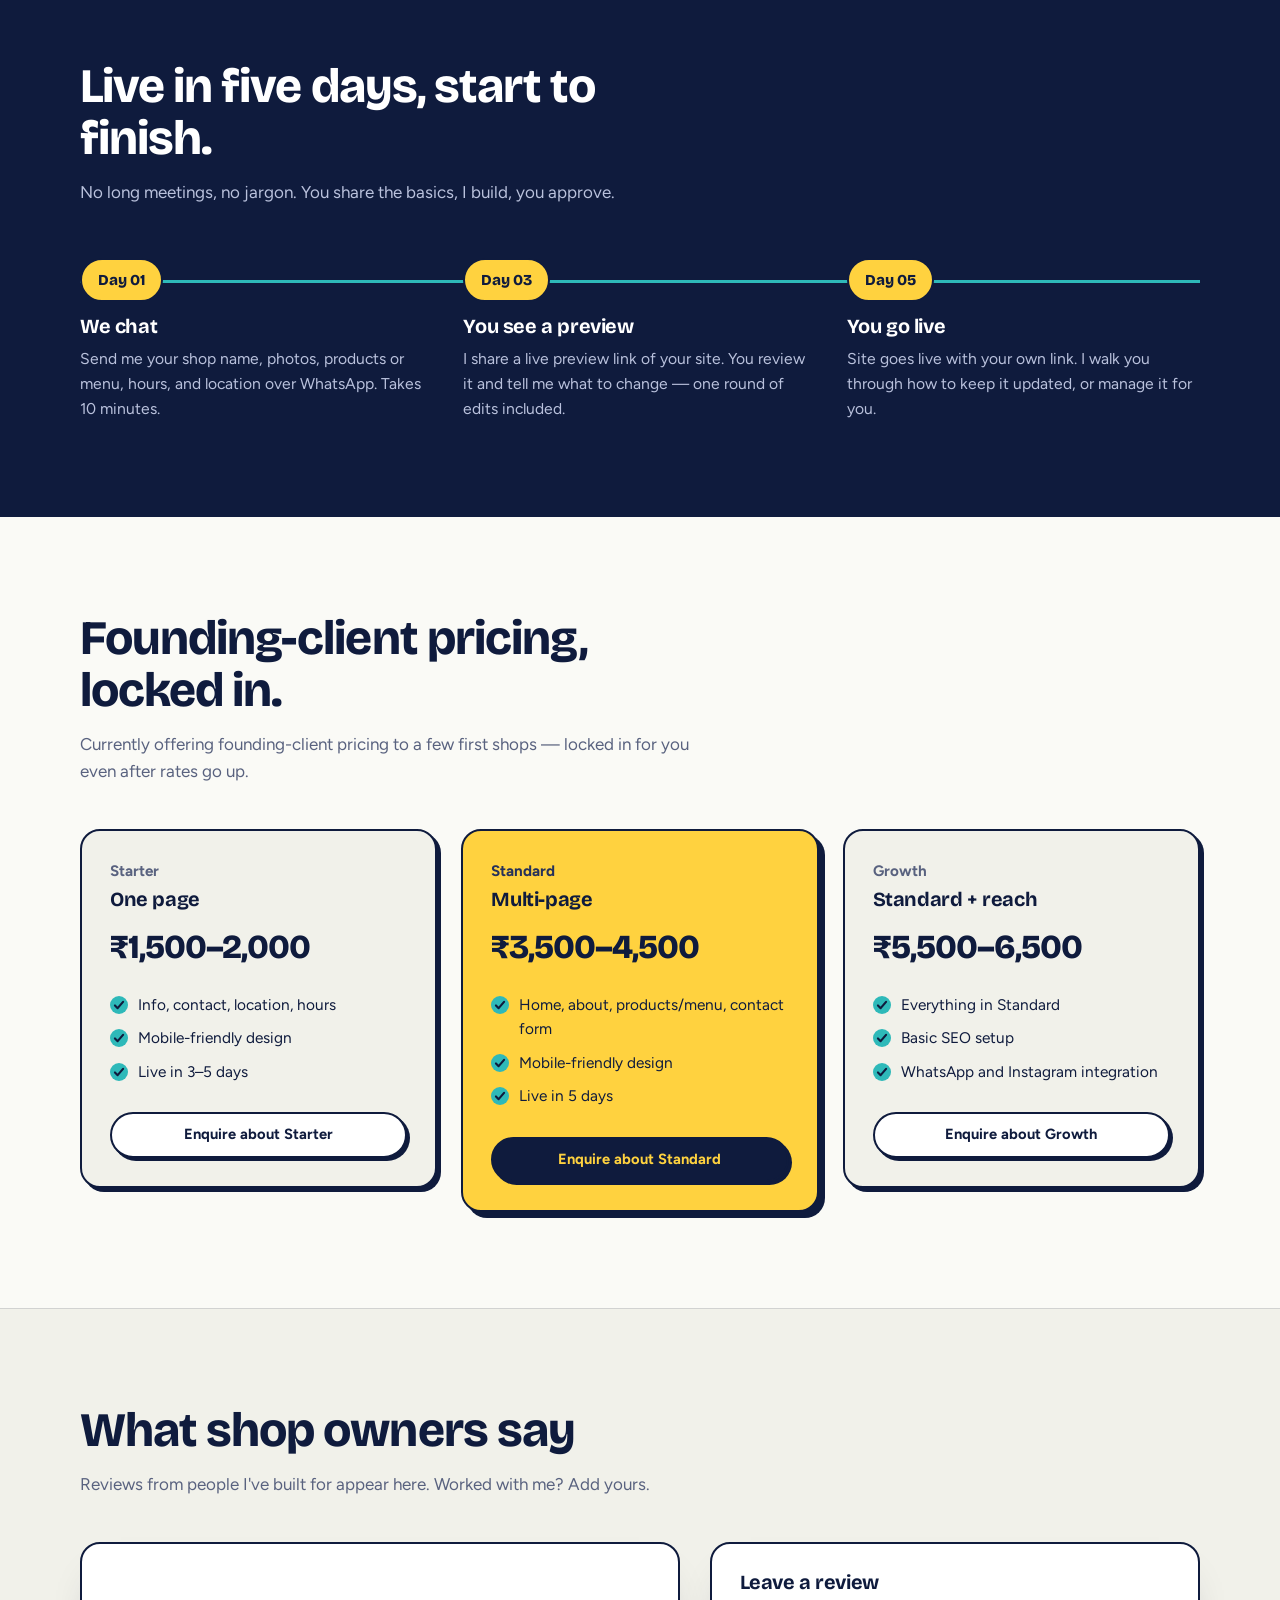
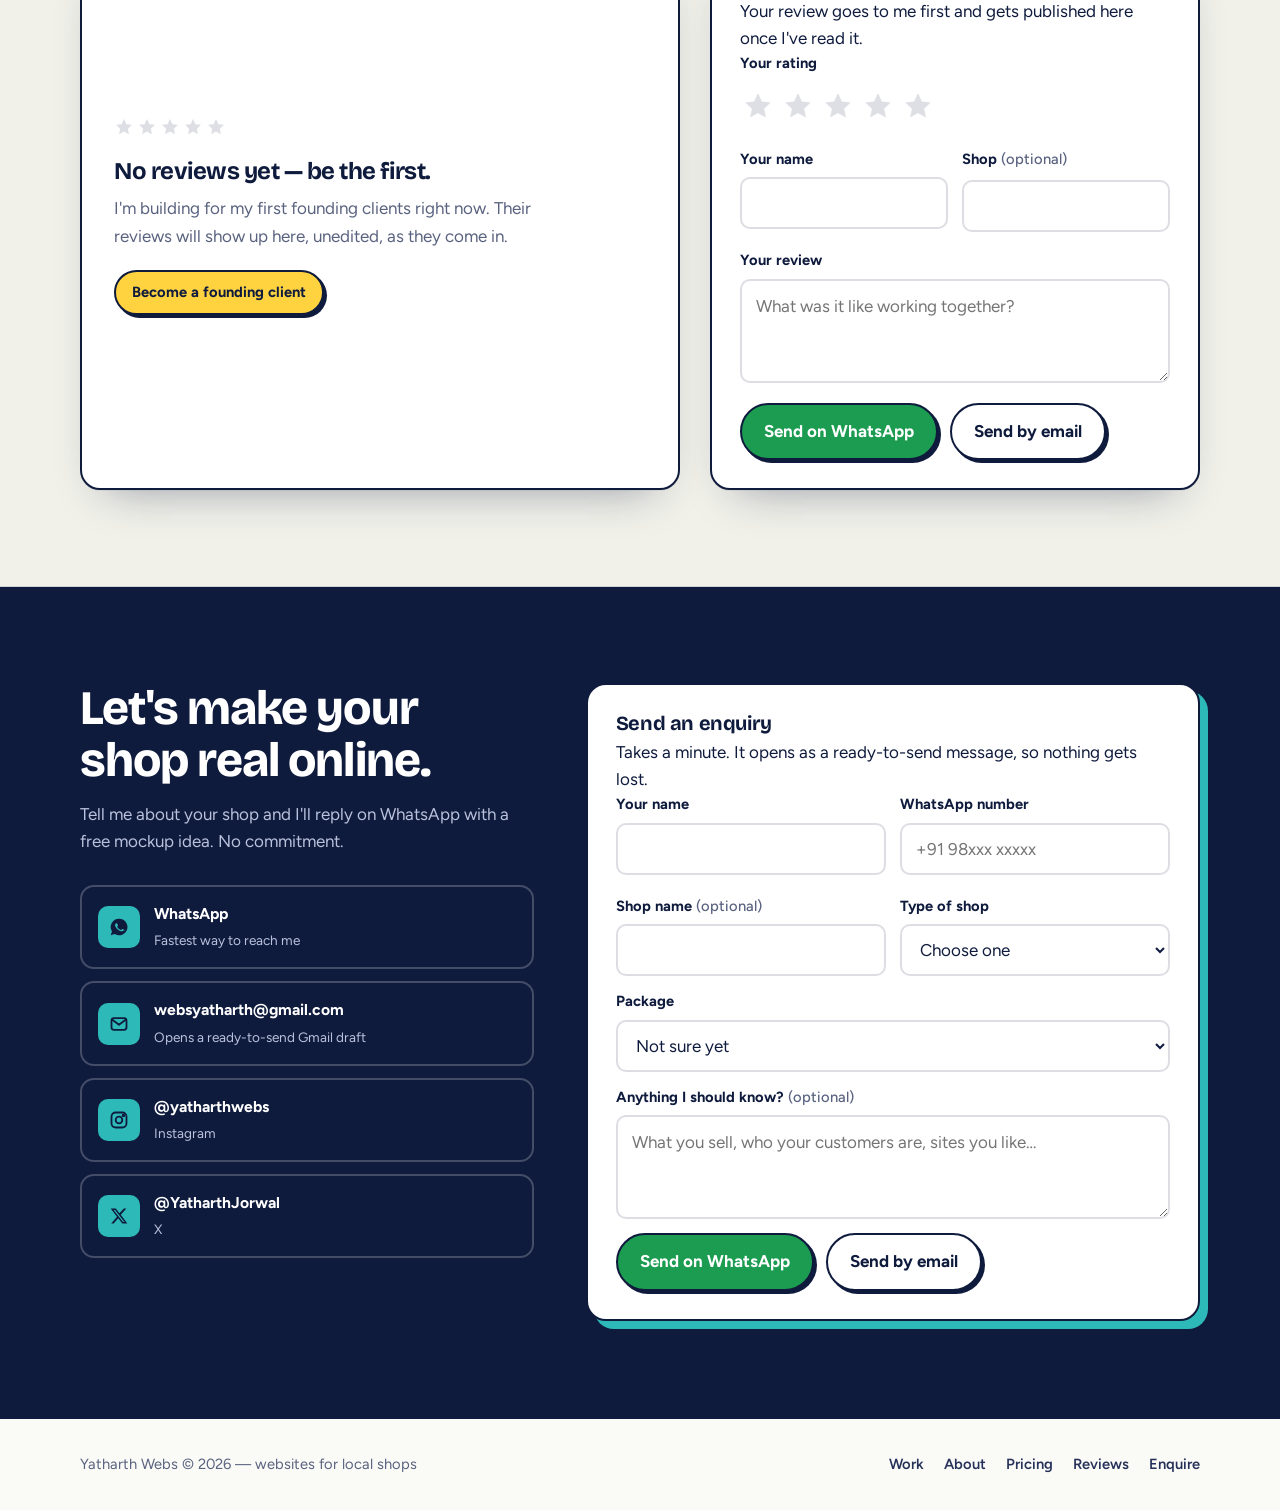
==== commit 754e4e75: "Add files via upload" ====
--- a/index.html
+++ b/index.html
@@ -10,7 +10,9 @@
 <meta property="og:type" content="website">
 <link rel="canonical" href="https://yatharthwebs.site/">
 <meta name="theme-color" content="#0f1b3d">
-<link rel="icon" type="image/png" href="[data-uri]">
+<link rel="icon" href="/favicon.ico" sizes="any">
+<link rel="icon" type="image/png" href="/favicon.png" sizes="96x96">
+<link rel="apple-touch-icon" href="/apple-touch-icon.png">
 <link rel="preconnect" href="https://fonts.googleapis.com">
 <link rel="preconnect" href="https://fonts.gstatic.com" crossorigin>
 <link href="https://fonts.googleapis.com/css2?family=Bricolage+Grotesque:opsz,wght@12..96,500..800&family=Figtree:wght@400;500;600;700&display=swap" rel="stylesheet">
--- a/assets/styles.css
+++ b/assets/styles.css
@@ -158,15 +158,19 @@
 .chips{display:flex;flex-wrap:wrap;gap:8px;margin:20px 0 10px}
 .chip{padding:7px 15px;border-radius:999px;border:2px solid var(--ink);background:#fff;font-weight:700;font-size:var(--fs-xs);cursor:pointer}
 .chip[aria-pressed="true"]{background:var(--ink);color:var(--yellow)}
-.plist{display:grid;grid-template-columns:repeat(auto-fit,minmax(230px,1fr));gap:28px;margin-top:14px;align-items:start}
+.plist{display:grid;grid-template-columns:repeat(2,minmax(0,1fr));gap:28px 22px;margin-top:14px;align-items:start}
+.pcol{min-width:0}
+.pcol.wide{grid-column:1/-1}
+.pcol.wide .pcol-list{grid-template-columns:repeat(2,minmax(0,1fr))}
 .pcol-h{display:flex;align-items:center;gap:8px;font-size:.92rem;font-weight:700;color:var(--muted);text-transform:uppercase;letter-spacing:.02em;margin-bottom:10px;padding-bottom:8px;border-bottom:2px solid var(--line)}
 .pcol-n{display:inline-grid;place-items:center;min-width:20px;height:20px;padding:0 5px;border-radius:999px;background:var(--paper-2);color:var(--ink-2);font-size:.72rem;font-weight:800}
 .pcol-list{display:grid;gap:12px}
-.pitem{display:grid;grid-template-columns:54px 1fr auto;gap:16px;align-items:center;padding:14px;border:2px solid var(--line);border-radius:var(--r-md);background:#fff;text-decoration:none;transition:border-color .15s,transform .15s}
-.pitem:hover{border-color:var(--ink);transform:translateX(3px)}
+.pitem{display:grid;grid-template-columns:46px minmax(0,1fr) auto;gap:12px;align-items:center;min-width:0;padding:12px;border:2px solid var(--line);border-radius:var(--r-md);background:#fff;text-decoration:none;transition:border-color .15s,transform .15s}
+.pitem:hover{border-color:var(--ink);transform:translateY(-2px)}
 .pmark{width:54px;height:54px;border-radius:var(--r-md);display:grid;place-items:center;background:linear-gradient(135deg,var(--a),var(--b));color:var(--c);font-family:var(--display);font-weight:800;font-size:1.2rem}
-.pitem b{font-family:var(--display);font-size:1.08rem}
-.pitem small{display:block;color:var(--muted);font-size:.88rem;line-height:1.4}
+.pitem .pmark{width:46px;height:46px;font-size:1.05rem}
+.pitem b{display:block;font-family:var(--display);font-size:1.02rem;line-height:1.25;margin-bottom:2px}
+.pitem small{display:block;color:var(--muted);font-size:.84rem;line-height:1.35;overflow-wrap:anywhere}
 .pitem .go{font-weight:700;font-size:.9rem;white-space:nowrap;color:var(--teal-d)}
 .sheet h3.sub{margin-top:28px;font-size:1.05rem}
 .linkrow{display:flex;flex-wrap:wrap;gap:10px;margin-top:12px}
@@ -291,3 +295,13 @@
   .reveal{opacity:1;transform:none}
   .res{opacity:1;transform:none}
 }
+
+@media (max-width:600px){
+  .plist,.pcol.wide .pcol-list{grid-template-columns:minmax(0,1fr)}
+}
+
+.rev-skel{display:grid;gap:14px;padding:8px 0}
+.rev-skel i,.rev-skel b{display:block;height:14px;border-radius:8px;background:linear-gradient(90deg,var(--paper-2) 25%,#e6e6dc 50%,var(--paper-2) 75%);background-size:200% 100%;animation:skel 1.2s linear infinite}
+.rev-skel b{height:18px}
+@keyframes skel{to{background-position:-200% 0}}
+@media (prefers-reduced-motion:reduce){.rev-skel i,.rev-skel b{animation:none}}
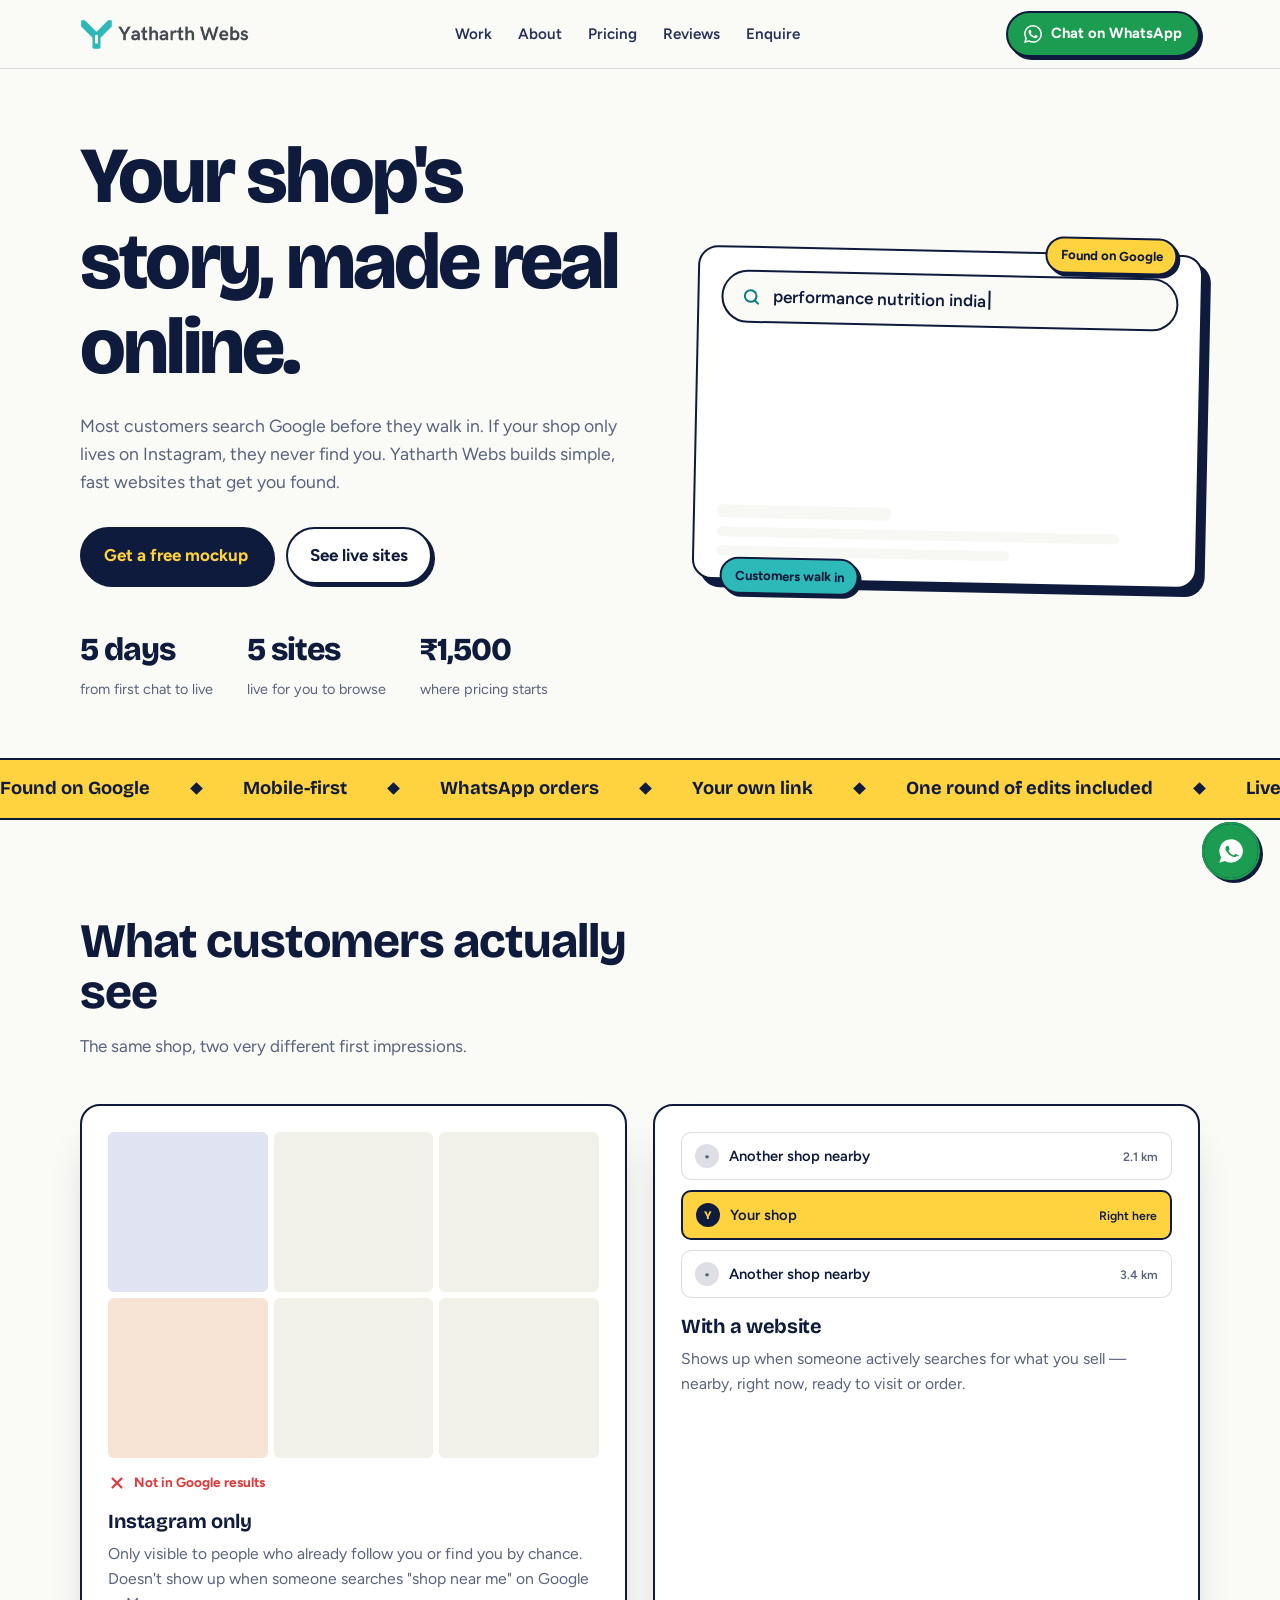
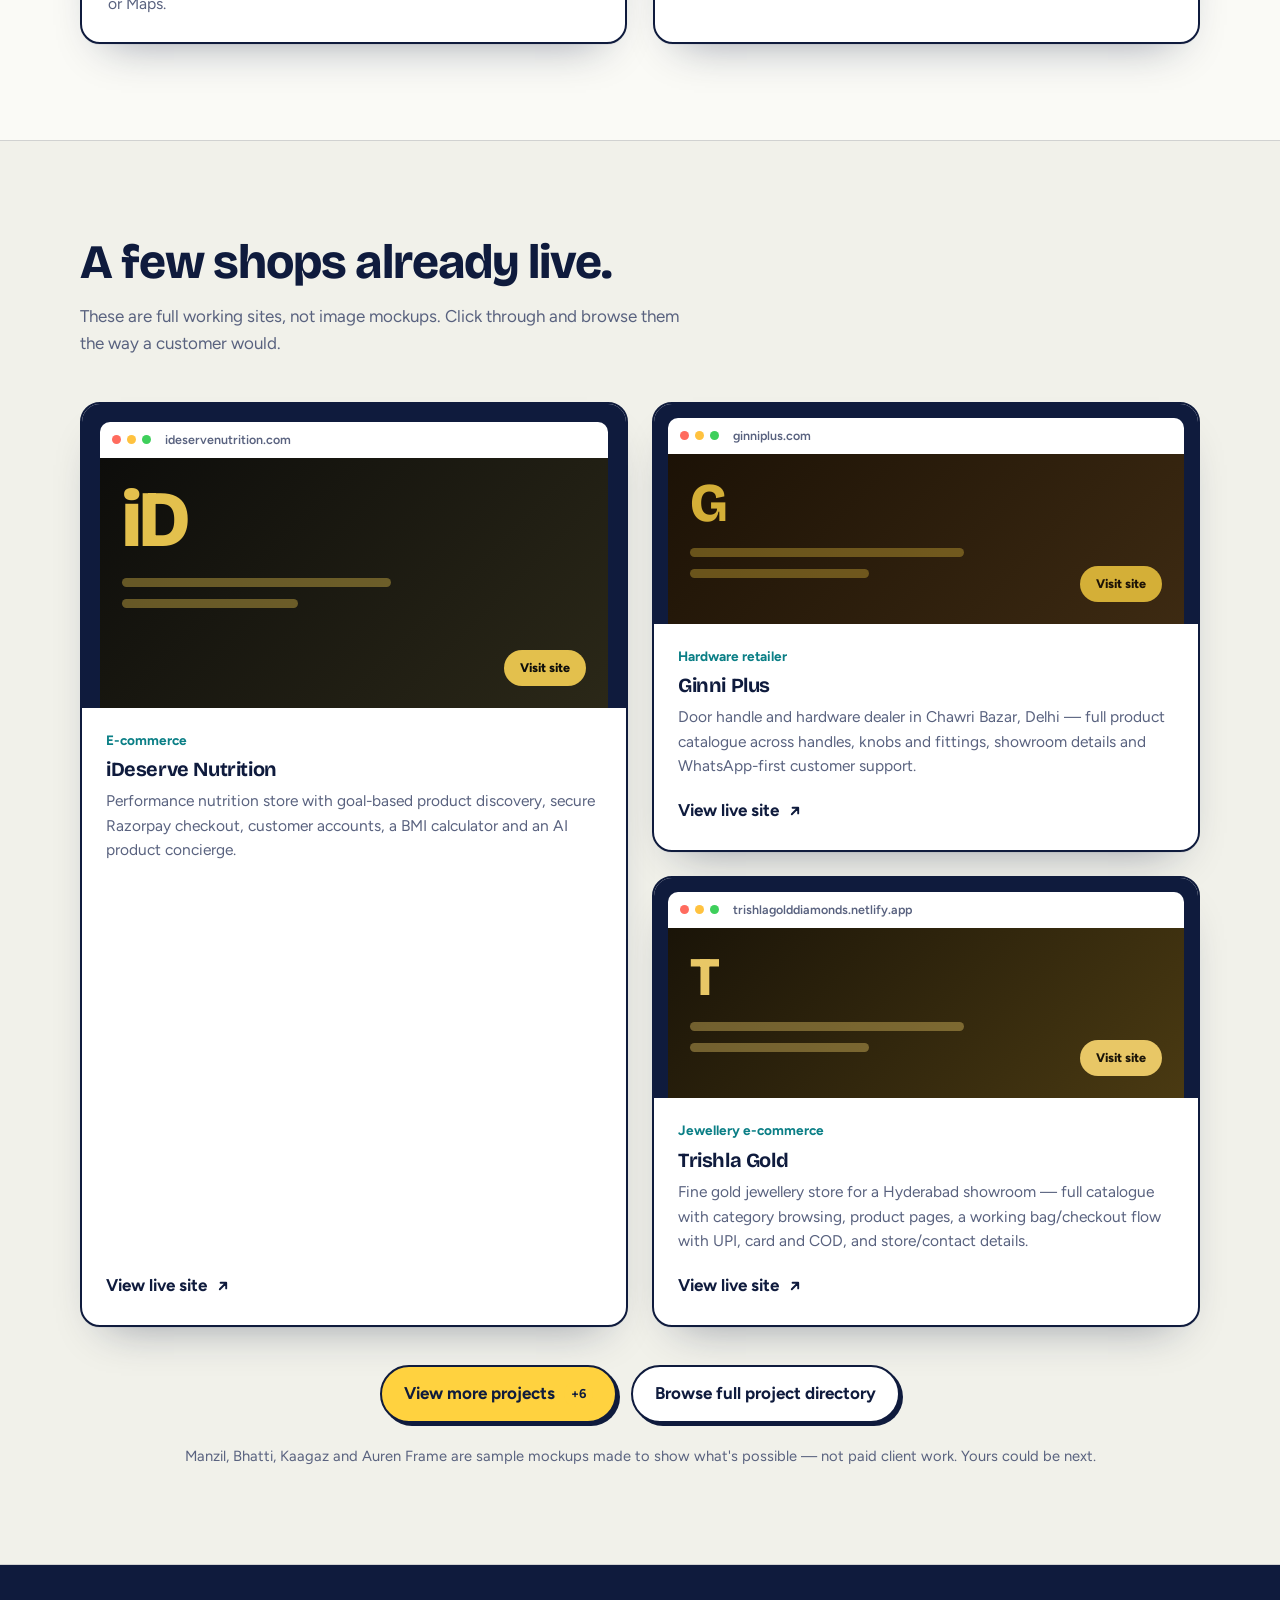
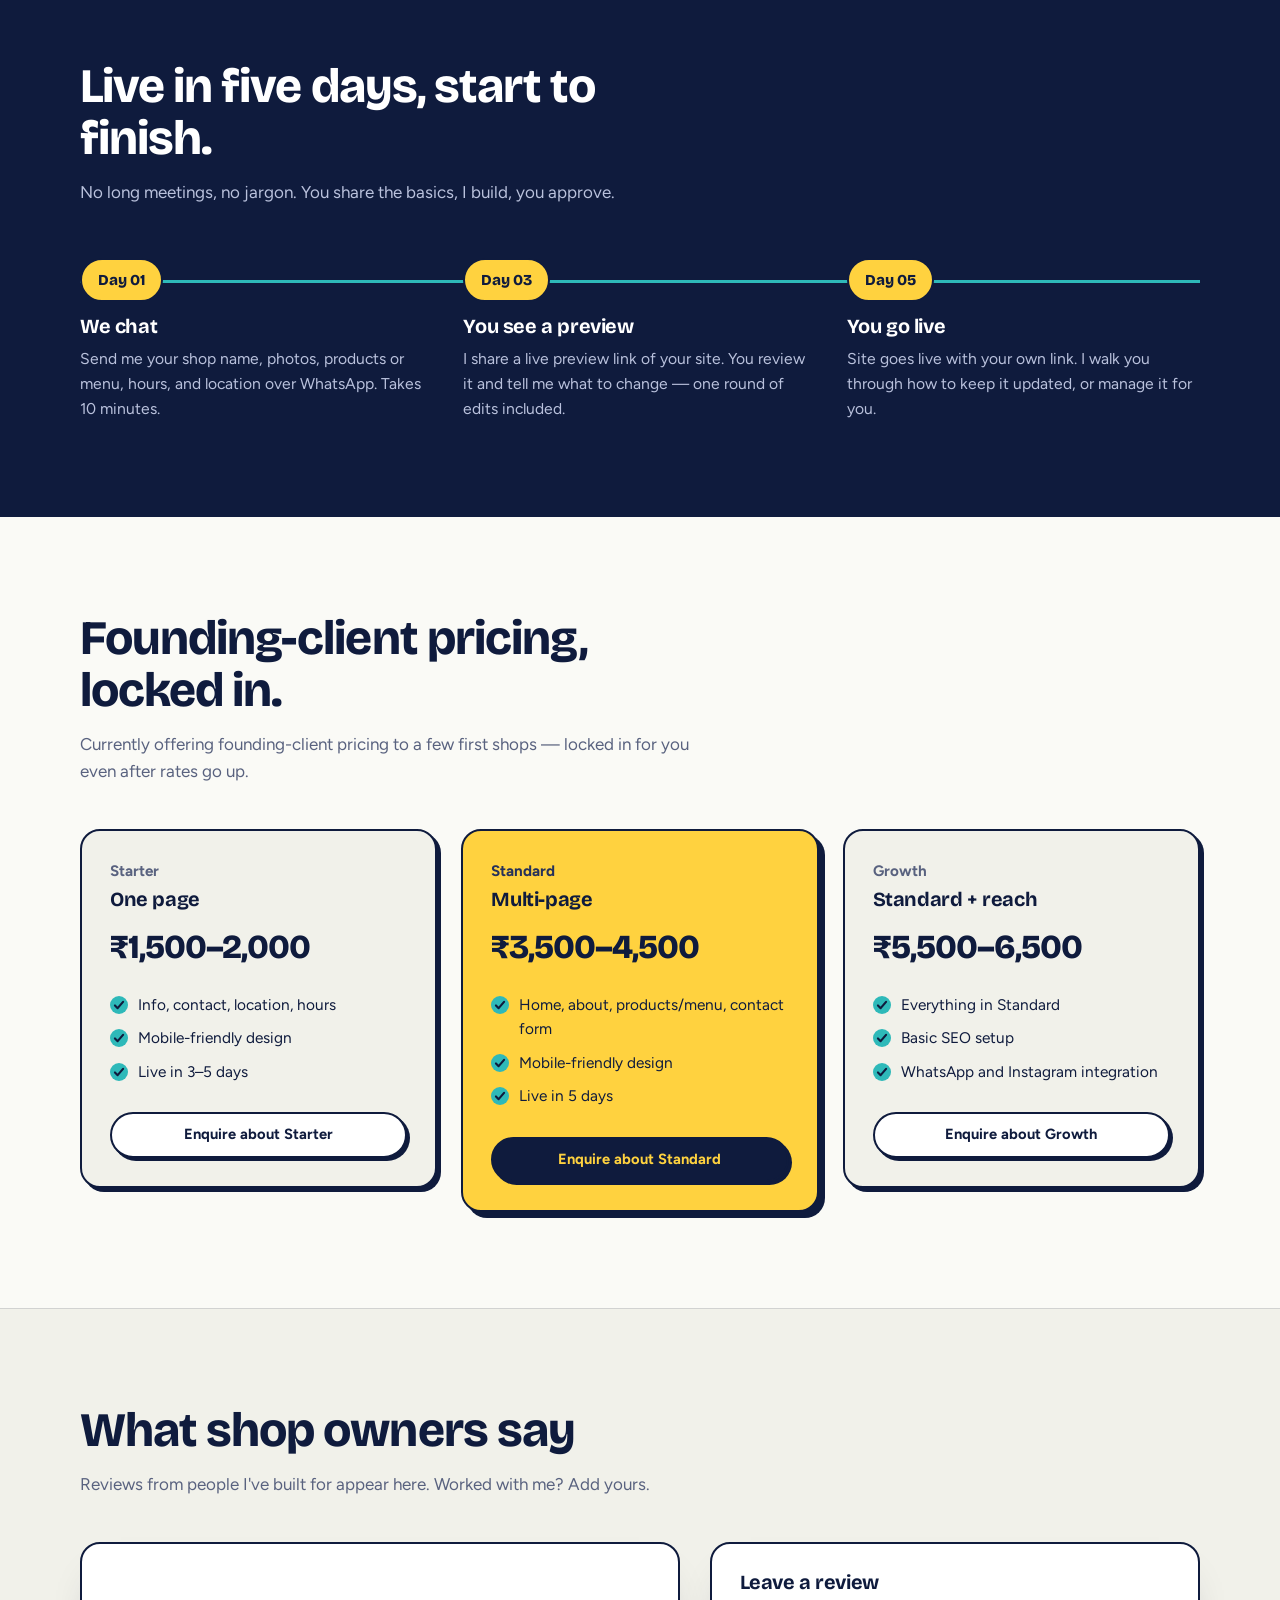
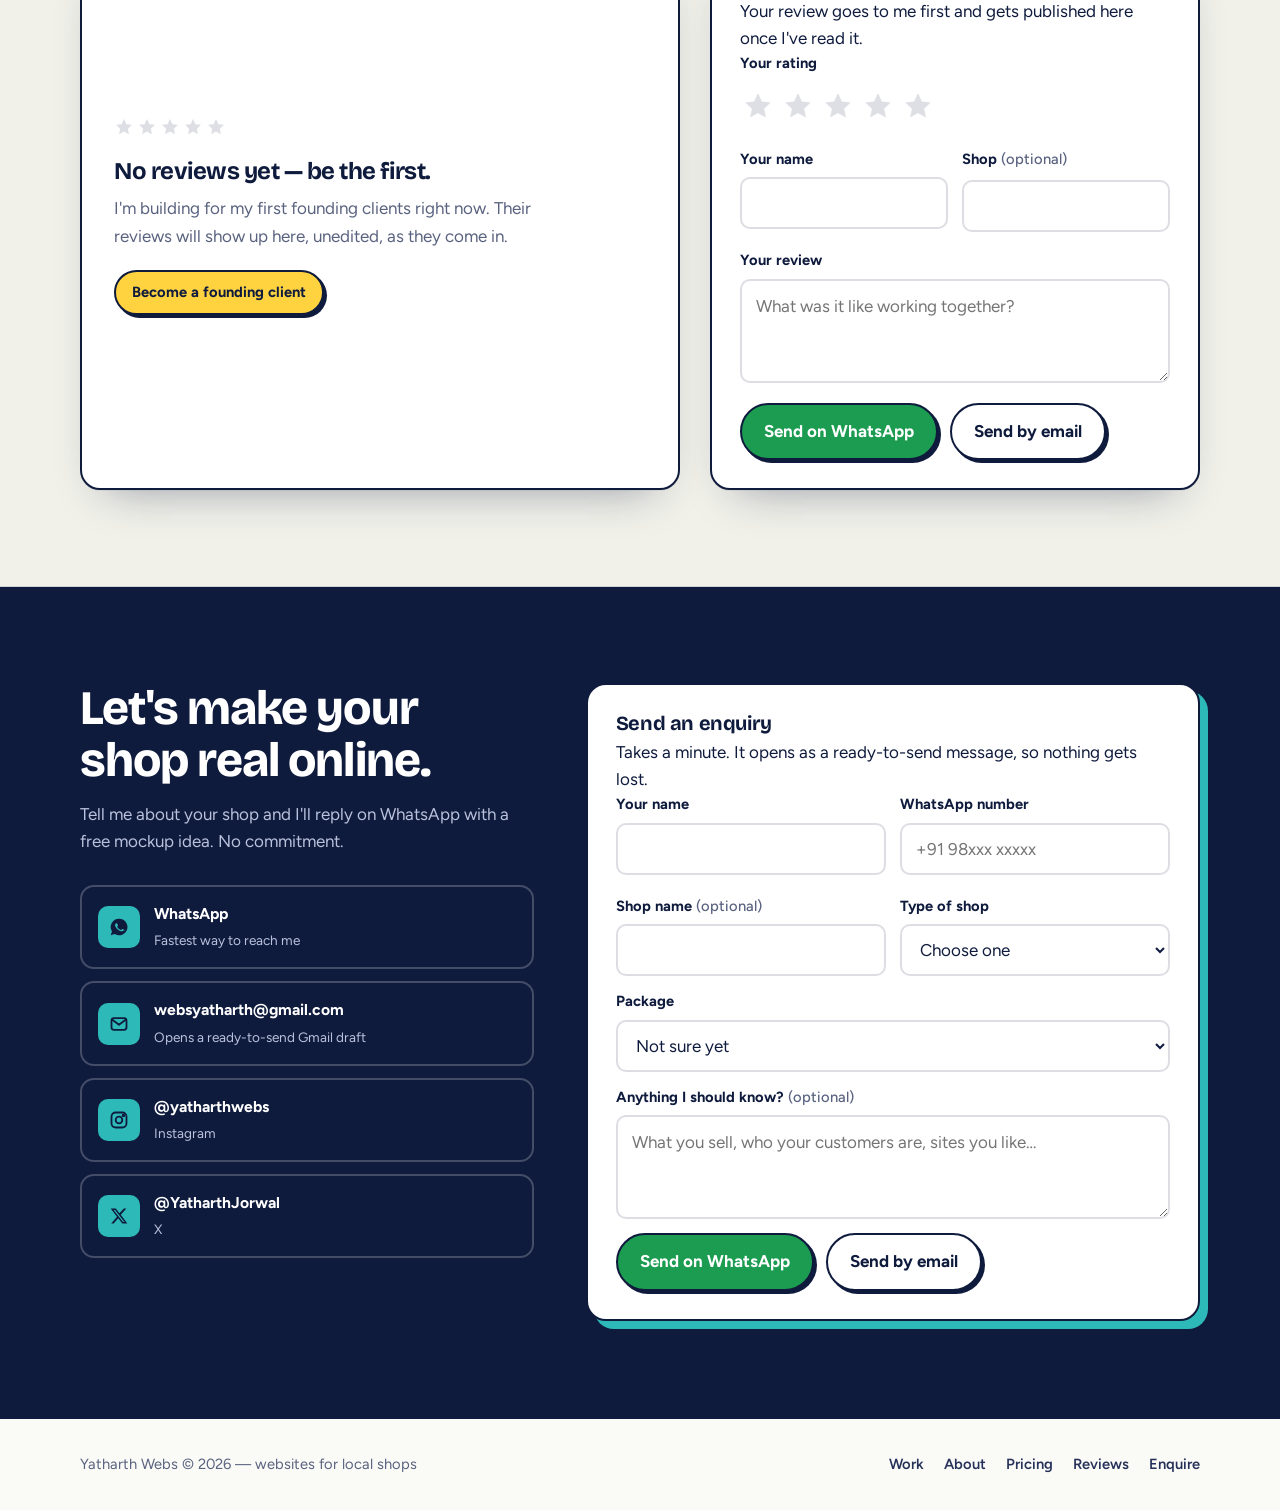
==== commit 123bd3ec: "Add files via upload" ====
--- a/index.html
+++ b/index.html
@@ -115,7 +115,7 @@
       <button class="btn y" id="moreBtn" aria-haspopup="dialog">View more projects <b id="moreCount">+5</b></button>
       <a class="btn" href="projects.html">Browse full project directory</a>
     </div>
-    <p class="note">Manzil, Bhatti and Kaagaz are sample mockups made to show what's possible — not paid client work. Yours could be next.</p>
+    <p class="note">Manzil, Bhatti, Kaagaz and Auren Frame are sample mockups made to show what's possible — not paid client work. Yours could be next.</p>
   </div>
 </section>
 
@@ -320,11 +320,16 @@
 tk.innerHTML = [0,1].map(() => tickItems.map(t => `<span>${t}</span>`).join('')).join('');
 
 /* hero search demo */
-const DEMOS = [
-  { q:'performance nutrition india', p:PROJECTS[0] },
-  { q:'door handles chawri bazar delhi', p:PROJECTS[5] },
-  { q:'gold jewellery hyderabad', p:PROJECTS[6] }
+/* Pinned by project id (not array position), so adding or reordering projects in
+   assets/projects.js can never change what this panel shows. */
+const DEMO_QUERIES = [
+  { q:'performance nutrition india',      id:'ideserve'  },
+  { q:'door handles chawri bazar delhi',  id:'ginniplus' },
+  { q:'gold jewellery hyderabad',         id:'trishla'   }
 ];
+const DEMOS = DEMO_QUERIES
+  .map(d => ({ q:d.q, p:PROJECTS.find(p => p.id === d.id) }))
+  .filter(d => d.p);
 const sleep = ms => new Promise(r => setTimeout(r, ms));
 function showResult(p){
   $('#resFav').textContent = p.glyph;
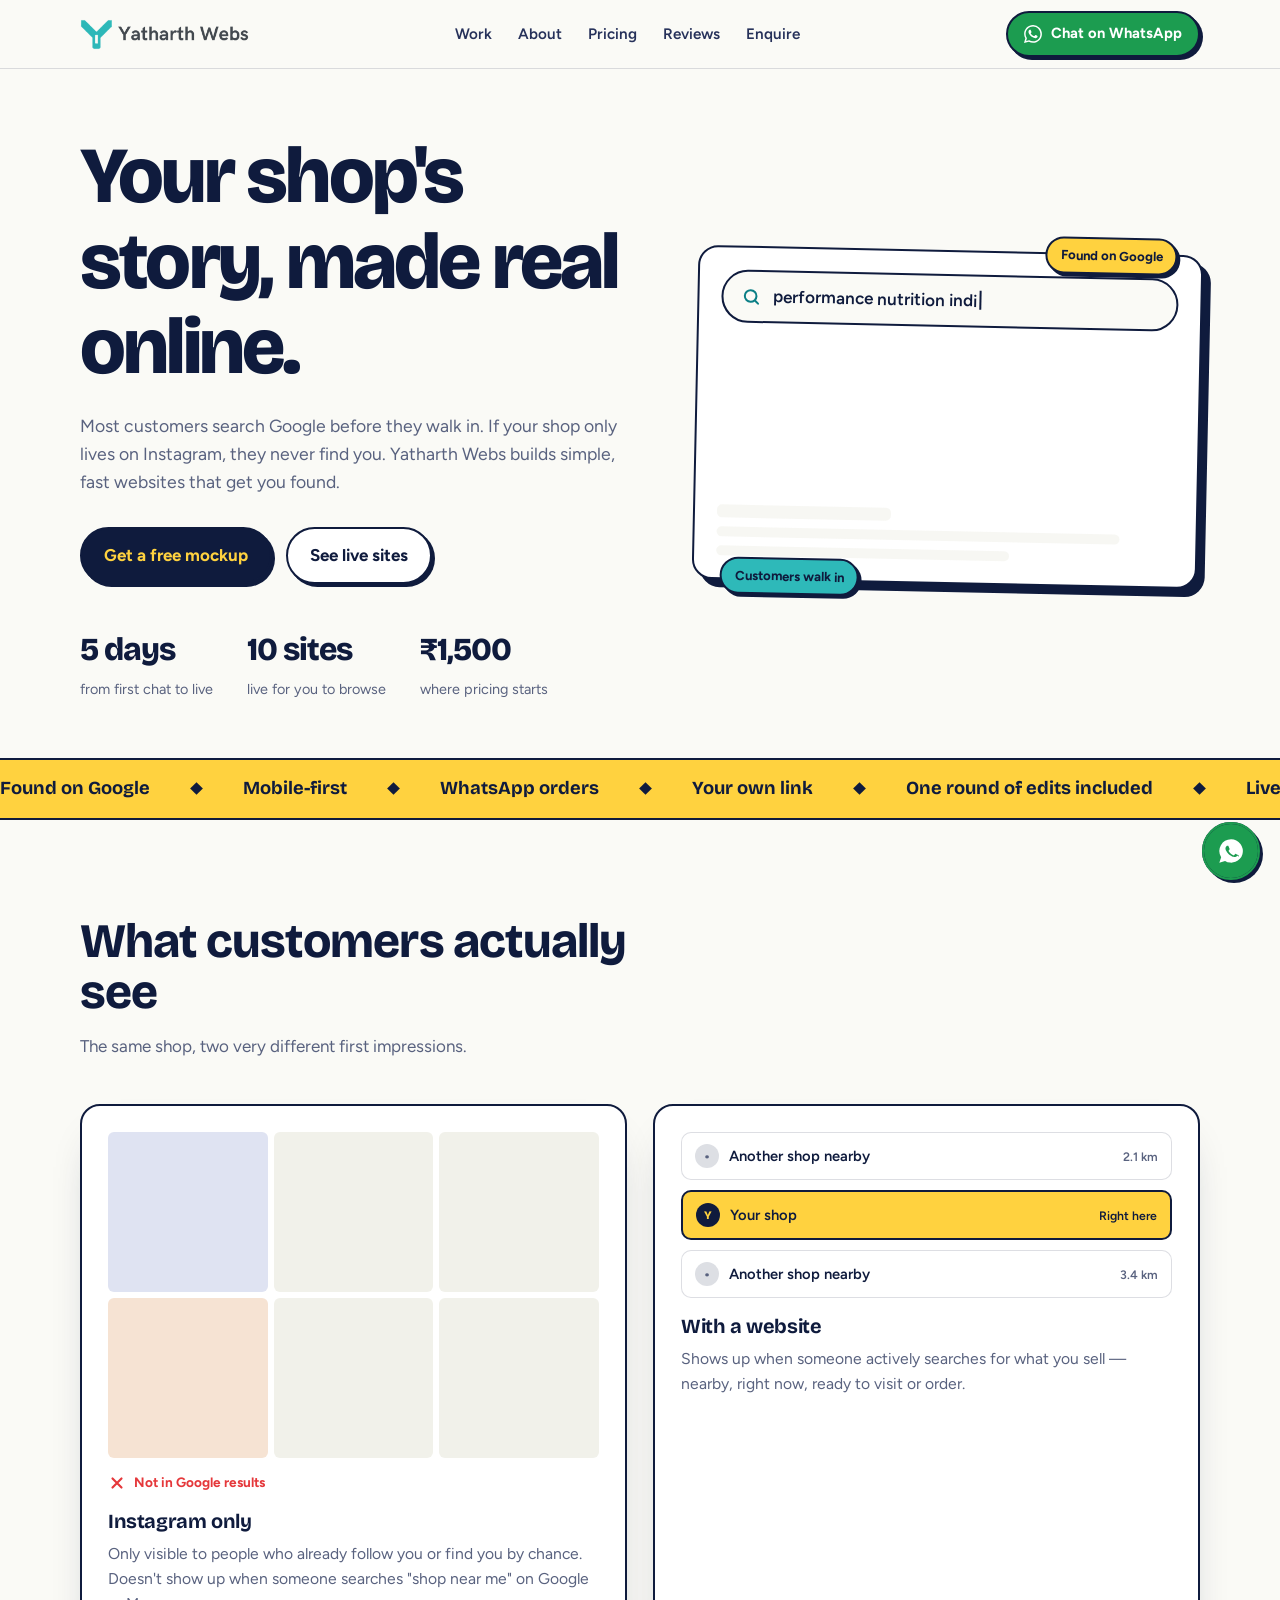
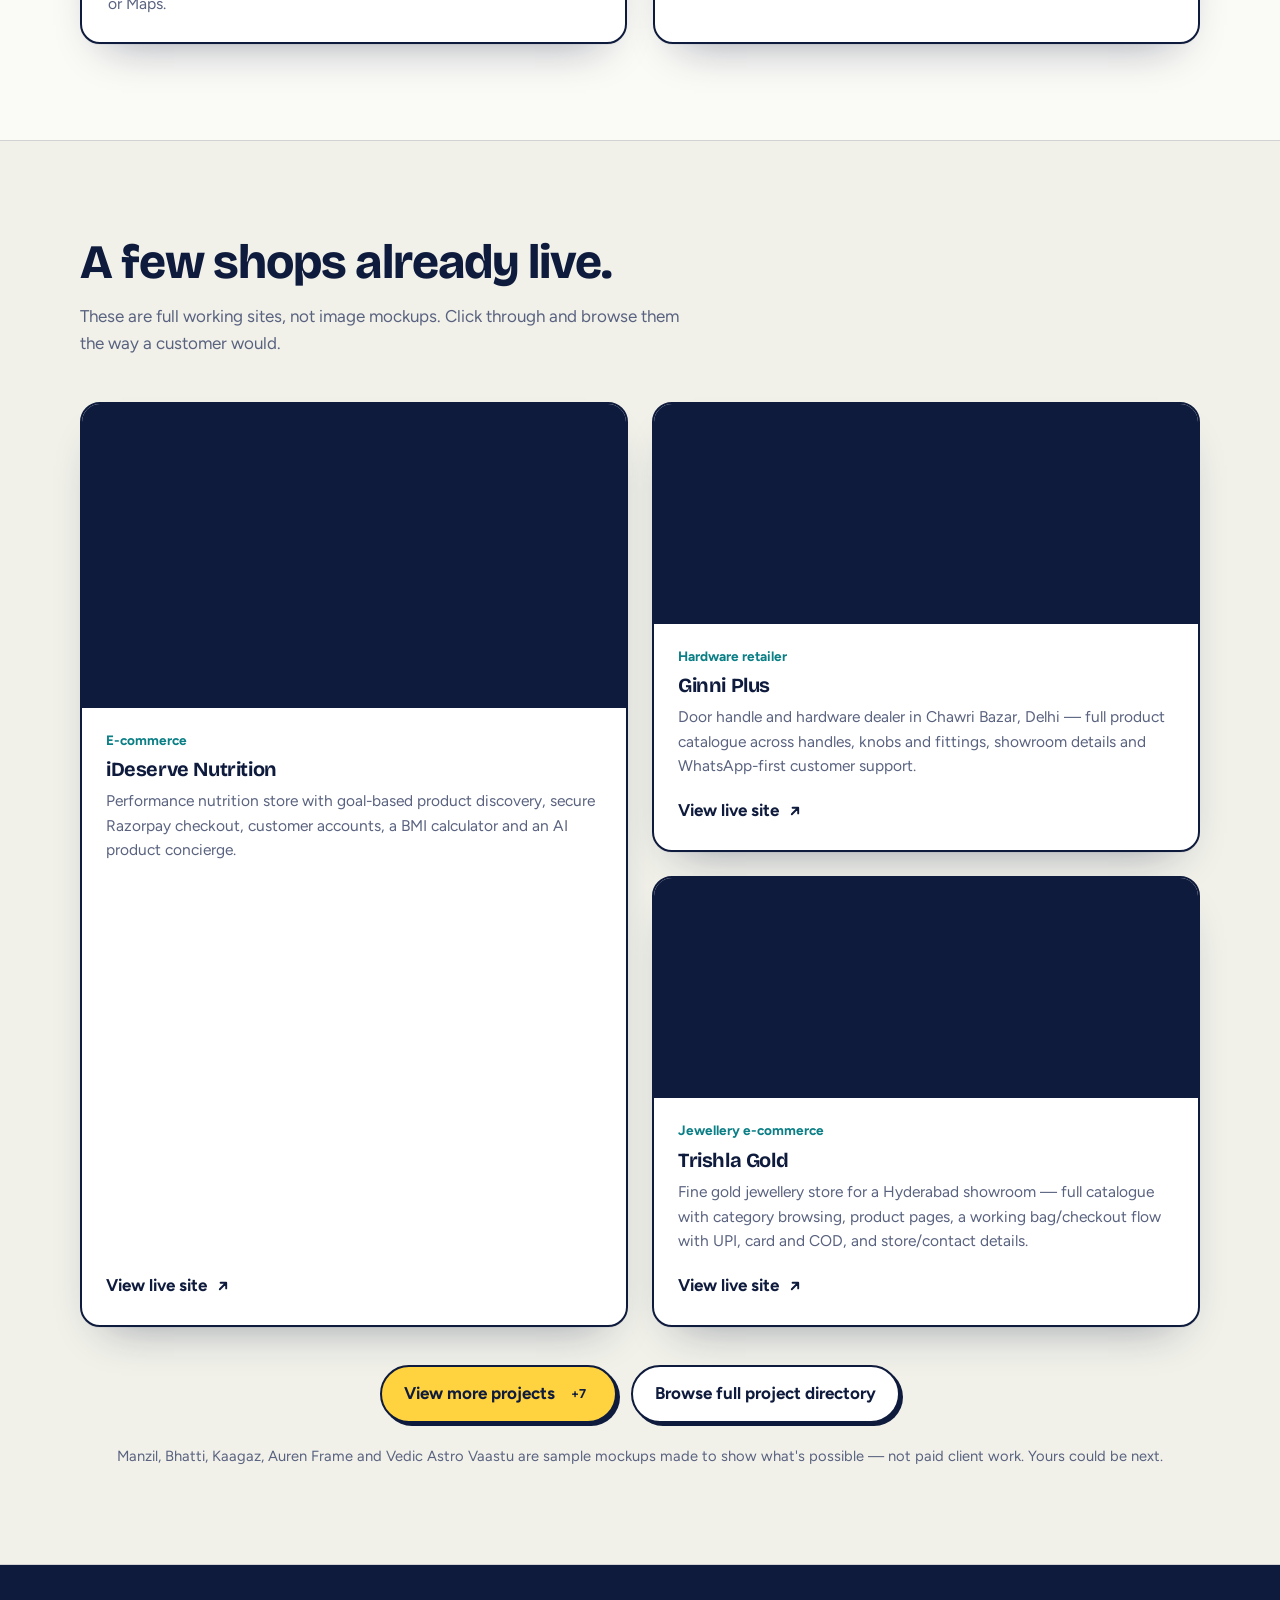
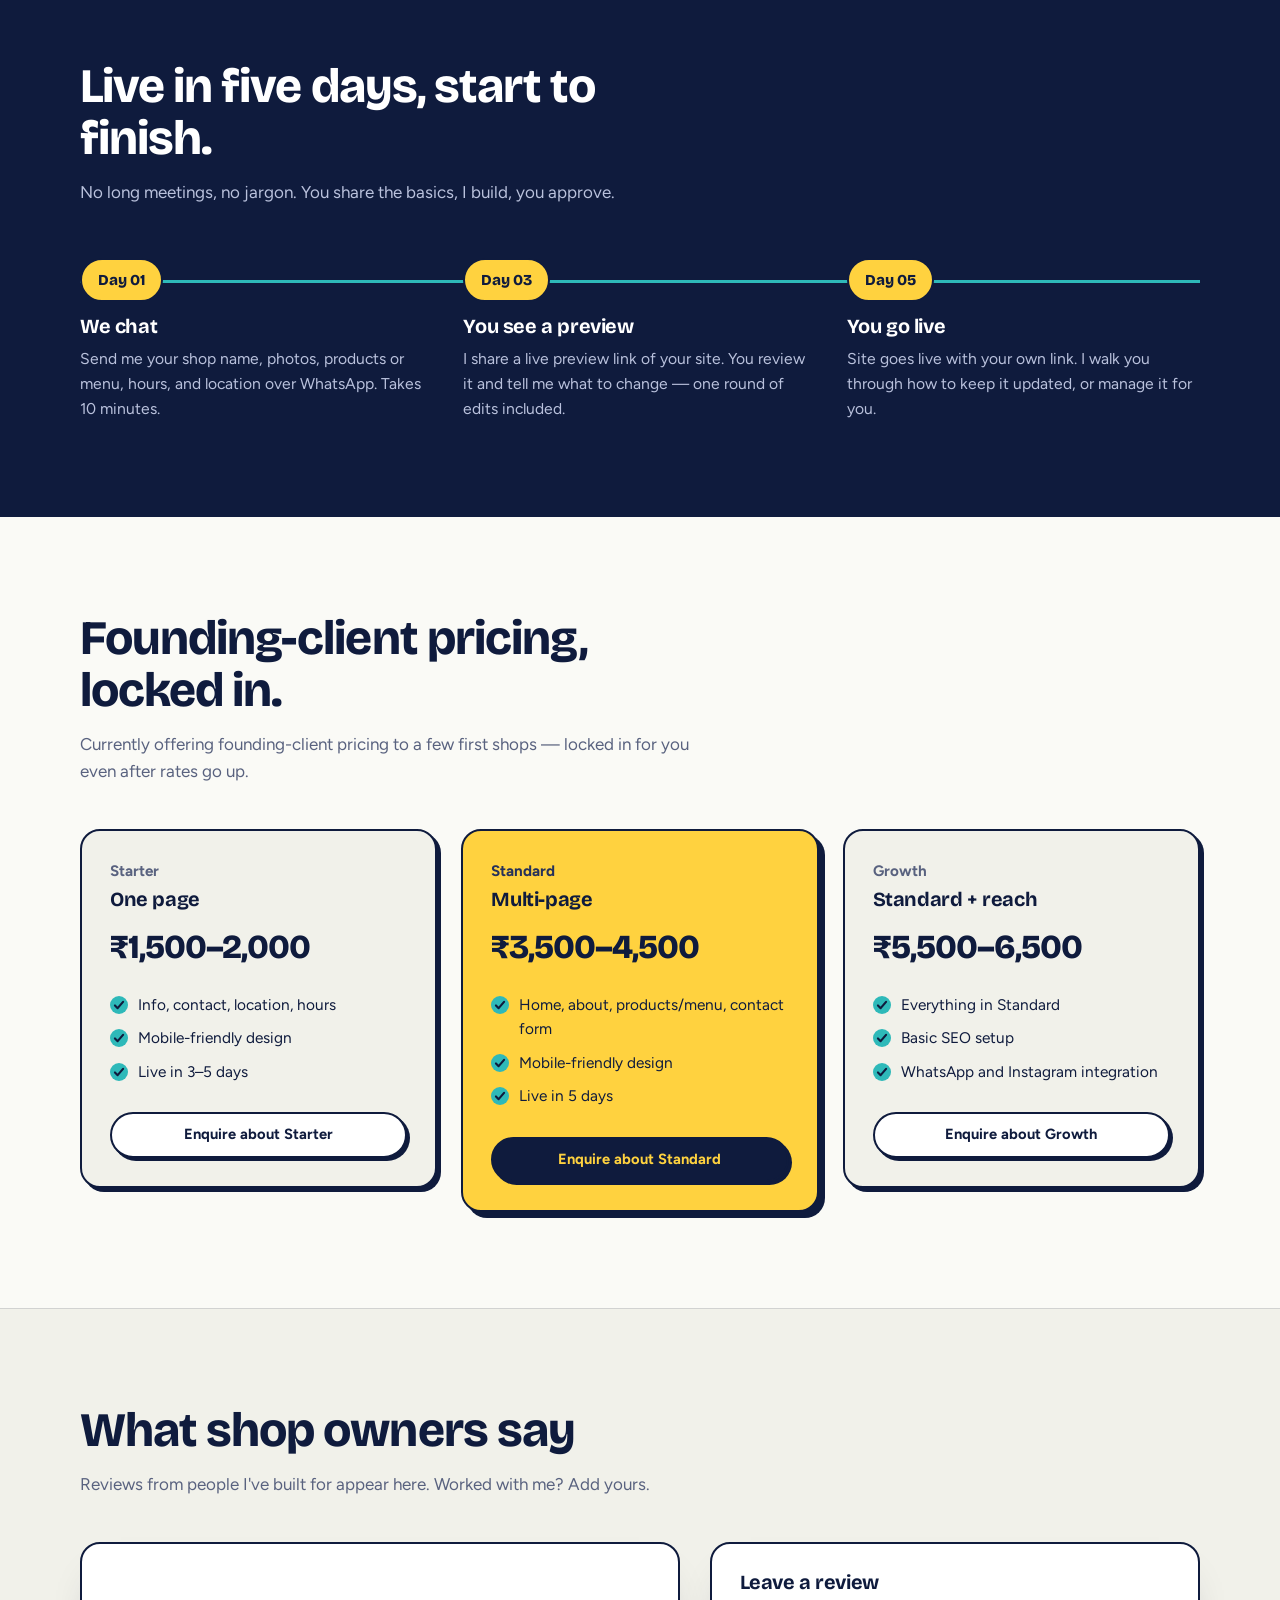
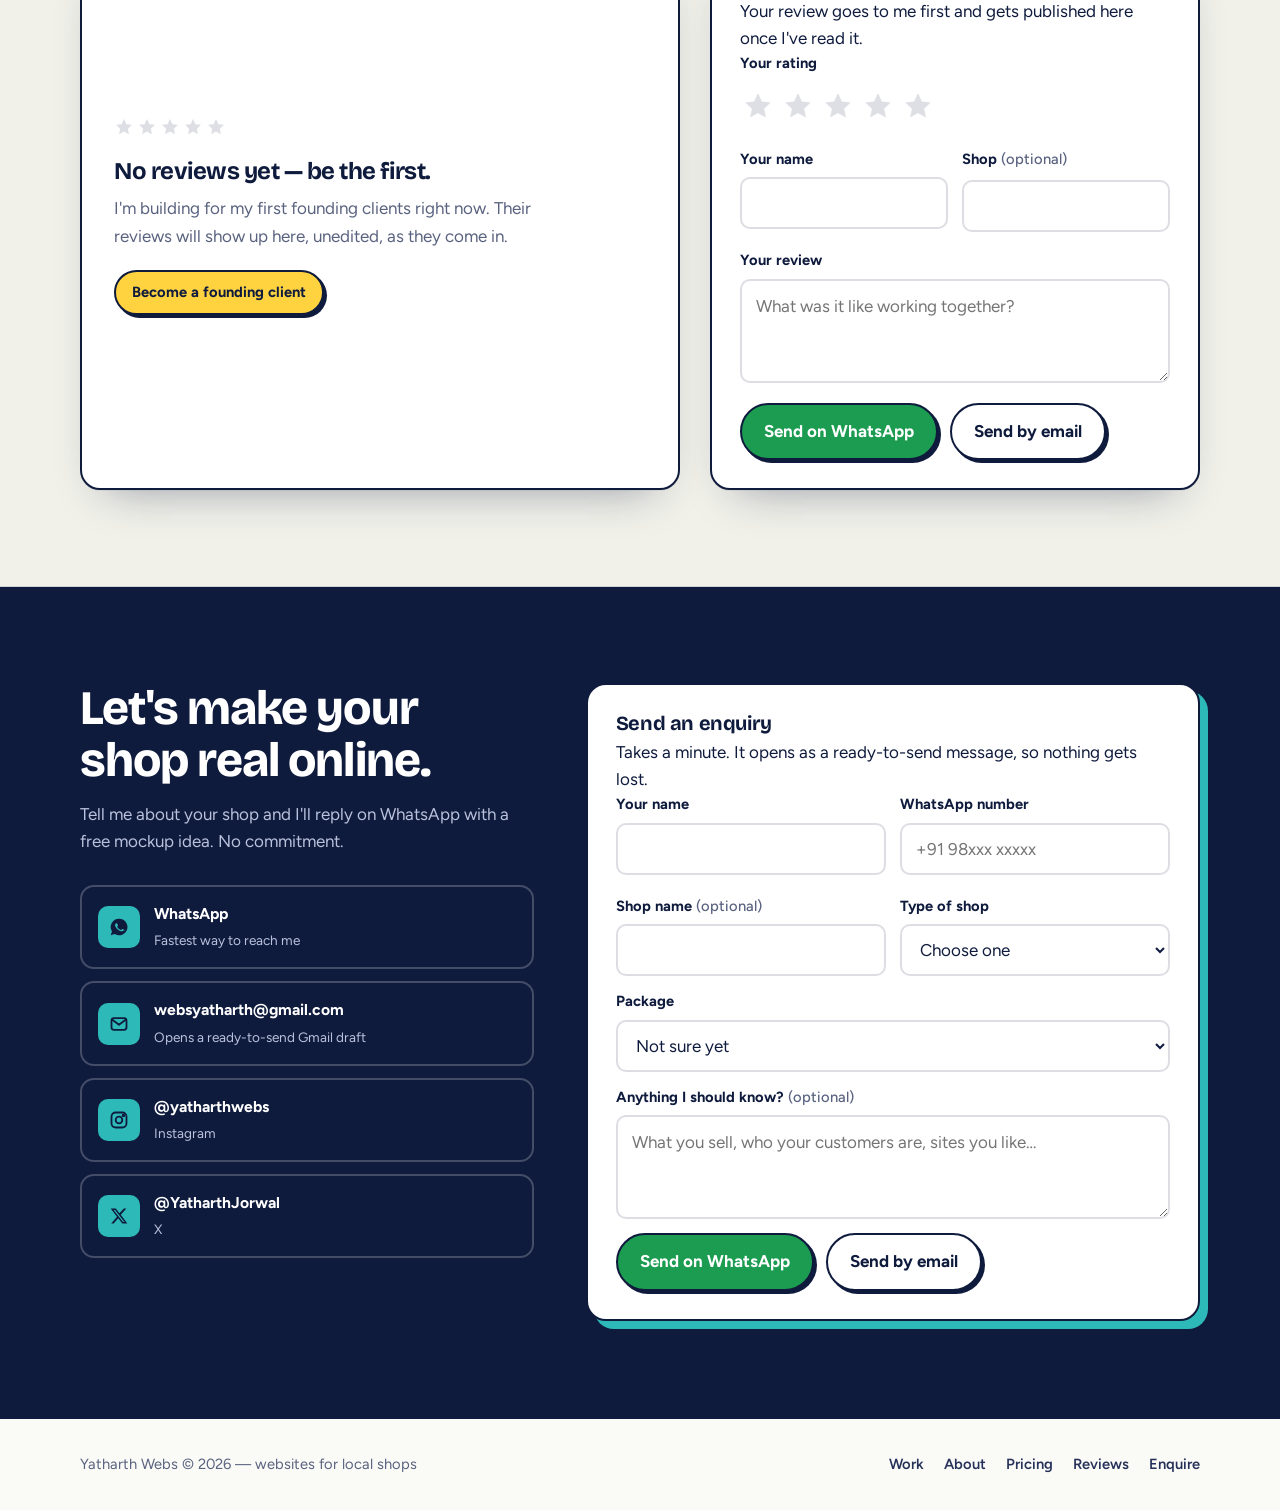
==== commit 0b0793ed: "Add files via upload" ====
--- a/index.html
+++ b/index.html
@@ -53,7 +53,7 @@
       </div>
       <div class="stats">
         <div class="stat"><b><span data-count="5">5</span> days</b><span>from first chat to live</span></div>
-        <div class="stat"><b><span data-count="5">5</span> sites</b><span>live for you to browse</span></div>
+        <div class="stat"><b><span id="siteCount" data-count="10">10</span> sites</b><span>live for you to browse</span></div>
         <div class="stat"><b>₹<span data-count="1500">1,500</span></b><span>where pricing starts</span></div>
       </div>
     </div>
@@ -115,7 +115,7 @@
       <button class="btn y" id="moreBtn" aria-haspopup="dialog">View more projects <b id="moreCount">+5</b></button>
       <a class="btn" href="projects.html">Browse full project directory</a>
     </div>
-    <p class="note">Manzil, Bhatti, Kaagaz and Auren Frame are sample mockups made to show what's possible — not paid client work. Yours could be next.</p>
+    <p class="note">Manzil, Bhatti, Kaagaz, Auren Frame and Vedic Astro Vaastu are sample mockups made to show what's possible — not paid client work. Yours could be next.</p>
   </div>
 </section>
 
@@ -366,6 +366,9 @@
   };
   requestAnimationFrame(step);
 }
+/* site count follows assets/projects.js, so it never goes stale */
+$('#siteCount').dataset.count = PROJECTS.length;
+$('#siteCount').textContent = PROJECTS.length;
 $$('[data-count]').forEach(countUp);
 
 /* project cards */
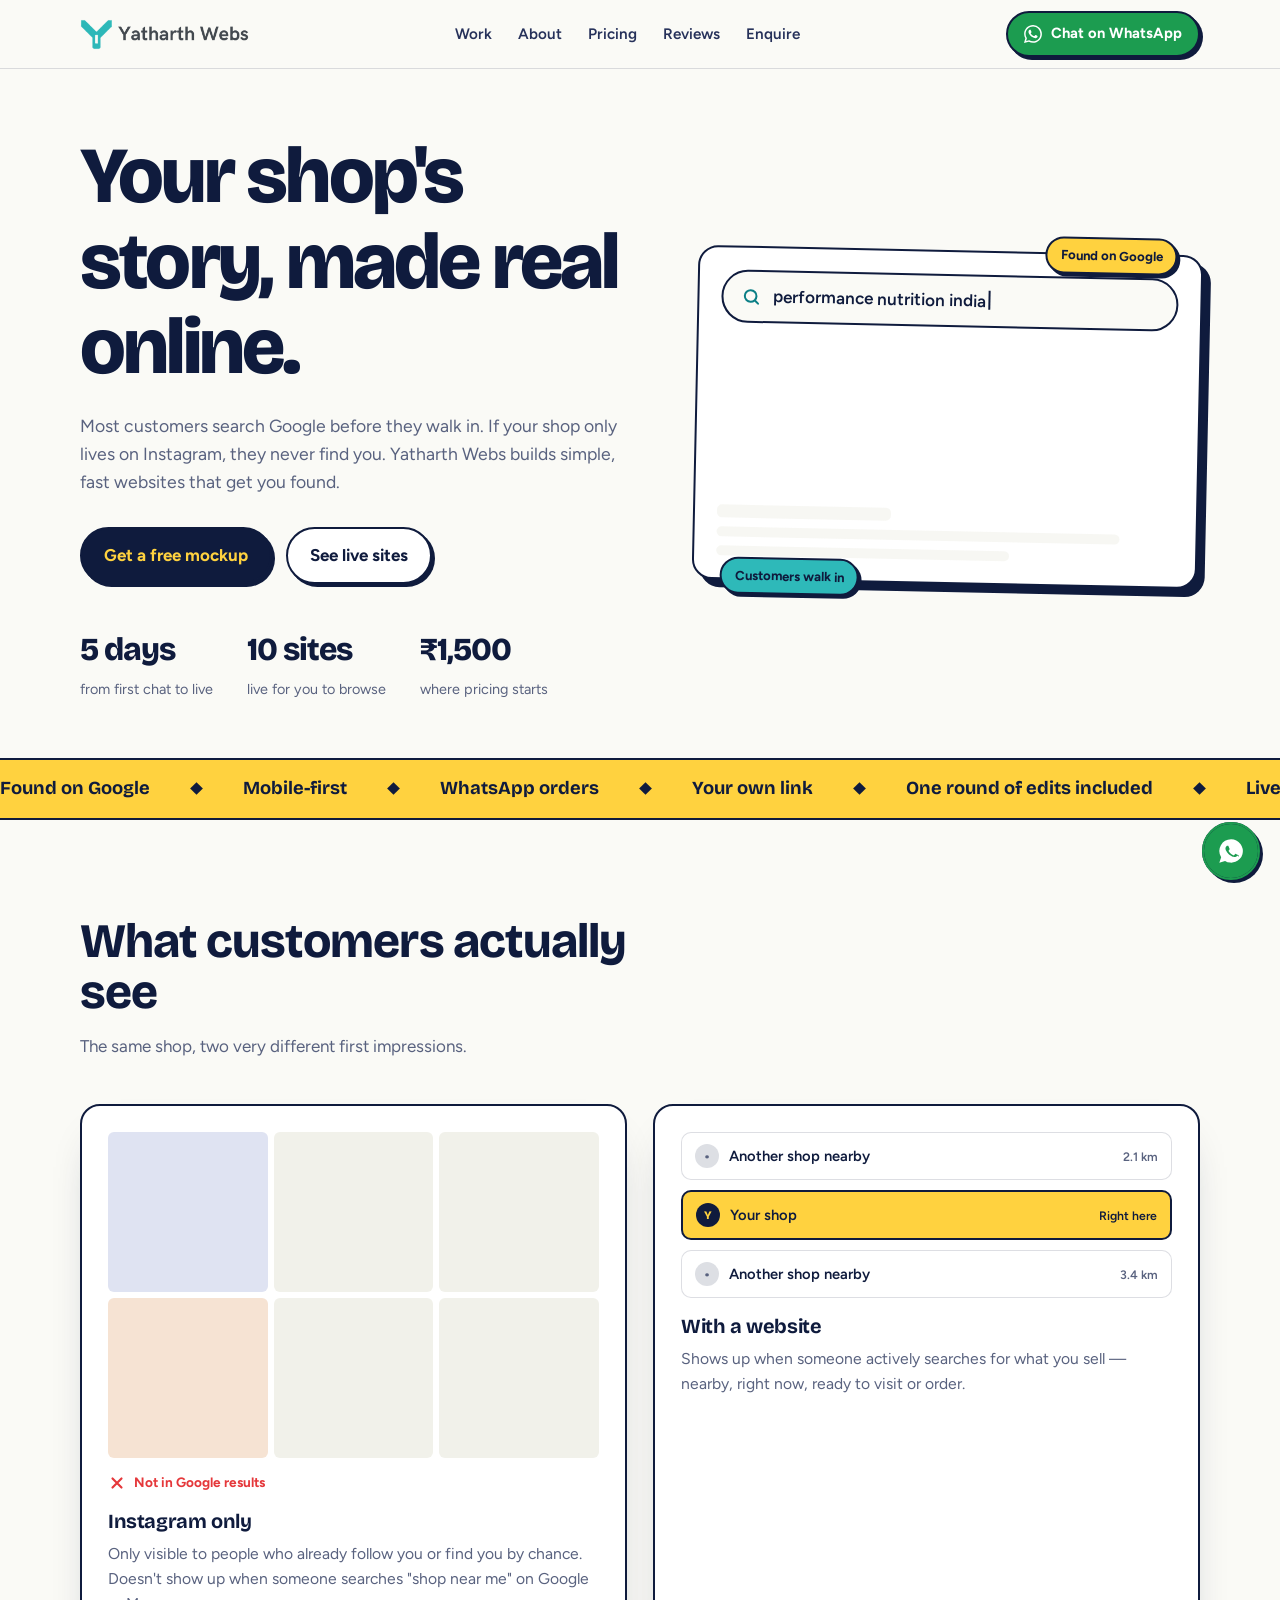
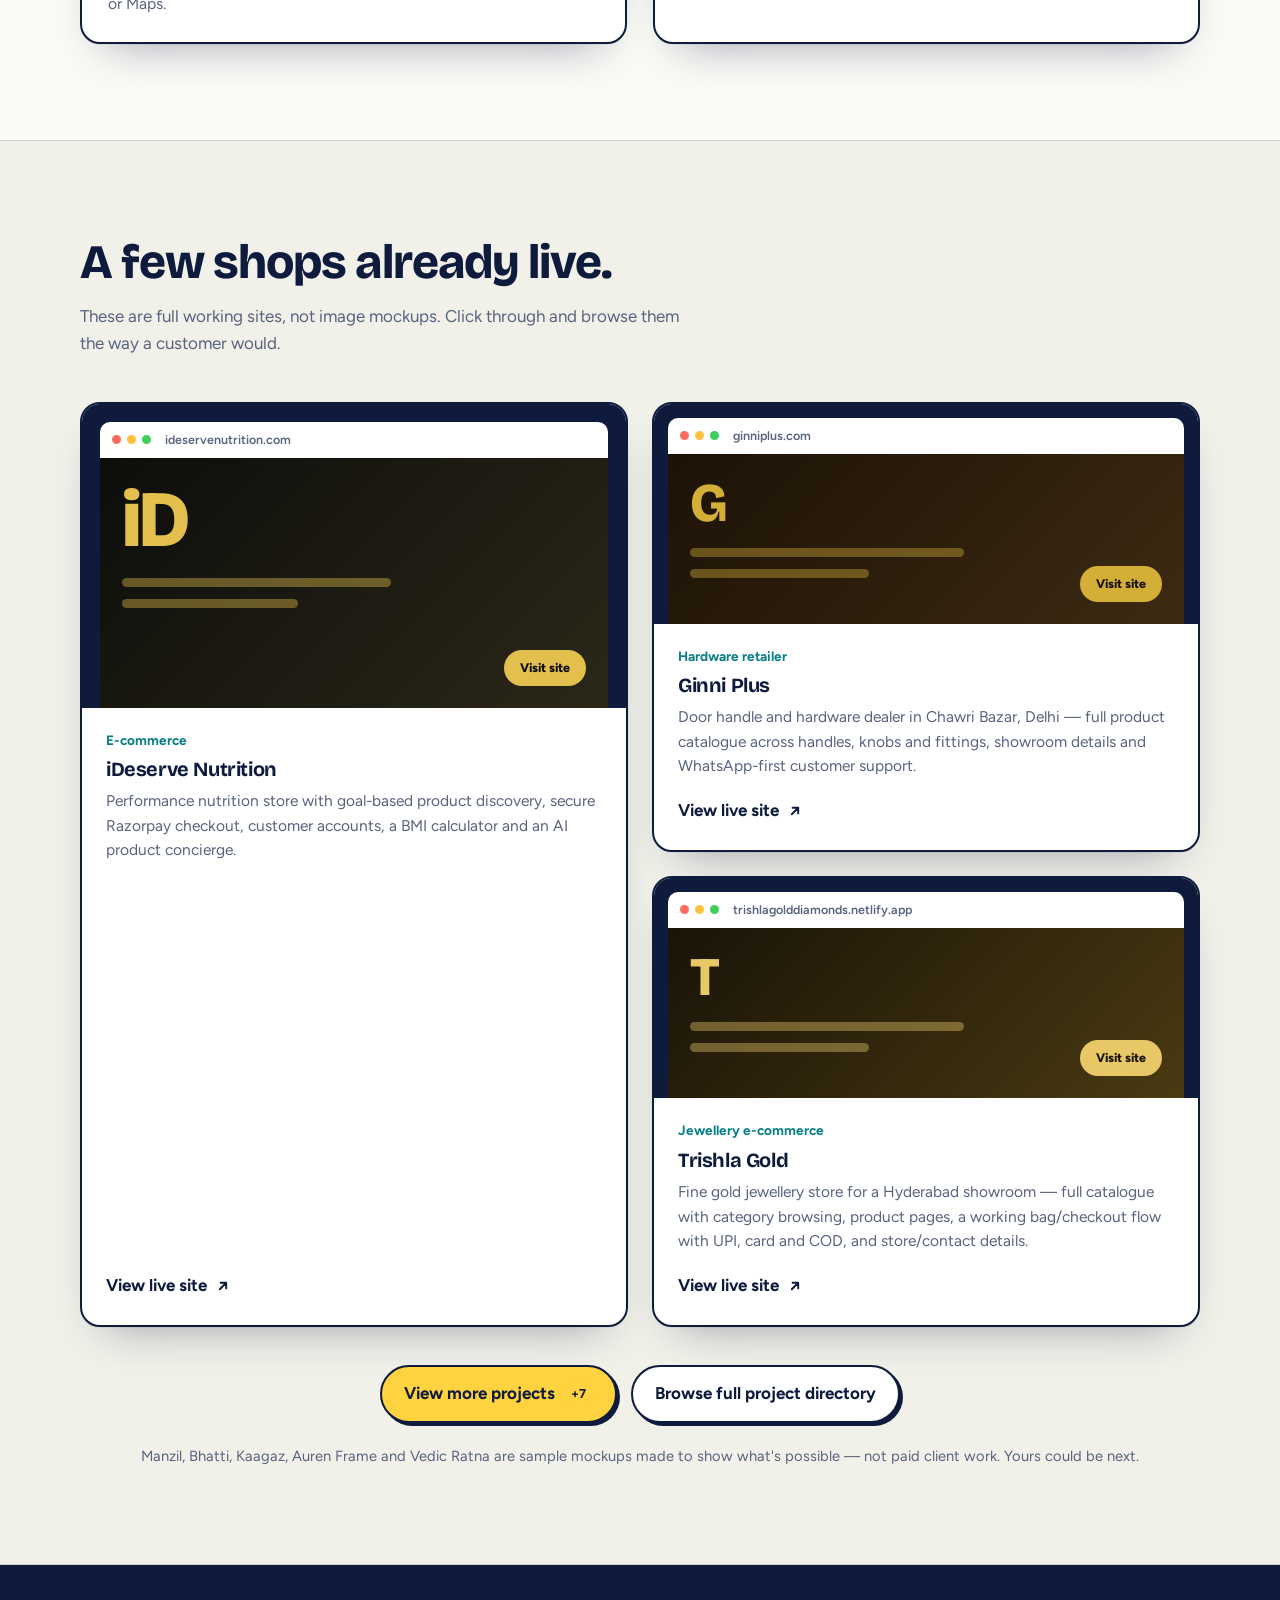
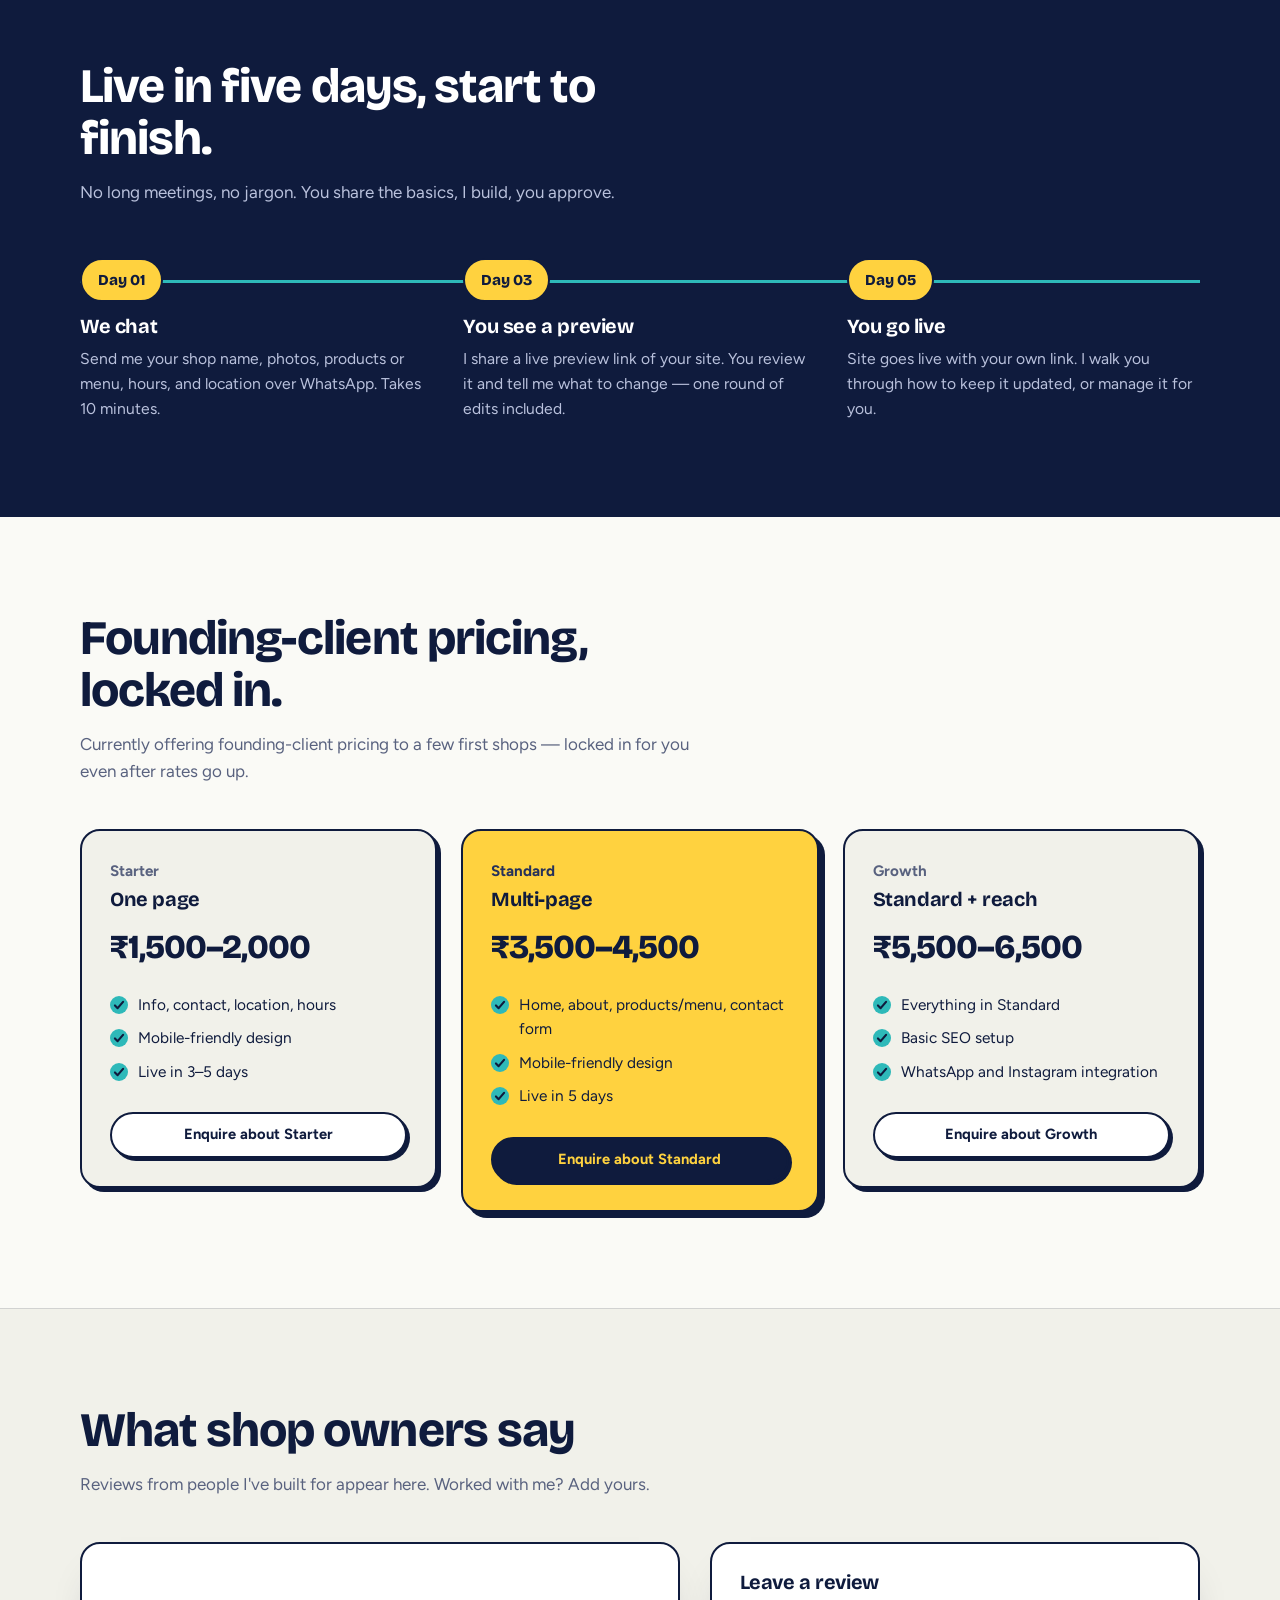
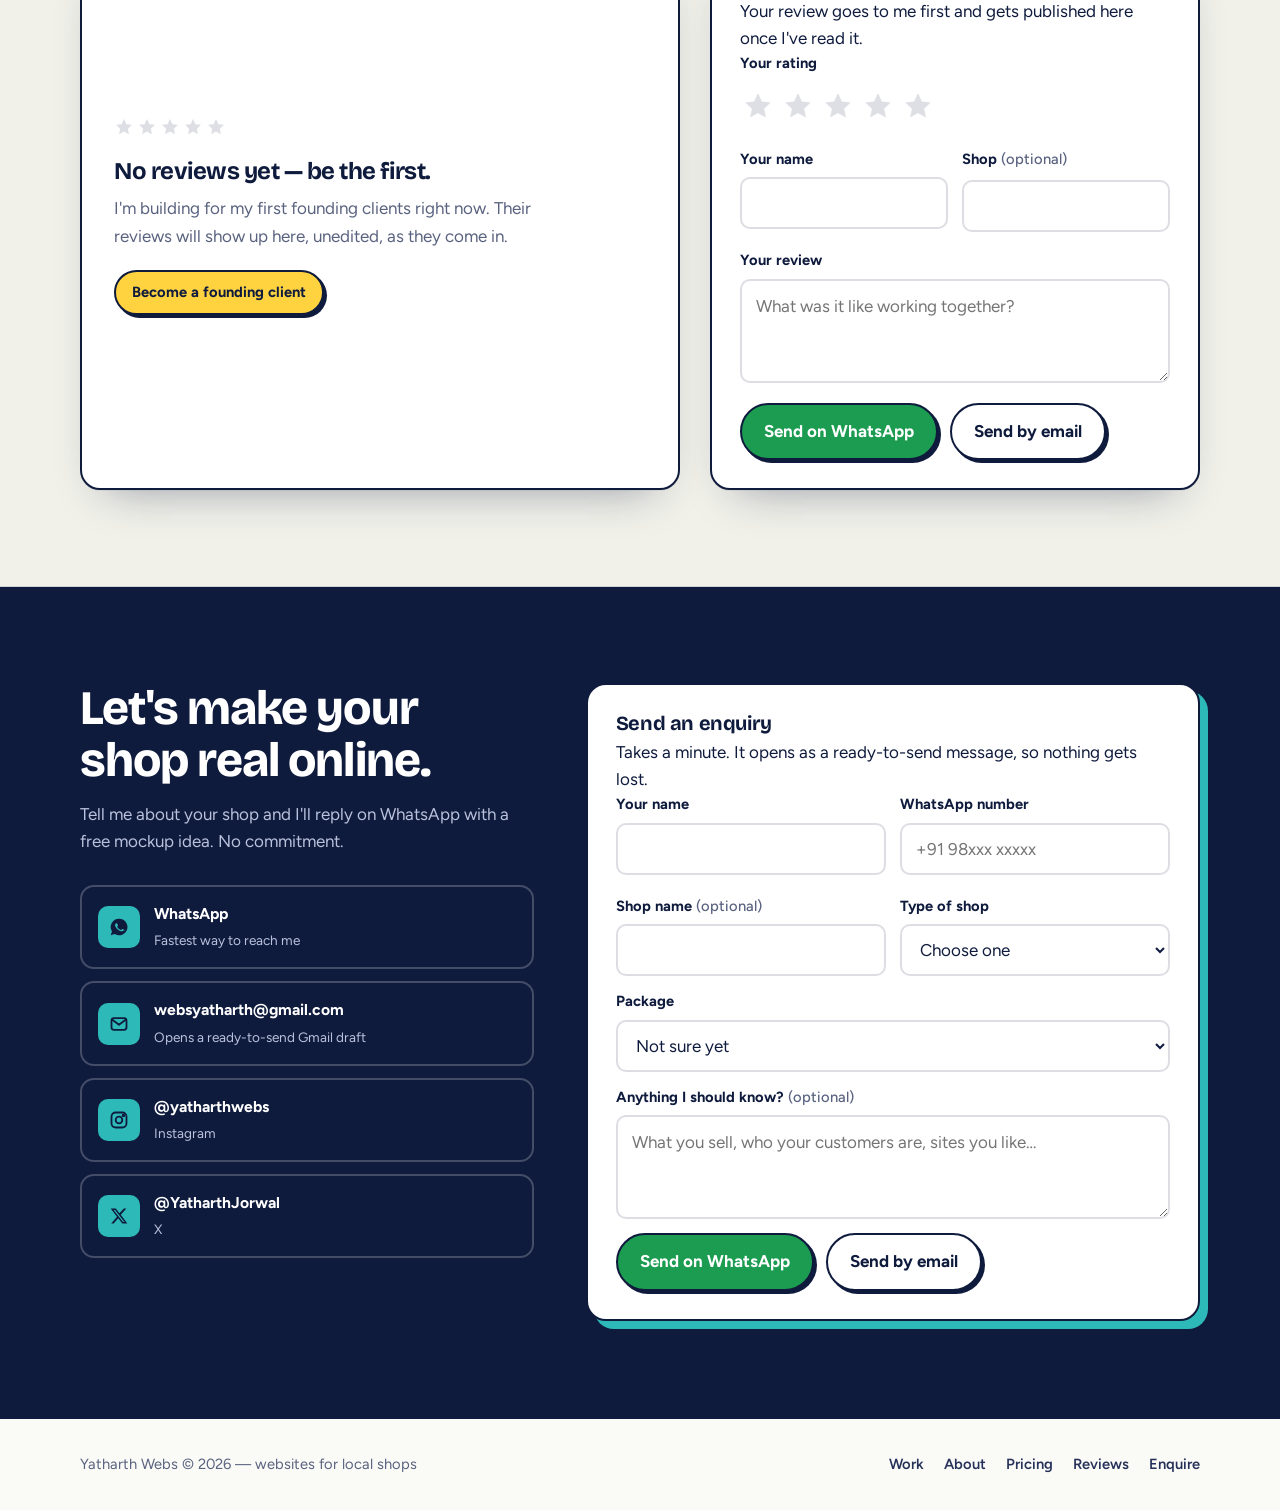
==== commit 4c5d95f9: "Add files via upload" ====
--- a/index.html
+++ b/index.html
@@ -115,7 +115,7 @@
       <button class="btn y" id="moreBtn" aria-haspopup="dialog">View more projects <b id="moreCount">+5</b></button>
       <a class="btn" href="projects.html">Browse full project directory</a>
     </div>
-    <p class="note">Manzil, Bhatti, Kaagaz, Auren Frame and Vedic Astro Vaastu are sample mockups made to show what's possible — not paid client work. Yours could be next.</p>
+    <p class="note">Manzil, Bhatti, Kaagaz, Auren Frame and Vedic Ratna are sample mockups made to show what's possible — not paid client work. Yours could be next.</p>
   </div>
 </section>
 
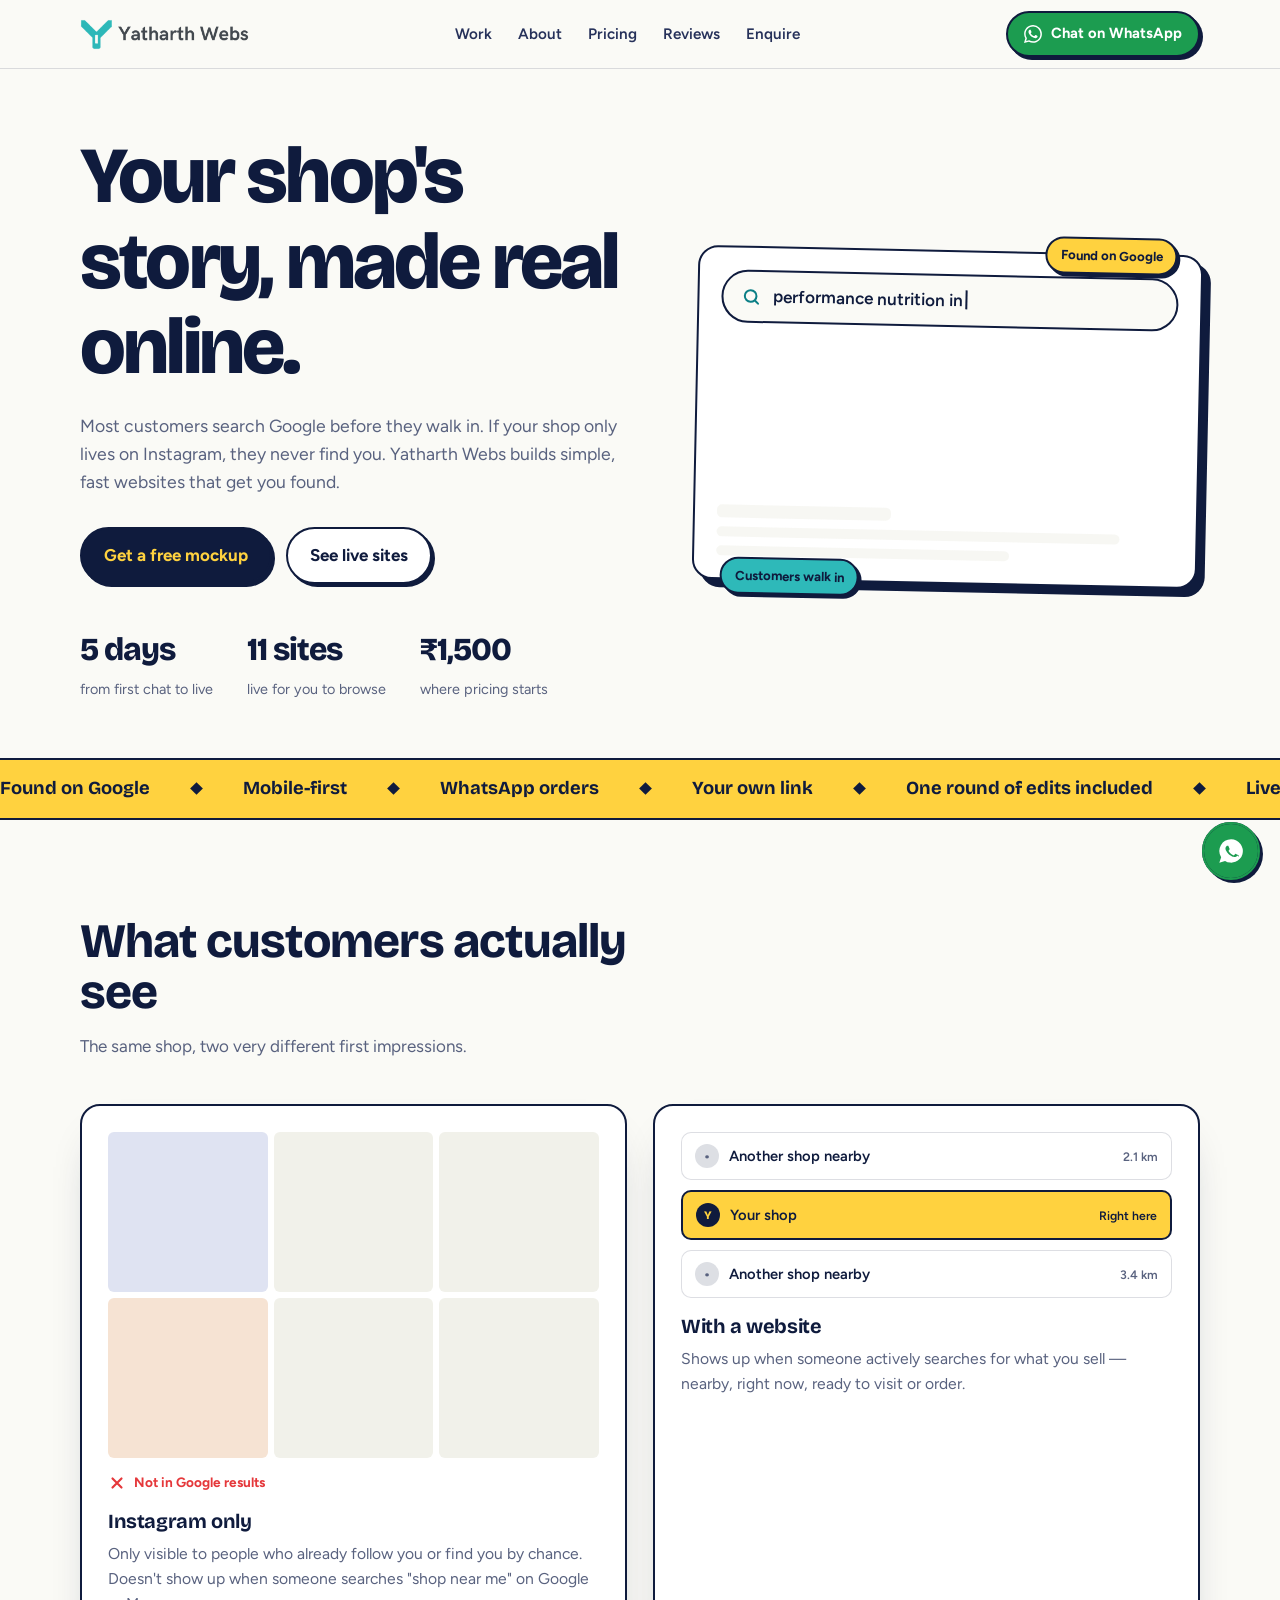
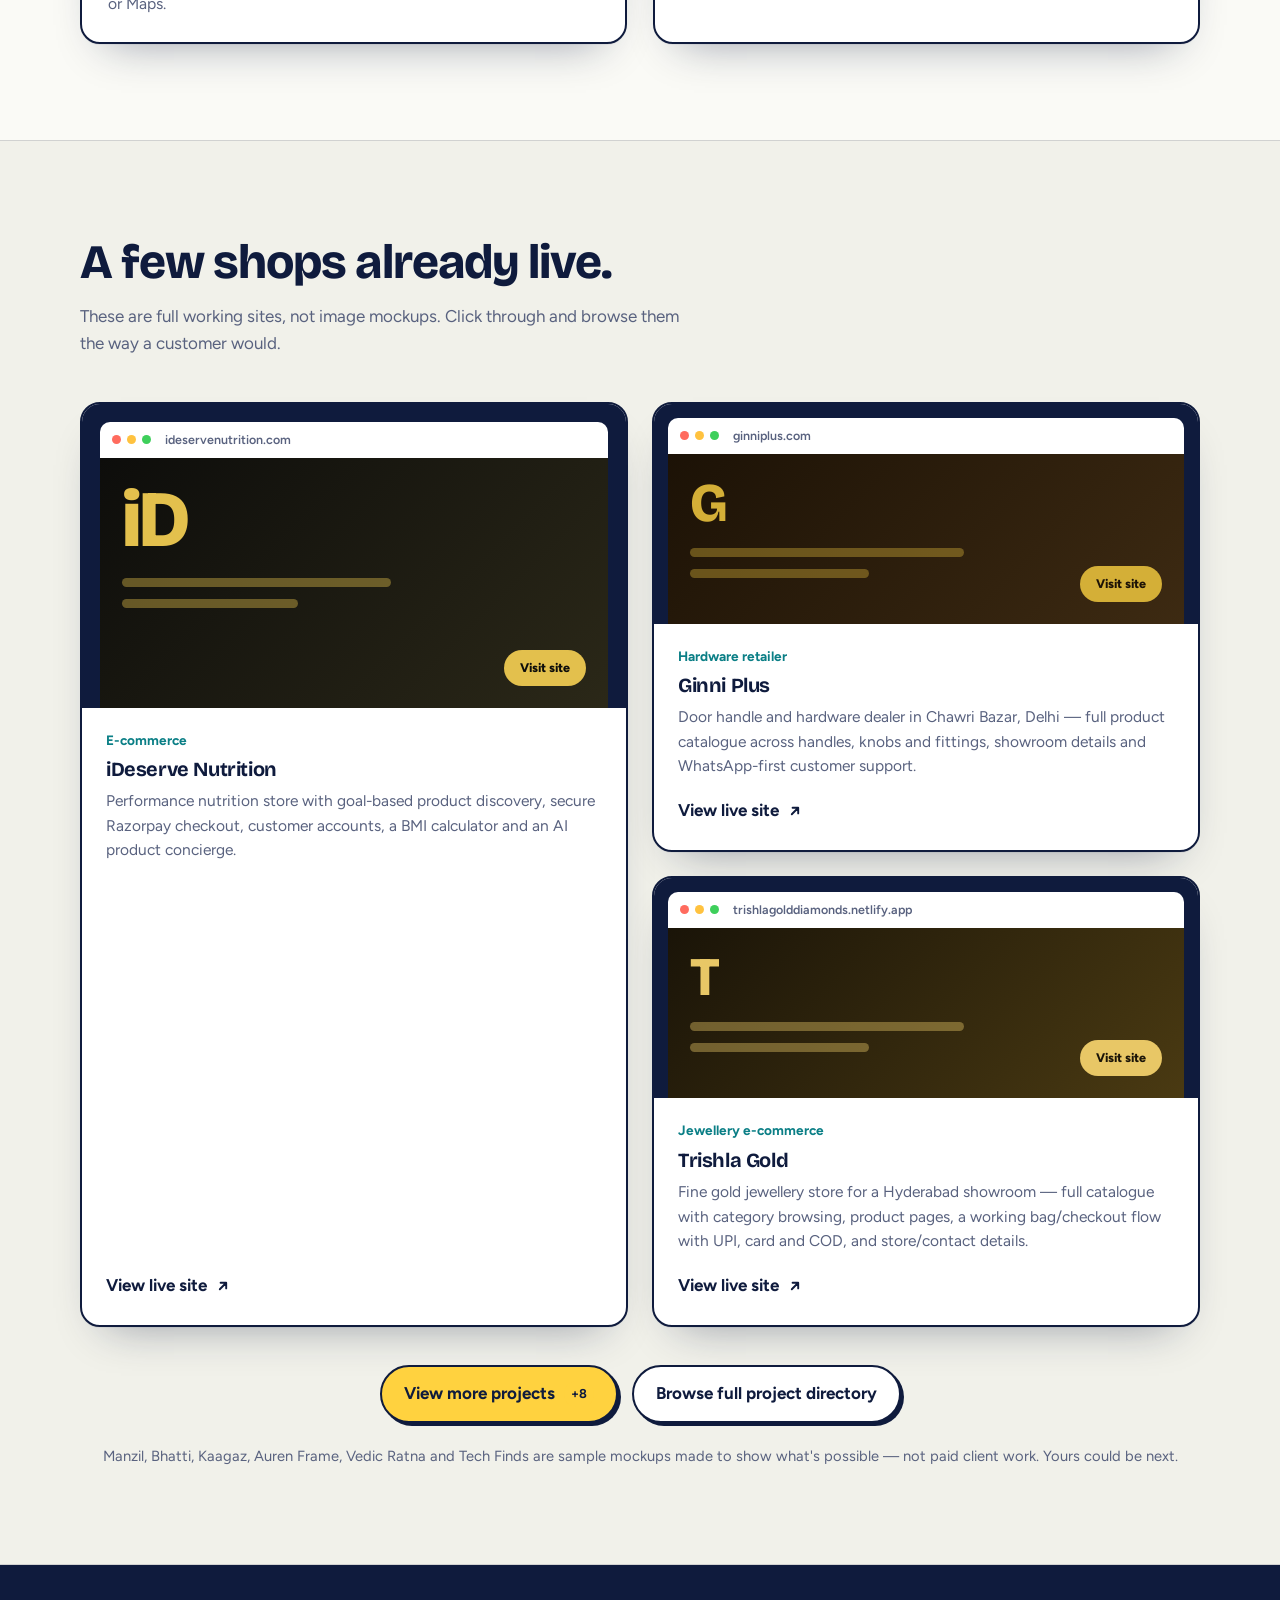
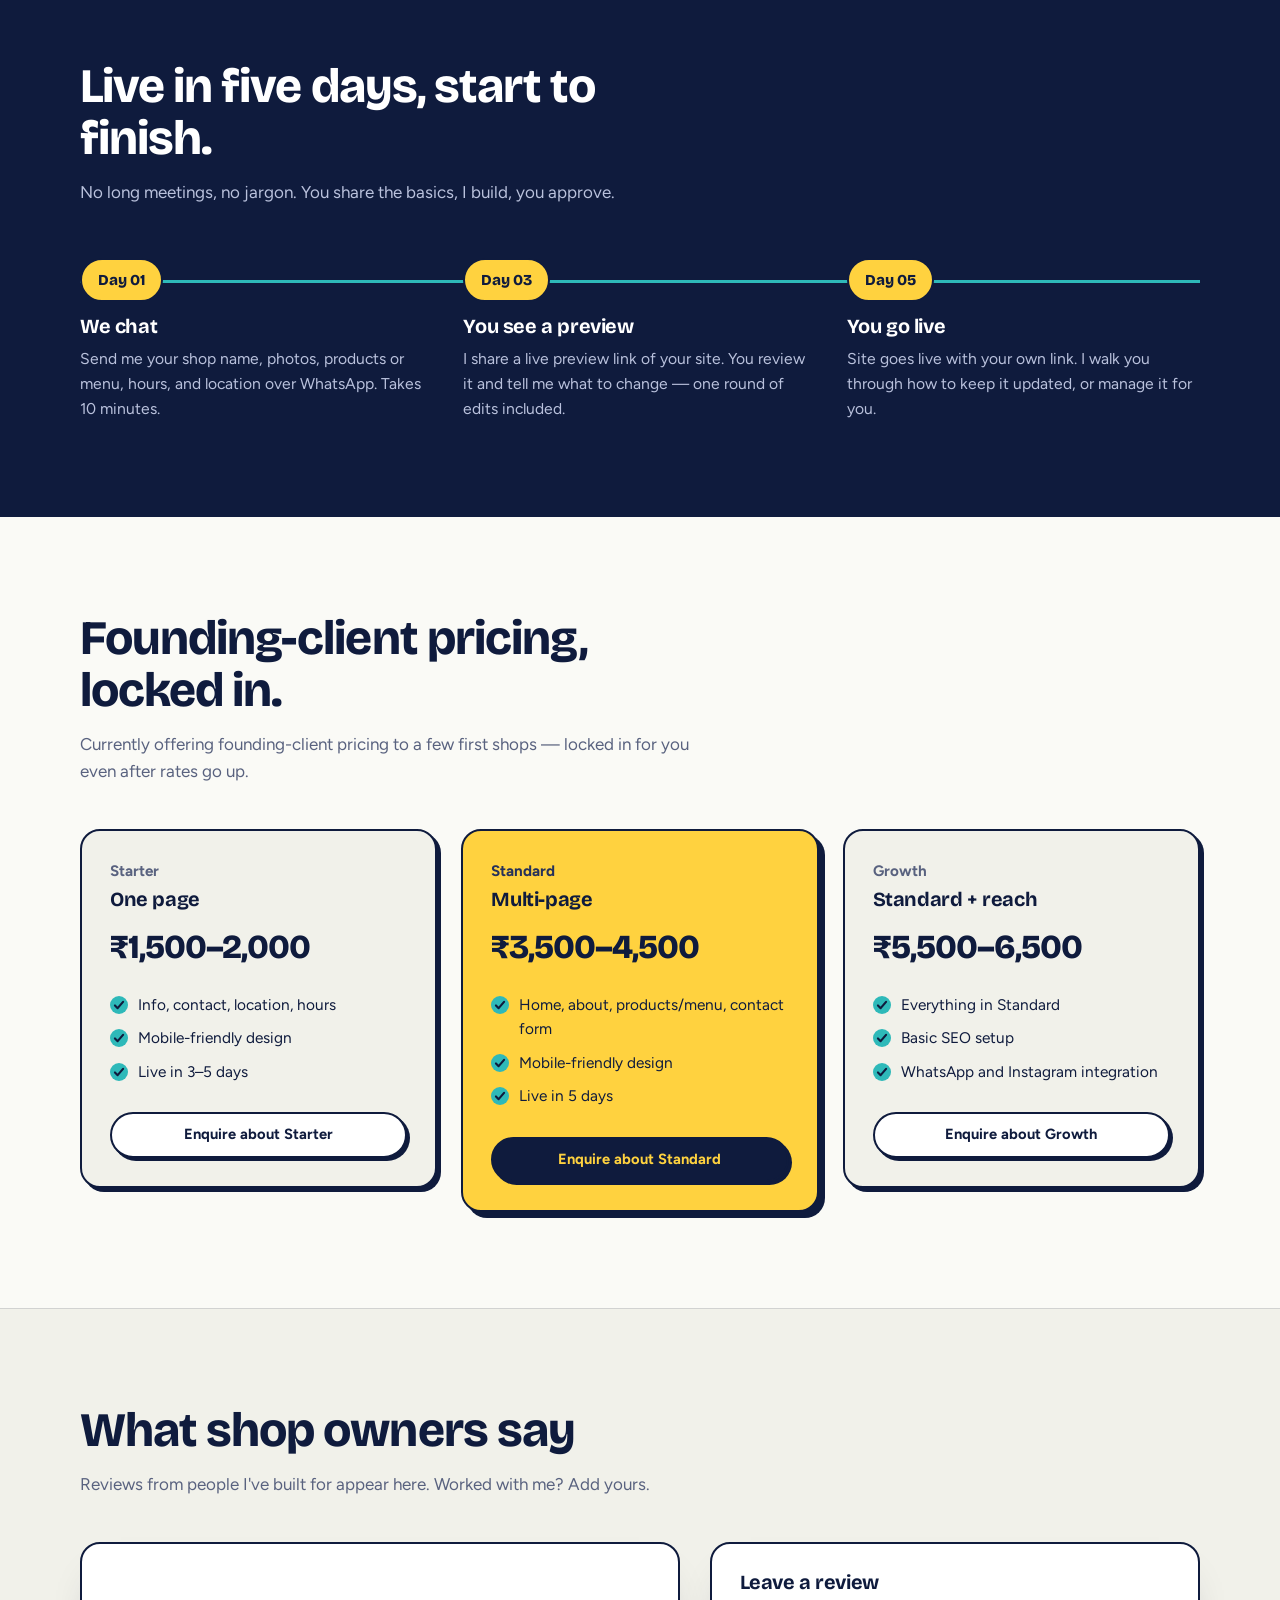
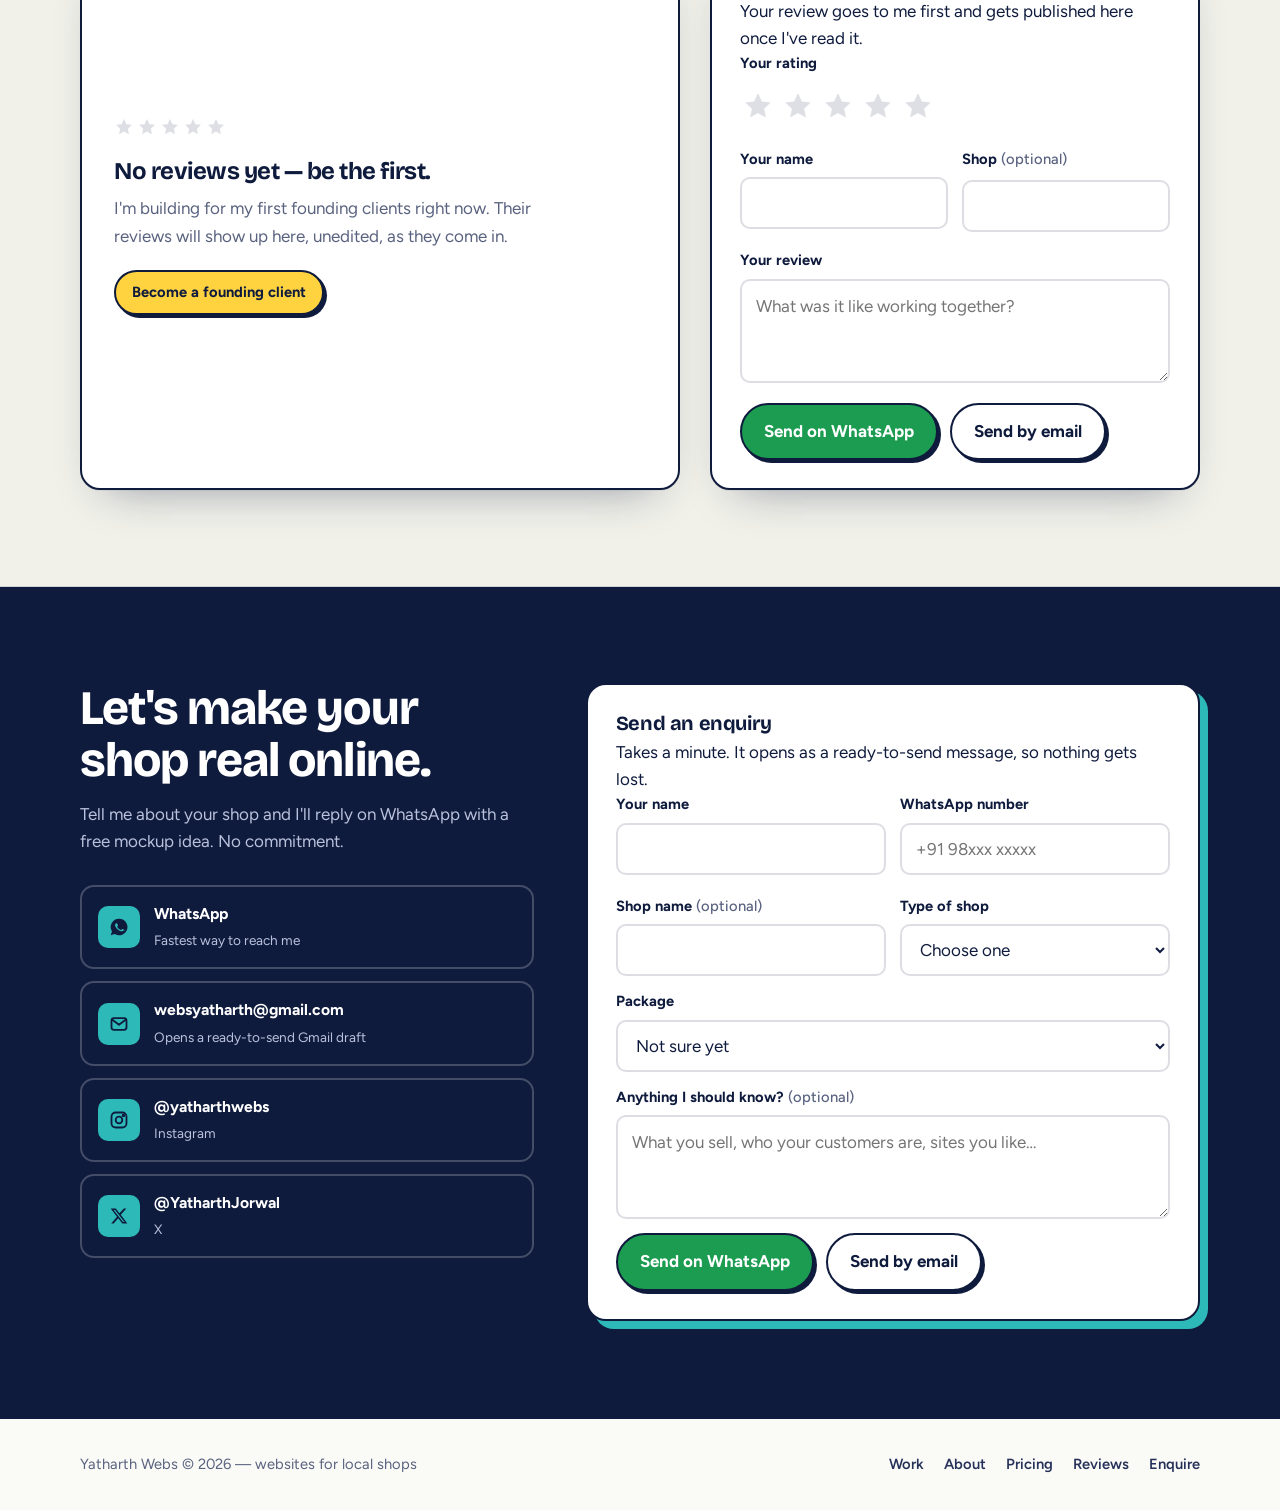
==== commit eeea0c89: "Add files via upload" ====
--- a/index.html
+++ b/index.html
@@ -53,7 +53,7 @@
       </div>
       <div class="stats">
         <div class="stat"><b><span data-count="5">5</span> days</b><span>from first chat to live</span></div>
-        <div class="stat"><b><span id="siteCount" data-count="10">10</span> sites</b><span>live for you to browse</span></div>
+        <div class="stat"><b><span id="siteCount" data-count="15">15</span> sites</b><span>live for you to browse</span></div>
         <div class="stat"><b>₹<span data-count="1500">1,500</span></b><span>where pricing starts</span></div>
       </div>
     </div>
@@ -112,10 +112,10 @@
     <p class="lead reveal">These are full working sites, not image mockups. Click through and browse them the way a customer would.</p>
     <div class="work-grid" id="workGrid"></div>
     <div class="more-row">
-      <button class="btn y" id="moreBtn" aria-haspopup="dialog">View more projects <b id="moreCount">+5</b></button>
+      <button class="btn y" id="moreBtn" aria-haspopup="dialog">View more projects <b id="moreCount">+12</b></button>
       <a class="btn" href="projects.html">Browse full project directory</a>
     </div>
-    <p class="note">Manzil, Bhatti, Kaagaz, Auren Frame and Vedic Ratna are sample mockups made to show what's possible — not paid client work. Yours could be next.</p>
+    <p class="note">Manzil, Bhatti, Kaagaz, Auren Frame, Vedic Ratna and Tech Finds are sample mockups made to show what's possible — not paid client work. Yours could be next.</p>
   </div>
 </section>
 
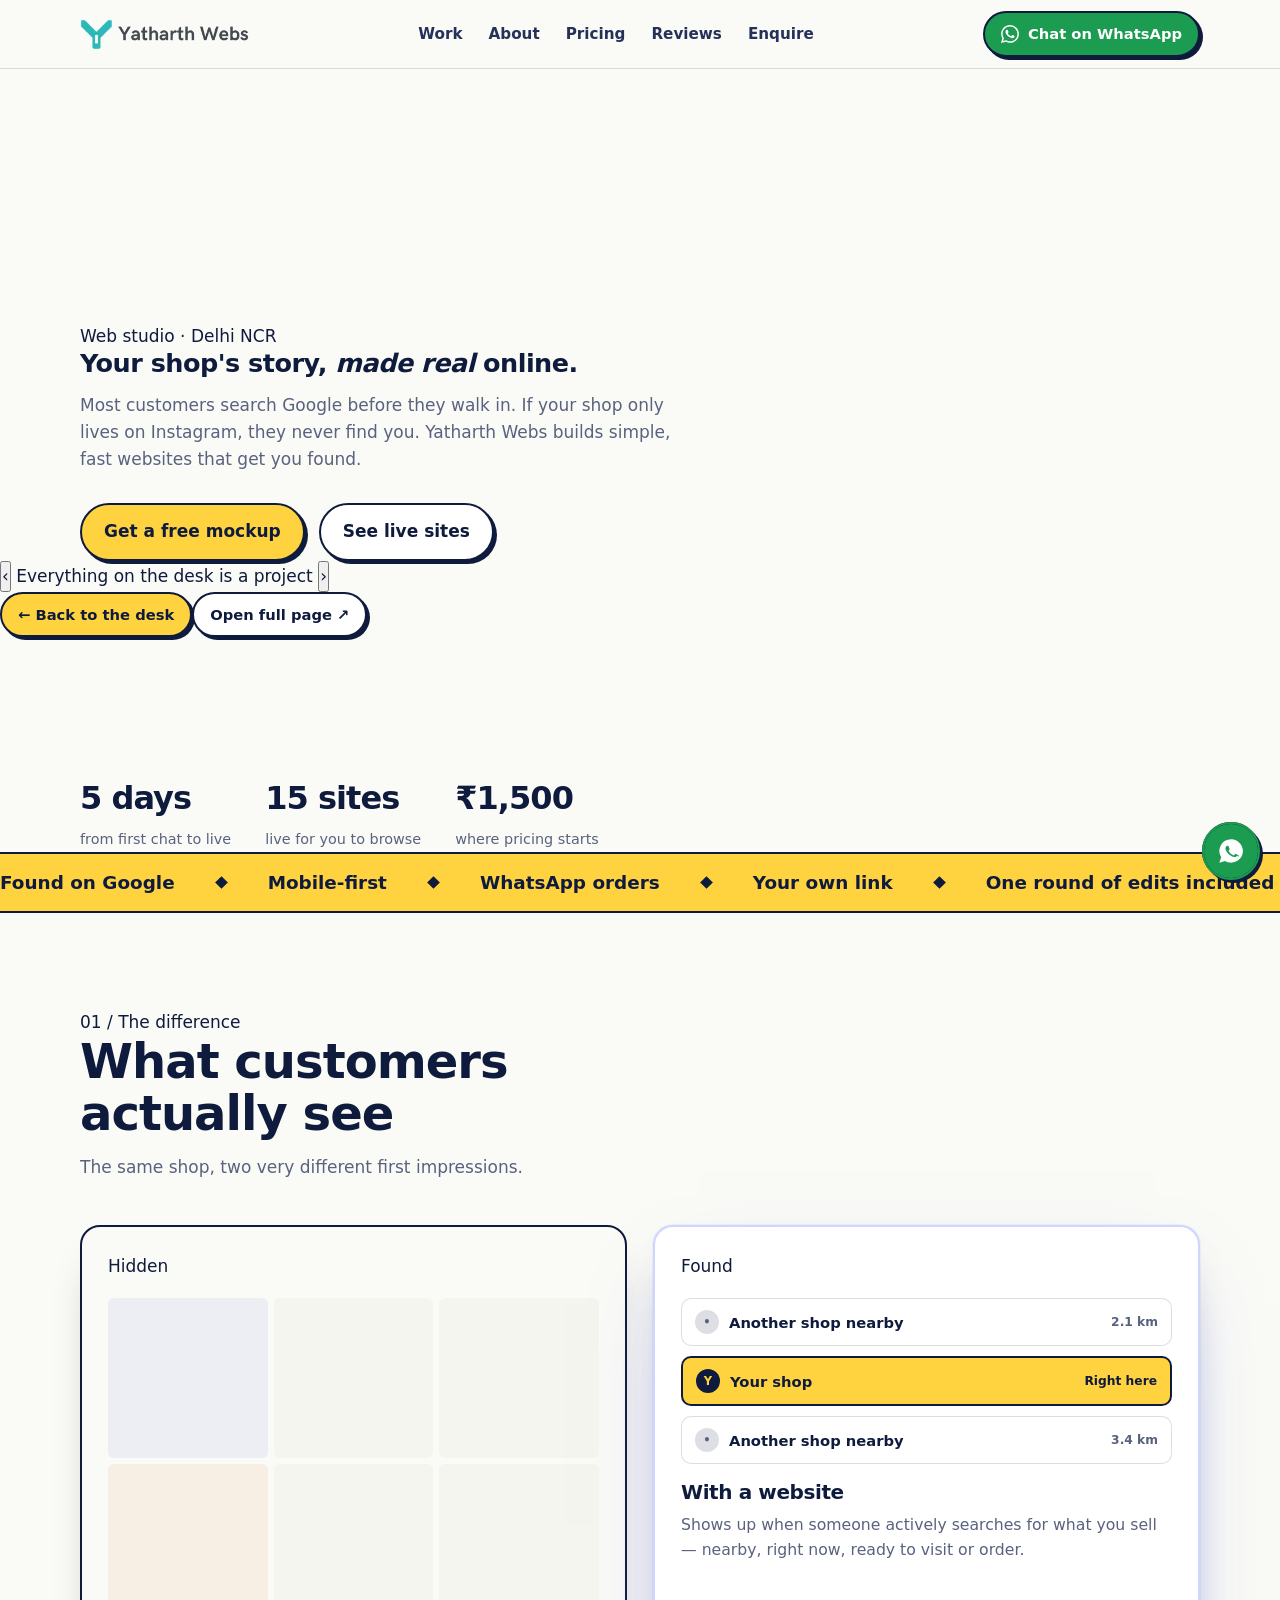
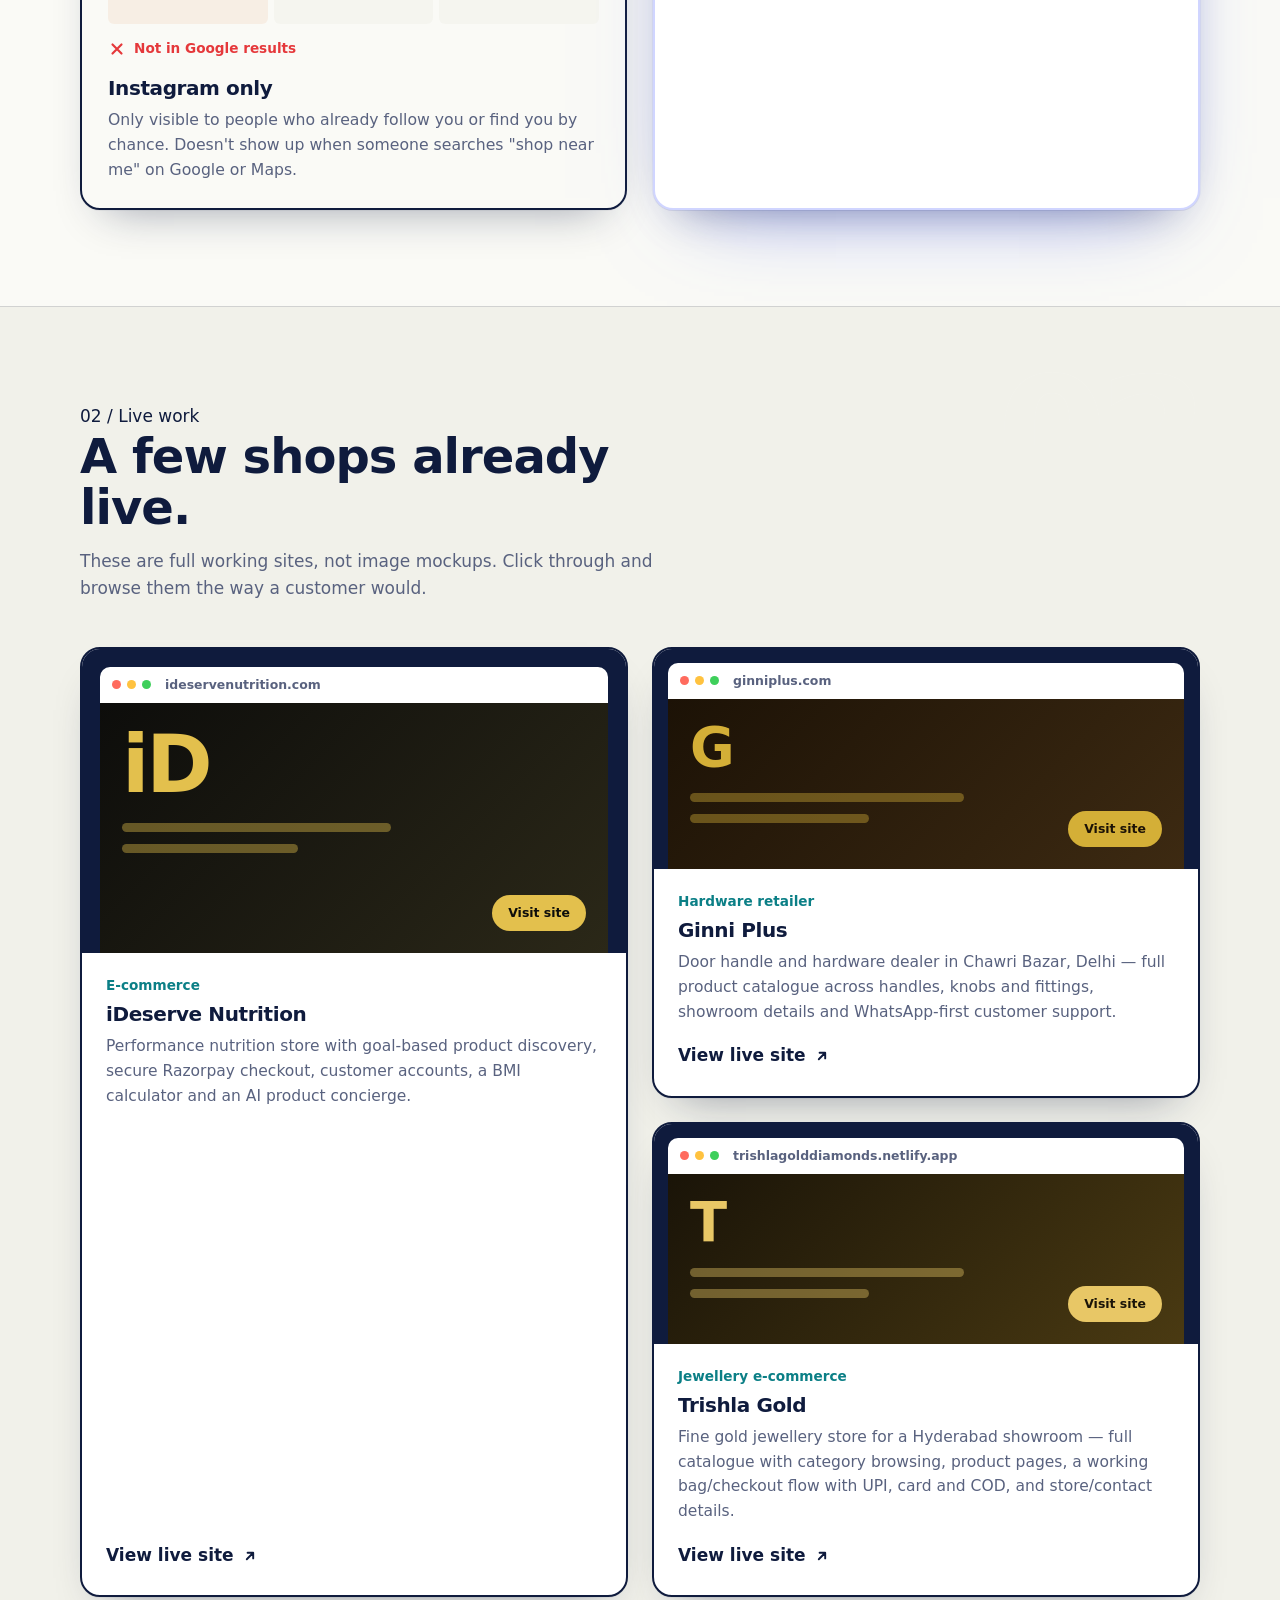
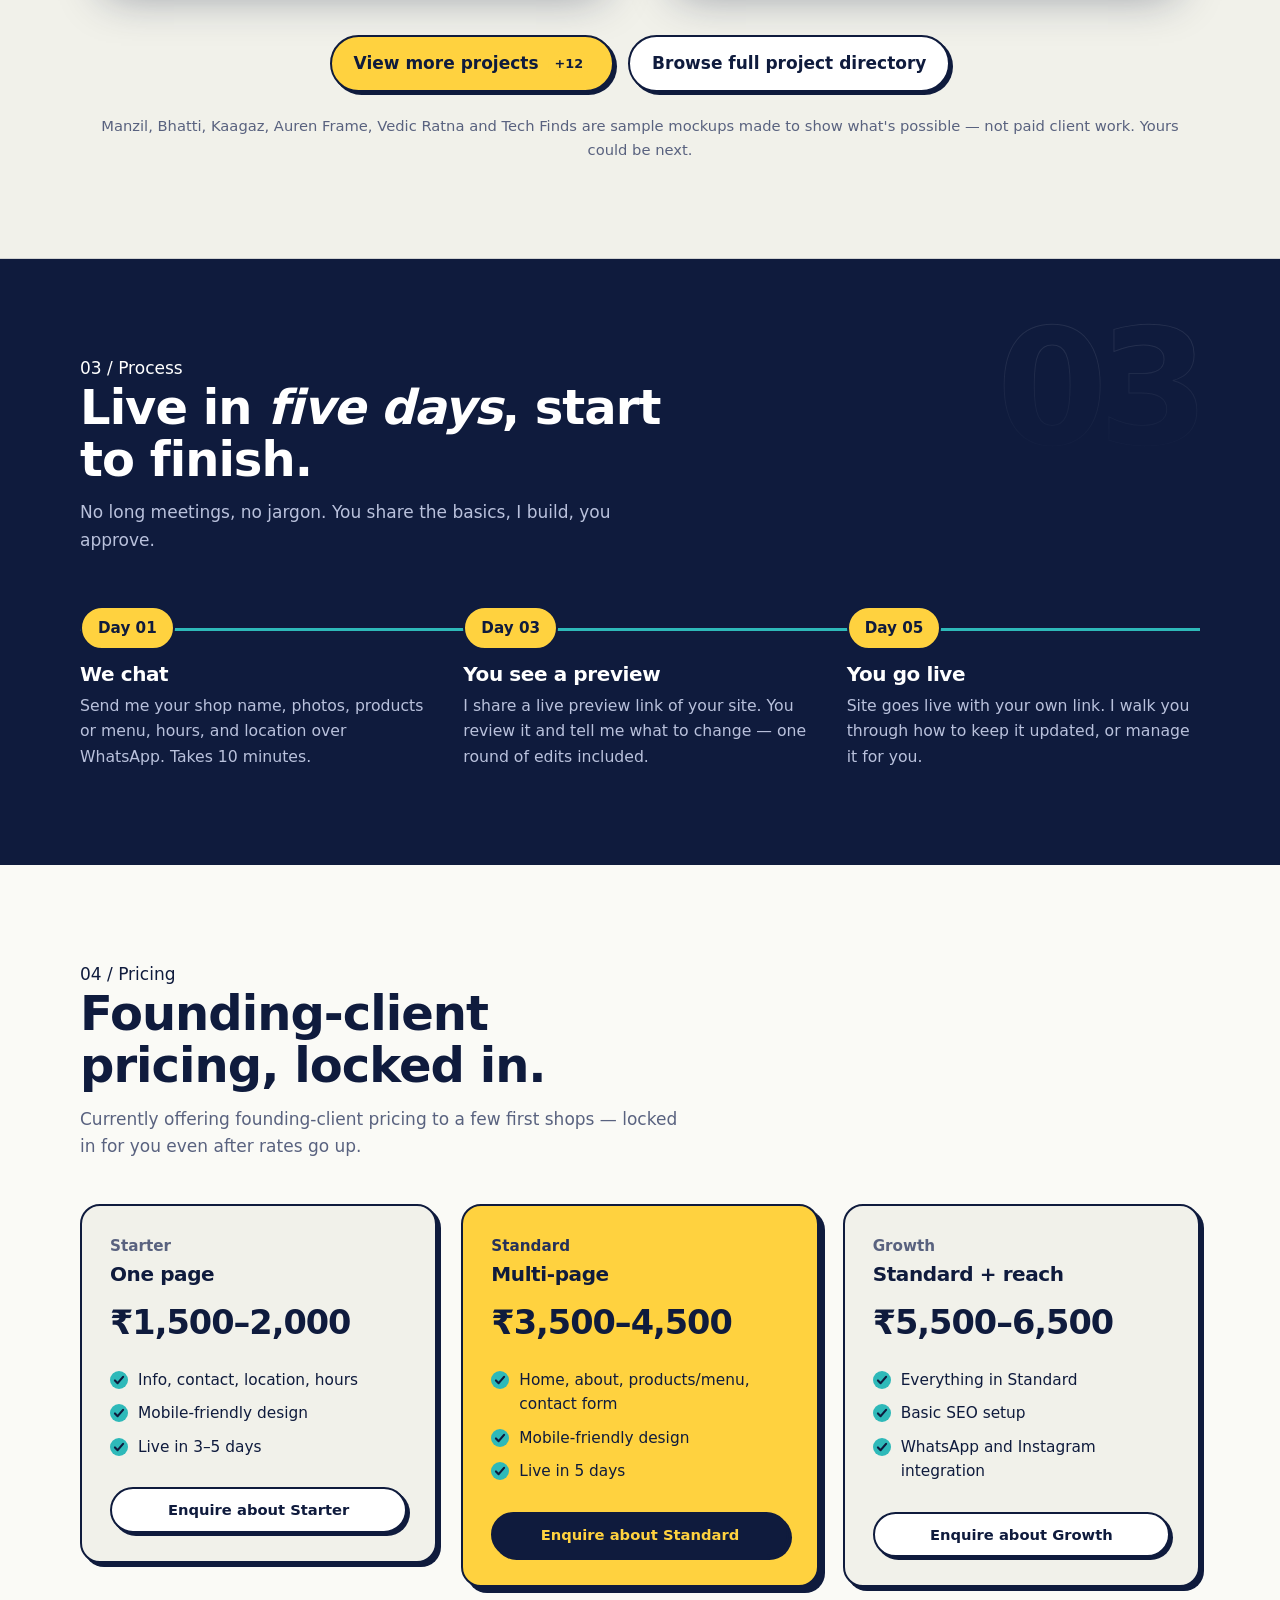
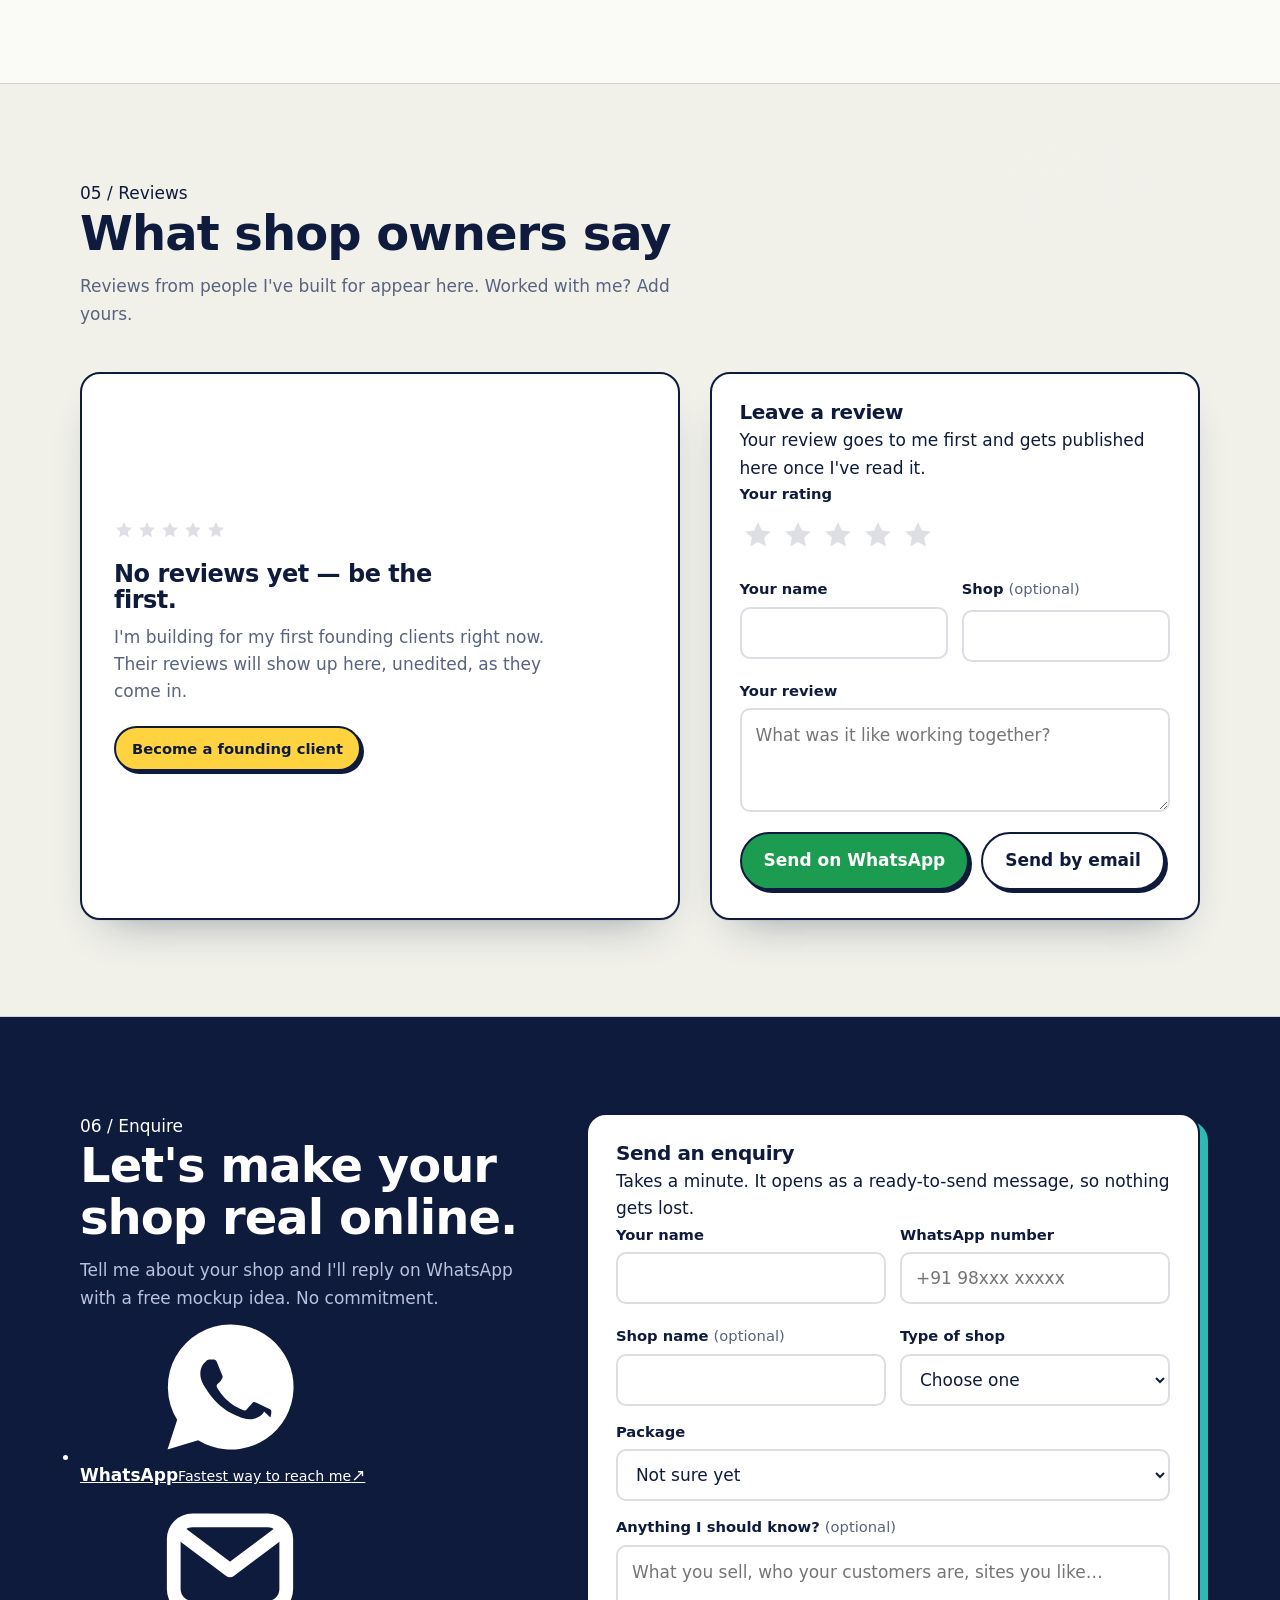
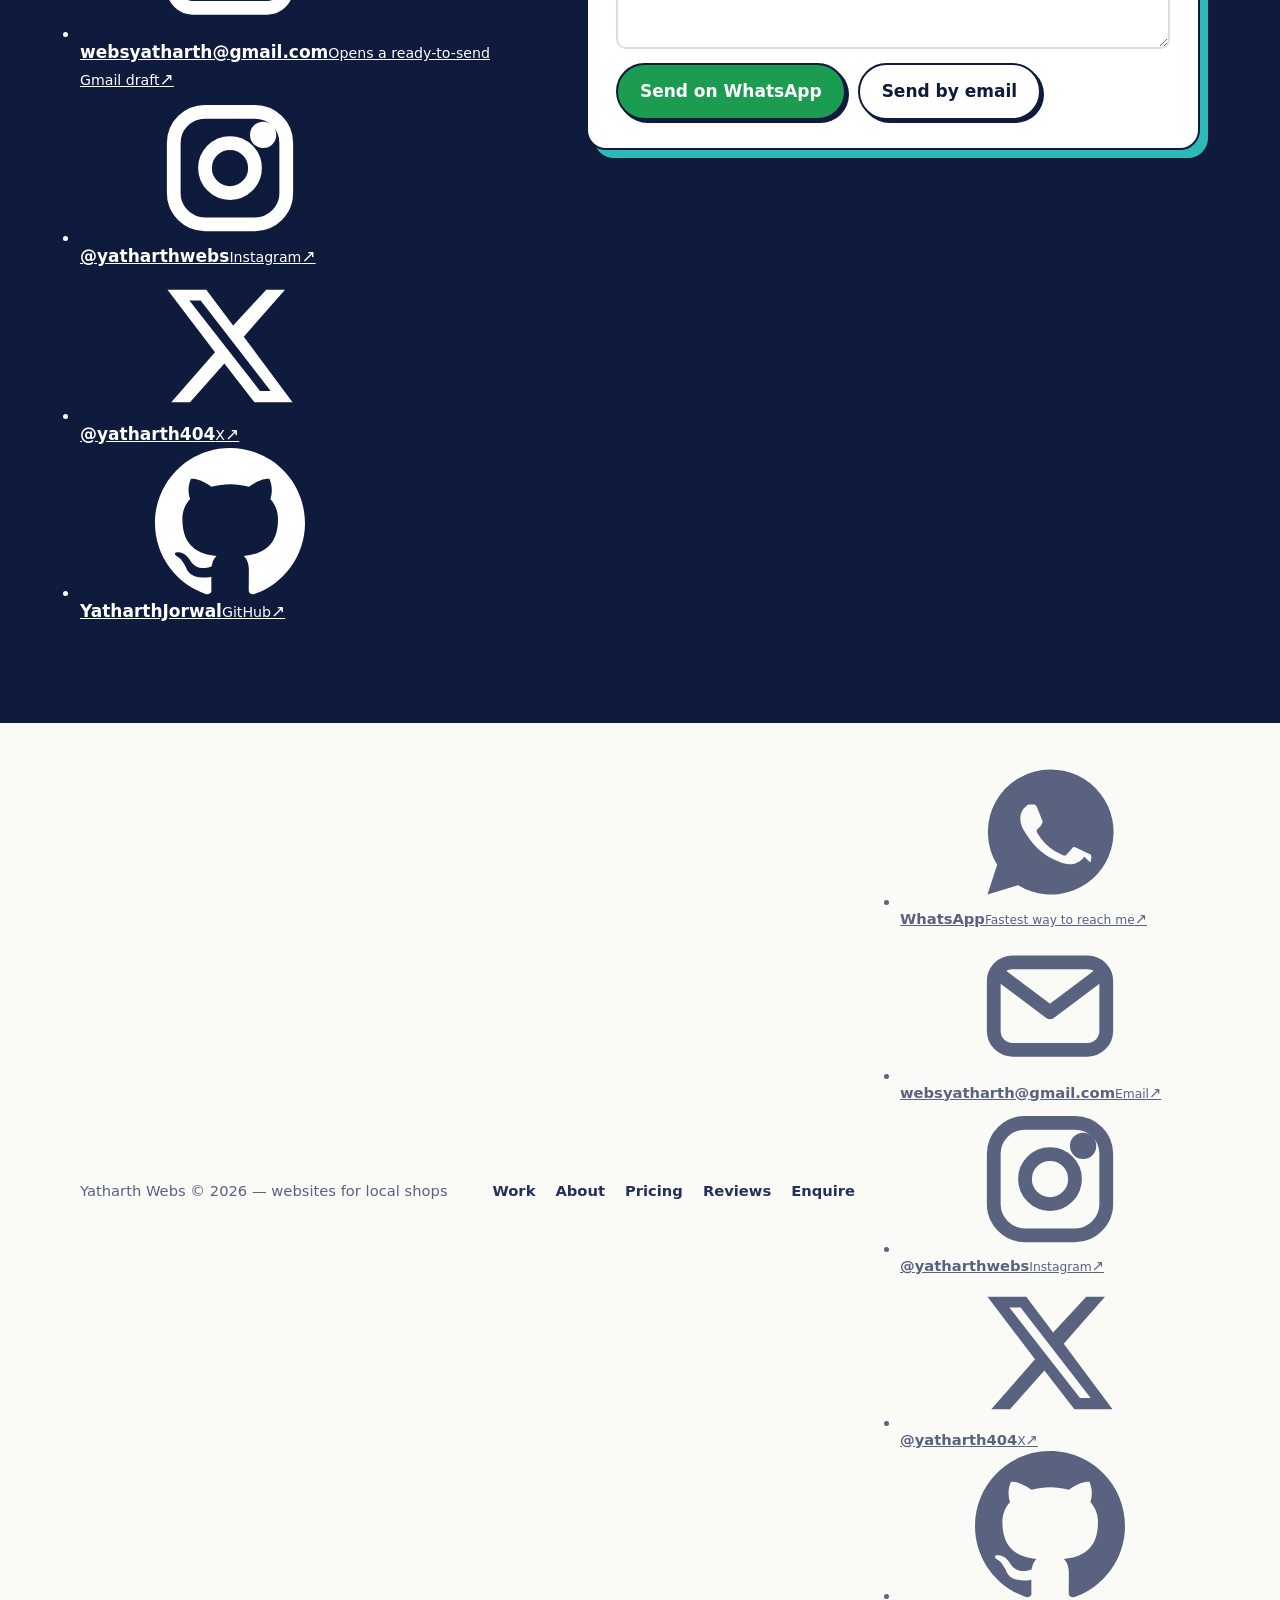
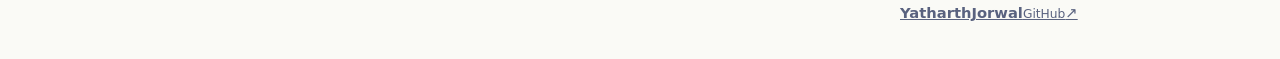
==== commit 16bee875: "Add files via upload" ====
--- a/index.html
+++ b/index.html
@@ -9,23 +9,87 @@
 <meta property="og:description" content="Simple, fast websites that get local shops found on Google. Live in five days.">
 <meta property="og:type" content="website">
 <link rel="canonical" href="https://yatharthwebs.site/">
-<meta name="theme-color" content="#0f1b3d">
-<link rel="icon" href="/favicon.ico" sizes="any">
-<link rel="icon" type="image/png" href="/favicon.png" sizes="96x96">
-<link rel="apple-touch-icon" href="/apple-touch-icon.png">
+<meta name="theme-color" content="#07080c">
+<link rel="icon" href="/favicon.ico?v=2" sizes="any">
+<link rel="icon" type="image/png" href="/favicon.png?v=2" sizes="96x96">
+<link rel="apple-touch-icon" href="/apple-touch-icon.png?v=2">
 <link rel="preconnect" href="https://fonts.googleapis.com">
 <link rel="preconnect" href="https://fonts.gstatic.com" crossorigin>
-<link href="https://fonts.googleapis.com/css2?family=Bricolage+Grotesque:opsz,wght@12..96,500..800&family=Figtree:wght@400;500;600;700&display=swap" rel="stylesheet">
+<link href="https://fonts.googleapis.com/css2?family=Inter:wght@400..700&family=JetBrains+Mono:wght@400..700&family=Space+Grotesk:wght@400..700&display=swap" rel="stylesheet">
 <link rel="preconnect" href="https://script.google.com">
 <link rel="preconnect" href="https://script.googleusercontent.com" crossorigin>
 <link rel="stylesheet" href="assets/styles.css">
+<link rel="stylesheet" href="assets/desk.css">
+<style>
+/* index.html only: a few accents on top of assets/styles.css (theme) and assets/desk.css (hero).
+   The motion comes from assets/fx.js through the data-tilt / data-depth / data-spot / data-magnetic / data-parallax hooks. */
+main>section{isolation:isolate}
+section>.wrap{position:relative}
+/* big outlined section numerals behind the headings; they drift a little on scroll (data-parallax) */
+.sec-n{position:absolute;z-index:-1;right:0;top:-46px;font:700 clamp(4.2rem,13vw,10rem)/1 var(--display);letter-spacing:-.06em;color:transparent;-webkit-text-stroke:1px rgba(255,255,255,.09);-webkit-mask-image:linear-gradient(180deg,#000 25%,transparent 96%);mask-image:linear-gradient(180deg,#000 25%,transparent 96%);pointer-events:none;-webkit-user-select:none;user-select:none}
+/* cards that enter with data-reveal="flip" keep a bottom transform-origin; the pointer tilt should turn around the centre */
+[data-tilt].is-tilting,[data-tilt].is-settling{transform-origin:50% 50%}
+
+/* difference: the Instagram-only side is dim, the website side is lit */
+.panel>.badge{align-self:flex-start;margin-bottom:18px}
+.live-dot.off{background:var(--muted);box-shadow:none}
+.live-dot.off::after{display:none}
+.panel.bad{background:linear-gradient(180deg,rgba(255,255,255,.028),rgba(255,255,255,.008)),var(--bg-2)}
+.panel.bad .igrid{opacity:.5}
+.panel.bad h3{color:var(--text-2)}
+.panel.bad p{color:var(--muted)}
+.panel.win{border-color:rgba(124,140,255,.36);box-shadow:var(--shadow),0 0 0 1px rgba(124,140,255,.1),0 34px 90px -46px rgba(124,140,255,.8)}
+.fav.off{background:var(--line);color:var(--muted)}
+/* the highlighted search result breathes */
+.mini-res .row.me{position:relative}
+.mini-res .row.me::after{content:"";position:absolute;inset:-1px;border-radius:inherit;box-shadow:0 0 0 1px rgba(124,140,255,.75),0 0 30px rgba(124,140,255,.55);opacity:0;pointer-events:none;animation:rowPulse 2.4s ease-in-out infinite alternate}
+@keyframes rowPulse{to{opacity:1}}
+@media (hover:hover){
+  .diff-grid .panel.win:hover{border-color:rgba(124,140,255,.6);box-shadow:var(--shadow),var(--glow),0 34px 90px -46px rgba(124,140,255,.9)}
+}
+
+/* work + difference: extra layers while a card tilts (fx.js sets --nx / --ny, -1..1, on the tilted card) */
+@media (hover:hover) and (pointer:fine){
+  .project .body,.panel.win .mini-res{transform-style:preserve-3d}
+  .project.is-tilting .glyph{transform:translate(calc(var(--nx)*7px),calc(var(--ny)*6px));transition:transform .18s ease-out}
+  .project.is-tilting .ln{transform:translate(calc(var(--nx)*4px),calc(var(--ny)*3px));transition:transform .18s ease-out}
+  .project.is-tilting .pilly{transform:translate(calc(var(--nx)*12px),calc(var(--ny)*9px));transition:transform .18s ease-out}
+  .diff-grid .panel.win.is-tilting .row.me{transform:translateZ(26px)}
+  /* lifted buttons keep their own hover transitions */
+  [data-tilt] .btn[data-depth]{transition:transform .45s var(--ease),box-shadow .3s ease,background-color .3s ease,border-color .3s ease,color .3s ease}
+}
+
+/* reviews: each new review eases in */
+.rev-stage>:not(.rev-nav){animation:revIn .55s var(--ease) both}
+.rev-stage>:nth-child(n+3):not(.rev-nav){animation-delay:.07s}
+@keyframes revIn{from{opacity:0;transform:translateY(10px)}}
+.rev-avg{margin-left:auto;font:500 .68rem/1.3 var(--mono);letter-spacing:.1em;text-transform:uppercase;color:var(--muted)}
+
+/* profile handles inside the projects modal */
+.sheet .handles{margin-top:12px}
+/* the floating WhatsApp button eases back when the magnetic pull lets go */
+.fab{transition:transform .25s var(--ease),opacity .25s ease,translate .45s var(--ease)}
+@media (max-width:600px){.sec-n{top:-40px}}
+</style>
+<link rel="preconnect" href="https://cdn.jsdelivr.net" crossorigin>
 <meta name="google-site-verification" content="PASTE_GSC_TOKEN_HERE">  <!-- Search Console: replace token, or delete this line if you verify via DNS -->
-<script type="application/ld+json">{"@context": "https://schema.org", "@type": "ProfessionalService", "@id": "https://yatharthwebs.site/#business", "name": "Yatharth Webs", "alternateName": ["YatharthWebs", "Yatharth Webs Delhi"], "url": "https://yatharthwebs.site/", "description": "Freelance web design and development for local shops in Delhi NCR. Simple, fast websites live in five days, priced from ₹1,500.", "founder": {"@type": "Person", "name": "Yatharth Jorwal", "url": "https://yatharthwebs.site/about.html"}, "areaServed": {"@type": "AdministrativeArea", "name": "Delhi NCR, India"}, "priceRange": "₹1,500–₹6,500", "sameAs": ["https://instagram.com/yatharthwebs", "https://x.com/YatharthJorwal", "https://github.com/YatharthJorwal"]}</script>
+<script type="application/ld+json">{"@context": "https://schema.org", "@type": "ProfessionalService", "@id": "https://yatharthwebs.site/#business", "name": "Yatharth Webs", "alternateName": ["YatharthWebs", "Yatharth Webs Delhi"], "url": "https://yatharthwebs.site/", "description": "Freelance web design and development for local shops in Delhi NCR. Simple, fast websites live in five days, priced from ₹1,500.", "founder": {"@type": "Person", "name": "Yatharth Jorwal", "url": "https://yatharthwebs.site/about.html"}, "areaServed": {"@type": "AdministrativeArea", "name": "Delhi NCR, India"}, "priceRange": "₹1,500–₹6,500", "sameAs": ["https://instagram.com/yatharthwebs", "https://x.com/yatharth404", "https://github.com/YatharthJorwal"]}</script>
 <script src="assets/pixel.js"></script>
+<script src="assets/fx.js" defer></script>
+<noscript><style>.reveal{opacity:1!important;transform:none!important;translate:none!important}</style></noscript>   <!-- JavaScript off: nothing waits for a scroll reveal -->
 <noscript><img height="1" width="1" style="display:none" src="https://www.facebook.com/tr?id=1102043718863613&ev=PageView&noscript=1" alt=""></noscript>
 </head>
 <body>
 <div class="progress" aria-hidden="true"><i id="bar"></i></div>
+
+<!-- icons for the profile handles: <svg><use href="#i-wa"/></svg> -->
+<svg class="sr-only" width="0" height="0" aria-hidden="true" focusable="false">
+  <symbol id="i-wa" viewBox="0 0 24 24"><path fill="currentColor" d="M12.05 2a10 10 0 00-8.5 15.25L2 22l4.9-1.5A10 10 0 1012.05 2zm5.4 13.9c-.2.6-1.2 1.1-1.7 1.2-.4.1-1 .1-1.6-.1-.4-.1-.9-.3-1.5-.6-2.6-1.1-4.3-3.8-4.4-4-.1-.2-1-1.3-1-2.5s.6-1.8.9-2c.2-.3.5-.3.7-.3h.5c.2 0 .4 0 .6.5l.8 2c.1.1.1.3 0 .5l-.3.5-.4.4c-.1.1-.3.3-.1.6.2.3.8 1.3 1.7 2.1 1.1 1 2.1 1.3 2.4 1.5.3.1.5.1.6-.1l.9-1c.2-.3.4-.2.6-.1l1.9.9c.3.1.5.2.5.3.1.1.1.6-.1 1.2z"/></symbol>
+  <symbol id="i-mail" viewBox="0 0 24 24"><g fill="none" stroke="currentColor" stroke-width="2.2" stroke-linecap="round" stroke-linejoin="round"><rect x="3" y="5" width="18" height="14" rx="3"/><path d="M4 7l8 6 8-6"/></g></symbol>
+  <symbol id="i-ig" viewBox="0 0 24 24"><g fill="none" stroke="currentColor" stroke-width="2.2"><rect x="3" y="3" width="18" height="18" rx="5"/><circle cx="12" cy="12" r="4"/><circle cx="17.3" cy="6.7" r="1" fill="currentColor"/></g></symbol>
+  <symbol id="i-x" viewBox="0 0 24 24"><path fill="currentColor" d="M17.8 3h3l-6.6 7.5L22 21h-6.1l-4.8-6.2L5.6 21h-3l7-8L2 3h6.2l4.3 5.7L17.8 3zm-1 16.2h1.7L7.3 4.7H5.5l11.3 14.5z"/></symbol>
+  <symbol id="i-gh" viewBox="0 0 16 16"><path fill="currentColor" d="M8 0C3.58 0 0 3.58 0 8c0 3.54 2.29 6.53 5.47 7.59.4.07.55-.17.55-.38 0-.19-.01-.82-.01-1.49-2.01.37-2.53-.49-2.69-.94-.09-.23-.48-.94-.82-1.13-.28-.15-.68-.52-.01-.53.63-.01 1.08.58 1.23.82.72 1.21 1.87.87 2.33.66.07-.52.28-.87.51-1.07-1.78-.2-3.64-.89-3.64-3.95 0-.87.31-1.59.82-2.15-.08-.2-.36-1.02.08-2.12 0 0 .67-.21 2.2.82.64-.18 1.32-.27 2-.27s1.36.09 2 .27c1.53-1.04 2.2-.82 2.2-.82.44 1.1.16 1.92.08 2.12.51.56.82 1.27.82 2.15 0 3.07-1.87 3.75-3.65 3.95.29.25.54.73.54 1.48 0 1.07-.01 1.93-.01 2.2 0 .21.15.46.55.38A8.013 8.013 0 0016 8c0-4.42-3.58-8-8-8z"/></symbol>
+</svg>
 
 <header class="nav">
   <div class="wrap">
@@ -41,40 +105,59 @@
 </header>
 
 <main id="top">
-<!-- HERO -->
-<section class="hero">
-  <div class="wrap">
-    <div>
-      <h1>Your shop's story, made real online.</h1>
+<!-- HERO: the studio desk. The 3D scene is assets/desk.js; every object on the desk is a project from assets/projects.js -->
+<section class="desk-hero" id="desk" data-state="loading" data-mode="home">
+  <div class="desk-stage">
+    <canvas id="deskCanvas" role="img" aria-label="A 3D desk. Every object on it is one of my projects: pick one up to see it."></canvas>
+  </div>
+  <div class="desk-shade" aria-hidden="true"></div>
+
+  <div class="wrap desk-copy">
+    <div class="desk-head">
+      <p class="desk-eyebrow"><i aria-hidden="true"></i><span id="deskClock">Web studio · Delhi NCR</span></p>
+      <h1>Your shop's story, <em>made real</em> online.</h1>
+    </div>
+    <div class="desk-side">
       <p class="lead">Most customers search Google before they walk in. If your shop only lives on Instagram, they never find you. Yatharth Webs builds simple, fast websites that get you found.</p>
       <div class="cta-row">
-        <a class="btn ink" href="#enquire">Get a free mockup</a>
-        <a class="btn" href="#work">See live sites</a>
+        <a class="btn y" href="#enquire" data-magnetic>Get a free mockup</a>
+        <a class="btn" href="#work" data-magnetic>See live sites</a>
       </div>
-      <div class="stats">
-        <div class="stat"><b><span data-count="5">5</span> days</b><span>from first chat to live</span></div>
-        <div class="stat"><b><span id="siteCount" data-count="15">15</span> sites</b><span>live for you to browse</span></div>
-        <div class="stat"><b>₹<span data-count="1500">1,500</span></b><span>where pricing starts</span></div>
-      </div>
-    </div>
-
-    <div class="serp" aria-hidden="true">
-      <span class="tag t1">Found on Google</span>
-      <div class="serp-bar">
-        <svg viewBox="0 0 24 24" fill="none" stroke="currentColor" stroke-width="2.4" stroke-linecap="round"><circle cx="11" cy="11" r="7"/><path d="M20 20l-3.5-3.5"/></svg>
-        <span><span id="typed"></span><i class="caret"></i></span>
-      </div>
-      <div class="res" id="res">
-        <div class="res-u"><span class="fav" id="resFav"></span><span id="resU"></span></div>
-        <div class="res-t" id="resT"></div>
-        <div class="res-d" id="resD"></div>
-        <div class="res-a"><span>Call</span><span>WhatsApp</span><span>Directions</span></div>
-      </div>
-      <div class="ghost"><i></i><i></i><i></i></div>
-      <span class="tag t2">Customers walk in</span>
-    </div>
+    </div>
+  </div>
+
+  <div class="desk-bar" id="deskBar">
+    <button type="button" data-desk="prev" aria-label="Previous project">‹</button>
+    <span id="deskHint">Everything on the desk is a project</span>
+    <button type="button" data-desk="next" aria-label="Next project">›</button>
+  </div>
+  <div class="desk-tip" id="deskTip" hidden></div>
+
+  <article class="desk-card" id="deskCard" hidden aria-live="polite">
+    <div class="dc-top"><span class="dc-cat"></span><span class="dc-n"></span><button type="button" class="x" data-desk="close" aria-label="Back to the desk">×</button></div>
+    <h2 class="dc-name"></h2>
+    <p class="dc-kind"></p>
+    <p class="dc-desc"></p>
+    <div class="dc-actions">
+      <a class="btn y sm dc-go" href="#work" target="_blank" rel="noopener">Visit live site</a>
+      <button type="button" class="btn sm dc-alt" data-desk="embed" hidden>Type in it here</button>
+      <span class="dc-nav"><button type="button" class="btn sm" data-desk="prev" aria-label="Previous project">‹</button><button type="button" class="btn sm" data-desk="next" aria-label="Next project">›</button></span>
+    </div>
+    <p class="dc-hint"></p>
+  </article>
+
+  <div class="desk-term" id="deskTerm">
+    <div class="desk-term-bar"><button type="button" class="btn sm y" data-desk="close">← Back to the desk</button><a class="btn sm" href="terminal.html" target="_blank" rel="noopener">Open full page ↗</a></div>
   </div>
 </section>
+
+<div class="desk-facts">
+  <div class="wrap stats" data-stagger="90">
+    <div class="stat reveal"><b><span data-count="5">5</span> days</b><span>from first chat to live</span></div>
+    <div class="stat reveal"><b><span id="siteCount" data-count="16">16</span> sites</b><span>live for you to browse</span></div>
+    <div class="stat reveal"><b>₹<span data-count="1500">1,500</span></b><span>where pricing starts</span></div>
+  </div>
+</div>
 
 <div class="ticker" aria-hidden="true">
   <div class="ticker-track" id="ticker"></div>
@@ -83,22 +166,26 @@
 <!-- DIFFERENCE -->
 <section id="difference">
   <div class="wrap">
+    <span class="sec-n" aria-hidden="true" data-parallax="0.12">01</span>
+    <p class="kicker reveal">01 / The difference</p>
     <h2 class="reveal">What customers actually see</h2>
     <p class="lead reveal">The same shop, two very different first impressions.</p>
     <div class="diff-grid">
-      <div class="panel bad reveal">
-        <div class="igrid" aria-hidden="true"><i></i><i></i><i></i><i></i><i></i><i></i></div>
+      <div class="panel bad reveal" data-reveal="left" data-tilt="6">
+        <span class="badge" aria-hidden="true" data-depth="36"><i class="live-dot off"></i>Hidden</span>
+        <div class="igrid" aria-hidden="true" data-depth="26"><i></i><i></i><i></i><i></i><i></i><i></i></div>
         <div class="miss"><svg width="18" height="18" viewBox="0 0 20 20" fill="none" stroke="currentColor" stroke-width="2.4" stroke-linecap="round"><path d="M5 5l10 10M15 5L5 15"/></svg>Not in Google results</div>
-        <h3>Instagram only</h3>
+        <h3 data-depth="14">Instagram only</h3>
         <p>Only visible to people who already follow you or find you by chance. Doesn't show up when someone searches "shop near me" on Google or Maps.</p>
       </div>
-      <div class="panel win reveal">
-        <div class="mini-res" aria-hidden="true">
-          <div class="row"><span class="fav" style="background:var(--line);color:var(--muted)">•</span>Another shop nearby<small>2.1 km</small></div>
+      <div class="panel win reveal" data-reveal="right" data-tilt="6">
+        <span class="badge accent" aria-hidden="true" data-depth="36"><i class="live-dot accent"></i>Found</span>
+        <div class="mini-res" aria-hidden="true" data-depth="26">
+          <div class="row"><span class="fav off">•</span>Another shop nearby<small>2.1 km</small></div>
           <div class="row me"><span class="fav">Y</span>Your shop<small>Right here</small></div>
-          <div class="row"><span class="fav" style="background:var(--line);color:var(--muted)">•</span>Another shop nearby<small>3.4 km</small></div>
+          <div class="row"><span class="fav off">•</span>Another shop nearby<small>3.4 km</small></div>
         </div>
-        <h3>With a website</h3>
+        <h3 data-depth="14">With a website</h3>
         <p>Shows up when someone actively searches for what you sell — nearby, right now, ready to visit or order.</p>
       </div>
     </div>
@@ -106,13 +193,15 @@
 </section>
 
 <!-- WORK -->
-<section id="work">
+<section id="work" data-spot>
   <div class="wrap">
+    <span class="sec-n" aria-hidden="true" data-parallax="0.12">02</span>
+    <p class="kicker reveal">02 / Live work</p>
     <h2 class="reveal">A few shops already live.</h2>
     <p class="lead reveal">These are full working sites, not image mockups. Click through and browse them the way a customer would.</p>
-    <div class="work-grid" id="workGrid"></div>
-    <div class="more-row">
-      <button class="btn y" id="moreBtn" aria-haspopup="dialog">View more projects <b id="moreCount">+12</b></button>
+    <div class="work-grid" id="workGrid" data-stagger="110"></div>
+    <div class="more-row reveal">
+      <button class="btn y" id="moreBtn" aria-haspopup="dialog" data-magnetic>View more projects <b id="moreCount">+13</b></button>
       <a class="btn" href="projects.html">Browse full project directory</a>
     </div>
     <p class="note">Manzil, Bhatti, Kaagaz, Auren Frame, Vedic Ratna and Tech Finds are sample mockups made to show what's possible — not paid client work. Yours could be next.</p>
@@ -120,14 +209,16 @@
 </section>
 
 <!-- PROCESS -->
-<section id="process">
+<section id="process" data-spot>
   <div class="wrap">
-    <h2 class="reveal">Live in five days, start to finish.</h2>
+    <span class="sec-n" aria-hidden="true" data-parallax="0.12">03</span>
+    <p class="kicker reveal">03 / Process</p>
+    <h2 class="reveal">Live in <em>five days</em>, start to finish.</h2>
     <p class="lead reveal">No long meetings, no jargon. You share the basics, I build, you approve.</p>
-    <div class="steps" id="steps">
-      <div class="step"><span class="day">Day 01</span><h3>We chat</h3><p>Send me your shop name, photos, products or menu, hours, and location over WhatsApp. Takes 10 minutes.</p></div>
-      <div class="step"><span class="day">Day 03</span><h3>You see a preview</h3><p>I share a live preview link of your site. You review it and tell me what to change — one round of edits included.</p></div>
-      <div class="step"><span class="day">Day 05</span><h3>You go live</h3><p>Site goes live with your own link. I walk you through how to keep it updated, or manage it for you.</p></div>
+    <div class="steps" id="steps" data-stagger="160">
+      <div class="step reveal"><span class="day">Day 01</span><h3>We chat</h3><p>Send me your shop name, photos, products or menu, hours, and location over WhatsApp. Takes 10 minutes.</p></div>
+      <div class="step reveal"><span class="day">Day 03</span><h3>You see a preview</h3><p>I share a live preview link of your site. You review it and tell me what to change — one round of edits included.</p></div>
+      <div class="step reveal"><span class="day">Day 05</span><h3>You go live</h3><p>Site goes live with your own link. I walk you through how to keep it updated, or manage it for you.</p></div>
     </div>
   </div>
 </section>
@@ -135,35 +226,39 @@
 <!-- PRICING -->
 <section id="pricing">
   <div class="wrap">
+    <span class="sec-n" aria-hidden="true" data-parallax="0.12">04</span>
+    <p class="kicker reveal">04 / Pricing</p>
     <h2 class="reveal">Founding-client pricing, locked in.</h2>
     <p class="lead reveal">Currently offering founding-client pricing to a few first shops — locked in for you even after rates go up.</p>
-    <div class="tiers">
-      <div class="tier reveal">
-        <span class="name">Starter</span><h3>One page</h3><div class="price">₹1,500–2,000</div>
+    <div class="tiers" data-stagger="110">
+      <div class="tier reveal" data-reveal="flip" data-tilt="6">
+        <span class="name" data-depth="14">Starter</span><h3 data-depth="22">One page</h3><div class="price" data-depth="38">₹1,500–2,000</div>
         <ul><li>Info, contact, location, hours</li><li>Mobile-friendly design</li><li>Live in 3–5 days</li></ul>
-        <button class="btn sm" data-plan="Starter — One page">Enquire about Starter</button>
+        <button class="btn sm" data-plan="Starter — One page" data-depth="24">Enquire about Starter</button>
       </div>
-      <div class="tier mid reveal">
-        <span class="name">Standard</span><h3>Multi-page</h3><div class="price">₹3,500–4,500</div>
+      <div class="tier mid is-featured reveal" data-reveal="flip" data-tilt="6">
+        <span class="name" data-depth="14">Standard</span><h3 data-depth="22">Multi-page</h3><div class="price grad-text" data-depth="38">₹3,500–4,500</div>
         <ul><li>Home, about, products/menu, contact form</li><li>Mobile-friendly design</li><li>Live in 5 days</li></ul>
-        <button class="btn sm ink" data-plan="Standard — Multi-page">Enquire about Standard</button>
+        <button class="btn sm ink" data-plan="Standard — Multi-page" data-depth="24">Enquire about Standard</button>
       </div>
-      <div class="tier reveal">
-        <span class="name">Growth</span><h3>Standard + reach</h3><div class="price">₹5,500–6,500</div>
+      <div class="tier reveal" data-reveal="flip" data-tilt="6">
+        <span class="name" data-depth="14">Growth</span><h3 data-depth="22">Standard + reach</h3><div class="price" data-depth="38">₹5,500–6,500</div>
         <ul><li>Everything in Standard</li><li>Basic SEO setup</li><li>WhatsApp and Instagram integration</li></ul>
-        <button class="btn sm" data-plan="Growth — Standard + reach">Enquire about Growth</button>
+        <button class="btn sm" data-plan="Growth — Standard + reach" data-depth="24">Enquire about Growth</button>
       </div>
     </div>
   </div>
 </section>
 
 <!-- REVIEWS -->
-<section id="reviews">
+<section id="reviews" data-spot>
   <div class="wrap">
+    <span class="sec-n" aria-hidden="true" data-parallax="0.12">05</span>
+    <p class="kicker reveal">05 / Reviews</p>
     <h2 class="reveal">What shop owners say</h2>
     <p class="lead reveal">Reviews from people I've built for appear here. Worked with me? Add yours.</p>
     <div class="rev-grid">
-      <div class="rev-stage reveal" id="revStage" aria-live="polite"></div>
+      <div class="rev-stage reveal" data-reveal="zoom" id="revStage" aria-live="polite"></div>
       <div class="form-card reveal">
         <form id="revForm" novalidate>
           <div class="hp" aria-hidden="true"><label>Website <input id="rHp" tabindex="-1" autocomplete="off"></label></div>
@@ -196,20 +291,22 @@
 </section>
 
 <!-- ENQUIRE -->
-<section id="enquire">
+<section id="enquire" data-spot>
   <div class="wrap enq">
     <div>
+      <p class="kicker reveal">06 / Enquire</p>
       <h2 class="reveal">Let's make your shop real online.</h2>
       <p class="lead reveal">Tell me about your shop and I'll reply on WhatsApp with a free mockup idea. No commitment.</p>
-      <div class="ways reveal">
-        <a class="way" href="https://wa.me/918130926649" target="_blank" rel="noopener"><i><svg viewBox="0 0 24 24" fill="currentColor"><path d="M12.05 2a10 10 0 00-8.5 15.25L2 22l4.9-1.5A10 10 0 1012.05 2zm5.4 13.9c-.2.6-1.2 1.1-1.7 1.2-.4.1-1 .1-1.6-.1-.4-.1-.9-.3-1.5-.6-2.6-1.1-4.3-3.8-4.4-4-.1-.2-1-1.3-1-2.5s.6-1.8.9-2c.2-.3.5-.3.7-.3h.5c.2 0 .4 0 .6.5l.8 2c.1.1.1.3 0 .5l-.3.5-.4.4c-.1.1-.3.3-.1.6.2.3.8 1.3 1.7 2.1 1.1 1 2.1 1.300 2.400 1.500.3.1.5.1.6-.1l.9-1c.2-.3.4-.2.6-.1l1.9.9c.3.1.5.2.5.3.1.1.1.6-.1 1.2z"/></svg></i><span><b>WhatsApp</b><small>Fastest way to reach me</small></span></a>
-        <a class="way" href="mailto:websyatharth@gmail.com" data-mail><i><svg viewBox="0 0 24 24" fill="none" stroke="currentColor" stroke-width="2.2" stroke-linecap="round" stroke-linejoin="round"><rect x="3" y="5" width="18" height="14" rx="3"/><path d="M4 7l8 6 8-6"/></svg></i><span><b>websyatharth@gmail.com</b><small>Opens a ready-to-send Gmail draft</small></span></a>
-        <a class="way" href="https://instagram.com/yatharthwebs" target="_blank" rel="noopener"><i><svg viewBox="0 0 24 24" fill="none" stroke="currentColor" stroke-width="2.2"><rect x="3" y="3" width="18" height="18" rx="5"/><circle cx="12" cy="12" r="4"/><circle cx="17.3" cy="6.7" r="1" fill="currentColor"/></svg></i><span><b>@yatharthwebs</b><small>Instagram</small></span></a>
-        <a class="way" href="https://x.com/YatharthJorwal" target="_blank" rel="noopener"><i><svg viewBox="0 0 24 24" fill="currentColor"><path d="M17.8 3h3l-6.6 7.5L22 21h-6.1l-4.8-6.2L5.6 21h-3l7-8L2 3h6.2l4.3 5.7L17.800 3zm-1 16.200h1.700L7.300 4.700H5.500l11.300 14.500z"/></svg></i><span><b>@YatharthJorwal</b><small>X</small></span></a>
-      </div>
-    </div>
-
-    <div class="form-card reveal">
+      <ul class="handles" data-stagger="70">
+        <li class="reveal"><a class="handle" href="https://wa.me/918130926649" target="_blank" rel="noopener"><span class="h-ico"><svg aria-hidden="true"><use href="#i-wa"/></svg></span><span class="h-txt"><b>WhatsApp</b><small>Fastest way to reach me</small></span><span class="h-go" aria-hidden="true">↗</span></a></li>
+        <li class="reveal"><a class="handle" href="mailto:websyatharth@gmail.com" data-mail><span class="h-ico"><svg aria-hidden="true"><use href="#i-mail"/></svg></span><span class="h-txt"><b>websyatharth@gmail.com</b><small>Opens a ready-to-send Gmail draft</small></span><span class="h-go" aria-hidden="true">↗</span></a></li>
+        <li class="reveal"><a class="handle" href="https://instagram.com/yatharthwebs" target="_blank" rel="noopener"><span class="h-ico"><svg aria-hidden="true"><use href="#i-ig"/></svg></span><span class="h-txt"><b>@yatharthwebs</b><small>Instagram</small></span><span class="h-go" aria-hidden="true">↗</span></a></li>
+        <li class="reveal"><a class="handle" href="https://x.com/yatharth404" target="_blank" rel="noopener"><span class="h-ico"><svg aria-hidden="true"><use href="#i-x"/></svg></span><span class="h-txt"><b>@yatharth404</b><small>X</small></span><span class="h-go" aria-hidden="true">↗</span></a></li>
+        <li class="reveal"><a class="handle" href="https://github.com/YatharthJorwal" target="_blank" rel="noopener"><span class="h-ico"><svg aria-hidden="true"><use href="#i-gh"/></svg></span><span class="h-txt"><b>YatharthJorwal</b><small>GitHub</small></span><span class="h-go" aria-hidden="true">↗</span></a></li>
+      </ul>
+    </div>
+
+    <div class="form-card reveal" data-reveal="right">
       <form id="enqForm" novalidate>
         <div class="hp" aria-hidden="true"><label>Website <input id="eHp" tabindex="-1" autocomplete="off"></label></div>
         <h3>Send an enquiry</h3>
@@ -232,7 +329,7 @@
         </div>
         <div class="field"><label for="eMsg">Anything I should know? <span>(optional)</span></label><textarea id="eMsg" placeholder="What you sell, who your customers are, sites you like…"></textarea></div>
         <div class="actions">
-          <button type="submit" class="btn wa" data-via="wa">Send on WhatsApp</button>
+          <button type="submit" class="btn wa" data-via="wa" data-magnetic>Send on WhatsApp</button>
           <button type="submit" class="btn" data-via="mail">Send by email</button>
         </div>
       </form>
@@ -251,10 +348,17 @@
   <div class="wrap">
     <span>Yatharth Webs © 2026 — websites for local shops</span>
     <nav aria-label="Footer"><a href="projects.html">Work</a><a href="about.html">About</a><a href="#pricing">Pricing</a><a href="#reviews">Reviews</a><a href="#enquire">Enquire</a></nav>
+    <ul class="handles mini" aria-label="Find me on">
+      <li><a class="handle" href="https://wa.me/918130926649" target="_blank" rel="noopener" title="WhatsApp"><span class="h-ico"><svg aria-hidden="true"><use href="#i-wa"/></svg></span><span class="h-txt"><b>WhatsApp</b><small>Fastest way to reach me</small></span><span class="h-go" aria-hidden="true">↗</span></a></li>
+      <li><a class="handle" href="mailto:websyatharth@gmail.com" data-mail title="Email"><span class="h-ico"><svg aria-hidden="true"><use href="#i-mail"/></svg></span><span class="h-txt"><b>websyatharth@gmail.com</b><small>Email</small></span><span class="h-go" aria-hidden="true">↗</span></a></li>
+      <li><a class="handle" href="https://instagram.com/yatharthwebs" target="_blank" rel="noopener" title="Instagram"><span class="h-ico"><svg aria-hidden="true"><use href="#i-ig"/></svg></span><span class="h-txt"><b>@yatharthwebs</b><small>Instagram</small></span><span class="h-go" aria-hidden="true">↗</span></a></li>
+      <li><a class="handle" href="https://x.com/yatharth404" target="_blank" rel="noopener" title="X"><span class="h-ico"><svg aria-hidden="true"><use href="#i-x"/></svg></span><span class="h-txt"><b>@yatharth404</b><small>X</small></span><span class="h-go" aria-hidden="true">↗</span></a></li>
+      <li><a class="handle" href="https://github.com/YatharthJorwal" target="_blank" rel="noopener" title="GitHub"><span class="h-ico"><svg aria-hidden="true"><use href="#i-gh"/></svg></span><span class="h-txt"><b>YatharthJorwal</b><small>GitHub</small></span><span class="h-go" aria-hidden="true">↗</span></a></li>
+    </ul>
   </div>
 </footer>
 
-<a class="fab" id="fab" href="https://wa.me/918130926649" target="_blank" rel="noopener" aria-label="Chat on WhatsApp">
+<a class="fab" id="fab" href="https://wa.me/918130926649" target="_blank" rel="noopener" aria-label="Chat on WhatsApp" data-magnetic>
   <svg viewBox="0 0 24 24" fill="currentColor" aria-hidden="true"><path d="M12.05 2a10 10 0 00-8.5 15.25L2 22l4.9-1.5A10 10 0 1012.05 2zm5.4 13.9c-.2.6-1.2 1.1-1.7 1.2-.4.1-1 .1-1.6-.1-.4-.1-.9-.3-1.5-.6-2.6-1.1-4.3-3.8-4.4-4-.1-.2-1-1.3-1-2.5s.6-1.8.9-2c.2-.3.5-.3.7-.3h.5c.2 0 .4 0 .6.5l.8 2c.1.1.1.3 0 .5l-.3.5-.4.4c-.1.1-.3.3-.1.6.2.3.8 1.3 1.7 2.1 1.1 1 2.1 1.3 2.4 1.5.3.1.5.1.6-.1l.9-1c.2-.3.4-.2.6-.1l1.9.9c.3.1.5.2.5.3.1.1.1.6-.1 1.2z"/></svg>
 </a>
 
@@ -274,12 +378,13 @@
     </div>
     <div class="plist" id="plist"></div>
     <h3 class="sub">More places to find me</h3>
-    <div class="linkrow">
-      <a class="btn sm wa" href="https://wa.me/918130926649" target="_blank" rel="noopener">WhatsApp</a>
-      <a class="btn sm" href="https://instagram.com/yatharthwebs" target="_blank" rel="noopener">Instagram</a>
-      <a class="btn sm" href="https://x.com/YatharthJorwal" target="_blank" rel="noopener">X</a>
-      <a class="btn sm" href="mailto:websyatharth@gmail.com" data-mail>Email</a>
-    </div>
+    <ul class="handles cols">
+      <li><a class="handle" href="https://wa.me/918130926649" target="_blank" rel="noopener"><span class="h-ico"><svg aria-hidden="true"><use href="#i-wa"/></svg></span><span class="h-txt"><b>WhatsApp</b><small>Fastest way to reach me</small></span><span class="h-go" aria-hidden="true">↗</span></a></li>
+      <li><a class="handle" href="mailto:websyatharth@gmail.com" data-mail><span class="h-ico"><svg aria-hidden="true"><use href="#i-mail"/></svg></span><span class="h-txt"><b>websyatharth@gmail.com</b><small>Email</small></span><span class="h-go" aria-hidden="true">↗</span></a></li>
+      <li><a class="handle" href="https://instagram.com/yatharthwebs" target="_blank" rel="noopener"><span class="h-ico"><svg aria-hidden="true"><use href="#i-ig"/></svg></span><span class="h-txt"><b>@yatharthwebs</b><small>Instagram</small></span><span class="h-go" aria-hidden="true">↗</span></a></li>
+      <li><a class="handle" href="https://x.com/yatharth404" target="_blank" rel="noopener"><span class="h-ico"><svg aria-hidden="true"><use href="#i-x"/></svg></span><span class="h-txt"><b>@yatharth404</b><small>X</small></span><span class="h-go" aria-hidden="true">↗</span></a></li>
+      <li><a class="handle" href="https://github.com/YatharthJorwal" target="_blank" rel="noopener"><span class="h-ico"><svg aria-hidden="true"><use href="#i-gh"/></svg></span><span class="h-txt"><b>YatharthJorwal</b><small>GitHub</small></span><span class="h-go" aria-hidden="true">↗</span></a></li>
+    </ul>
   </div>
 </div>
 
@@ -319,41 +424,7 @@
 const tk = $('#ticker');
 tk.innerHTML = [0,1].map(() => tickItems.map(t => `<span>${t}</span>`).join('')).join('');
 
-/* hero search demo */
-/* Pinned by project id (not array position), so adding or reordering projects in
-   assets/projects.js can never change what this panel shows. */
-const DEMO_QUERIES = [
-  { q:'performance nutrition india',      id:'ideserve'  },
-  { q:'door handles chawri bazar delhi',  id:'ginniplus' },
-  { q:'gold jewellery hyderabad',         id:'trishla'   }
-];
-const DEMOS = DEMO_QUERIES
-  .map(d => ({ q:d.q, p:PROJECTS.find(p => p.id === d.id) }))
-  .filter(d => d.p);
-const sleep = ms => new Promise(r => setTimeout(r, ms));
-function showResult(p){
-  $('#resFav').textContent = p.glyph;
-  $('#resU').textContent = p.host;
-  $('#resT').textContent = p.name;
-  $('#resD').textContent = p.desc.split(/[.—]/)[0].trim().slice(0, 96) + (p.desc.length > 96 ? '…' : '');
-  $('#res').classList.add('show');
-}
-async function runDemo(){
-  const typed = $('#typed'), res = $('#res');
-  if (reduce){ typed.textContent = DEMOS[0].q; showResult(DEMOS[0].p); return; }
-  let i = 0;
-  while (true){
-    const d = DEMOS[i % DEMOS.length];
-    res.classList.remove('show'); typed.textContent = '';
-    await sleep(500);
-    for (const ch of d.q){ typed.textContent += ch; await sleep(55 + Math.random()*45); }
-    await sleep(350); showResult(d.p);
-    await sleep(3400);
-    while (typed.textContent.length){ typed.textContent = typed.textContent.slice(0,-1); await sleep(18); }
-    i++;
-  }
-}
-runDemo();
+/* the hero is the 3D studio desk: see assets/desk.js (loaded at the bottom of this page) */
 
 /* count-up */
 function countUp(el){
@@ -369,35 +440,31 @@
 /* site count follows assets/projects.js, so it never goes stale */
 $('#siteCount').dataset.count = PROJECTS.length;
 $('#siteCount').textContent = PROJECTS.length;
-$$('[data-count]').forEach(countUp);
+/* each number runs once, when it scrolls into view (the strip sits just below the first screen) */
+if ('IntersectionObserver' in window && !reduce){
+  const co = new IntersectionObserver(es => es.forEach(en => {
+    if (!en.isIntersecting) return;
+    co.unobserve(en.target); countUp(en.target);
+  }), {threshold:.6});
+  $$('[data-count]').forEach(el => co.observe(el));
+} else $$('[data-count]').forEach(countUp);
 
 /* project cards */
 function thumbHtml(p){
-  return `<div class="thumb" aria-hidden="true" style="--a:${p.a};--b:${p.b};--c:${p.c}">
-    <div class="bar"><i></i><i></i><i></i><span>${esc(p.host)}</span></div>
+  return `<div class="thumb" aria-hidden="true" data-depth="30" style="--a:${p.a};--b:${p.b};--c:${p.c}">
+    <div class="bar"><i class="live-dot"></i><i></i><i></i><span>${esc(p.host)}</span></div>
     <div class="scr"><div class="glyph">${esc(p.glyph)}</div><div class="ln l1"></div><div class="ln l2"></div><div class="pilly">Visit site</div></div>
   </div>`;
 }
 const featured = PROJECTS.filter(p => p.featured);
 $('#workGrid').innerHTML = featured.map((p,i) => `
-  <a class="project reveal ${i===0?'big':''}" href="${esc(p.url)}" target="_blank" rel="noopener">
+  <a class="project reveal ${i===0?'big':''}" data-reveal="flip" data-tilt="7" href="${esc(p.url)}" target="_blank" rel="noopener">
     ${thumbHtml(p)}
-    <div class="body"><span class="kind">${esc(p.kind)}</span><h3>${esc(p.name)}</h3><p>${esc(p.desc)}</p><span class="visit">View live site ${arrow}</span></div>
+    <div class="body"><span class="kind" data-depth="18">${esc(p.kind)}</span><h3 data-depth="32">${esc(p.name)}</h3><p>${esc(p.desc)}</p><span class="visit" data-depth="24">View live site ${arrow}</span></div>
   </a>`).join('');
 $('#moreCount').textContent = '+' + (PROJECTS.length - featured.length);
 
-/* tilt on thumbs */
-if (!reduce && matchMedia('(pointer:fine)').matches){
-  $$('.project').forEach(card => {
-    const t = $('.thumb', card);
-    card.addEventListener('pointermove', e => {
-      const r = card.getBoundingClientRect();
-      const x = (e.clientX - r.left) / r.width - .5, y = (e.clientY - r.top) / r.height - .5;
-      t.style.transform = `perspective(700px) rotateY(${x*6}deg) rotateX(${-y*6}deg)`;
-    });
-    card.addEventListener('pointerleave', () => t.style.transform = '');
-  });
-}
+/* the 3D tilt, glare and lifted layers on these cards come from assets/fx.js (data-tilt / data-depth above) */
 
 /* modal */
 const modal = $('#modal'); let lastFocus = null;
@@ -415,7 +482,7 @@
     if (!rows.length) return '';
     const wide = cats.length === 1 || cat === 'own';
     return `<div class="pcol${wide ? ' wide' : ''}">
-      <h4 class="pcol-h">${CAT_LABELS[cat]} <span class="pcol-n">${rows.length}</span></h4>
+      <h3 class="pcol-h">${CAT_LABELS[cat]} <span class="pcol-n">${rows.length}</span></h3>
       <div class="pcol-list">${rows.map(pitemHtml).join('')}</div>
     </div>`;
   }).join('');
@@ -423,10 +490,10 @@
 function openModal(){
   lastFocus = document.activeElement; renderList('all');
   $$('.chip').forEach(c => c.setAttribute('aria-pressed', c.dataset.f === 'all'));
-  modal.hidden = false; document.body.style.overflow = 'hidden';
+  modal.hidden = false; document.documentElement.style.overflow = 'hidden';
   $('.x', modal).focus();
 }
-function closeModal(){ modal.hidden = true; document.body.style.overflow = ''; lastFocus && lastFocus.focus(); }
+function closeModal(){ modal.hidden = true; document.documentElement.style.overflow = ''; lastFocus && lastFocus.focus(); }
 $('#moreBtn').addEventListener('click', openModal);
 modal.addEventListener('click', e => { if (e.target.closest('[data-close]')) closeModal(); });
 addEventListener('keydown', e => {
@@ -557,7 +624,7 @@
     stage.innerHTML = `<div class="rev-empty"><span class="stars" aria-hidden="true">${[1,2,3,4,5].map(()=>`<span class="off" style="display:inline-flex">${starSvg}</span>`).join('')}</span>
       <h3 style="margin-top:14px">No reviews yet — be the first.</h3>
       <p>I'm building for my first founding clients right now. Their reviews will show up here, unedited, as they come in.</p>
-      <div style="margin-top:20px"><a class="btn y sm" href="#enquire">Become a founding client</a></div></div>`;
+      <div style="margin-top:20px"><a class="btn y sm" href="#enquire" data-magnetic>Become a founding client</a></div></div>`;
     return;
   }
   const r = REVIEWS[ri % REVIEWS.length];
@@ -566,15 +633,18 @@
     <p class="rev-text">${esc(r.text)}</p>
     <div class="rev-who">${esc(r.name)}${r.shop?`<small>${esc(r.shop)}</small>`:''}</div>
     <div class="rev-nav">${REVIEWS.map((_,i)=>`<button class="dot" data-i="${i}" aria-label="Review ${i+1}" ${i===ri%REVIEWS.length?'aria-current="true"':''}></button>`).join('')}
-    <span style="margin-left:auto;font-weight:700;font-size:.9rem;color:var(--muted)">${avg} average · ${REVIEWS.length} review${REVIEWS.length>1?'s':''}</span></div>`;
+    <span class="rev-avg">${avg} average · ${REVIEWS.length} review${REVIEWS.length>1?'s':''}</span></div>`;
 }
 function startRotate(){
   clearInterval(timer);
+  stage.setAttribute('aria-live', REVIEWS.length > 1 && !reduce ? 'off' : 'polite');   // a screen reader should not be interrupted every few seconds
   if (REVIEWS.length > 1 && !reduce) timer = setInterval(() => { ri++; renderReview(); }, 6500);
 }
-stage.addEventListener('click', e => { const d = e.target.closest('.dot'); if (d){ ri = +d.dataset.i; renderReview(); startRotate(); } });
+stage.addEventListener('click', e => { const d = e.target.closest('.dot'); if (d){ ri = +d.dataset.i; renderReview(); startRotate(); const cur = stage.querySelector('.dot[aria-current]'); cur && cur.focus(); } });
 stage.addEventListener('mouseenter', () => clearInterval(timer));
 stage.addEventListener('mouseleave', startRotate);
+stage.addEventListener('focusin', () => clearInterval(timer));
+stage.addEventListener('focusout', startRotate);
 renderReview(); startRotate();
 
 /* reviews: star picker + form */
@@ -612,6 +682,7 @@
   REVIEWS.length = 0; list.forEach(x => REVIEWS.push(cleanRev(x)));
   if (ri >= REVIEWS.length) ri = 0;
   revLoading = false; renderReview(); startRotate();
+  window.FX && FX.refresh();
 }
 async function loadReviews(){
   try { const c = JSON.parse(localStorage.getItem(REV_KEY) || 'null'); if (Array.isArray(c) && c.length) setReviews(c); } catch(_){}
@@ -630,5 +701,23 @@
 }
 loadReviews();
 </script>
+
+<!-- 3D studio desk. three.js is pinned to one version; the scene itself is assets/desk.js -->
+<script type="importmap">{"imports":{"three":"https://cdn.jsdelivr.net/npm/three@0.170.0/build/three.module.min.js","three/addons/":"https://cdn.jsdelivr.net/npm/three@0.170.0/examples/jsm/"}}</script>
+<script>
+/* Load the desk only where it can run well. No WebGL, data-saver on, or ?lite in the URL: the hero stays as text. */
+(() => {
+  const hero = document.getElementById('desk');
+  const fallback = () => { if (hero.dataset.state !== 'live') hero.dataset.state = 'static'; };
+  let ok = !(navigator.connection && navigator.connection.saveData) && !new URLSearchParams(location.search).has('lite');
+  try { const c = document.createElement('canvas'); ok = ok && !!(c.getContext('webgl2') || c.getContext('webgl')); } catch (_) { ok = false; }
+  ok = ok && !!(HTMLScriptElement.supports && HTMLScriptElement.supports('importmap'));   // the desk module needs import maps (not in Safari before 16.4)
+  if (!ok) return fallback();
+  const s = document.createElement('script');
+  s.type = 'module'; s.src = 'assets/desk.js'; s.onerror = fallback;
+  document.body.appendChild(s);
+  setTimeout(fallback, 15000);
+})();
+</script>
 </body>
 </html>
